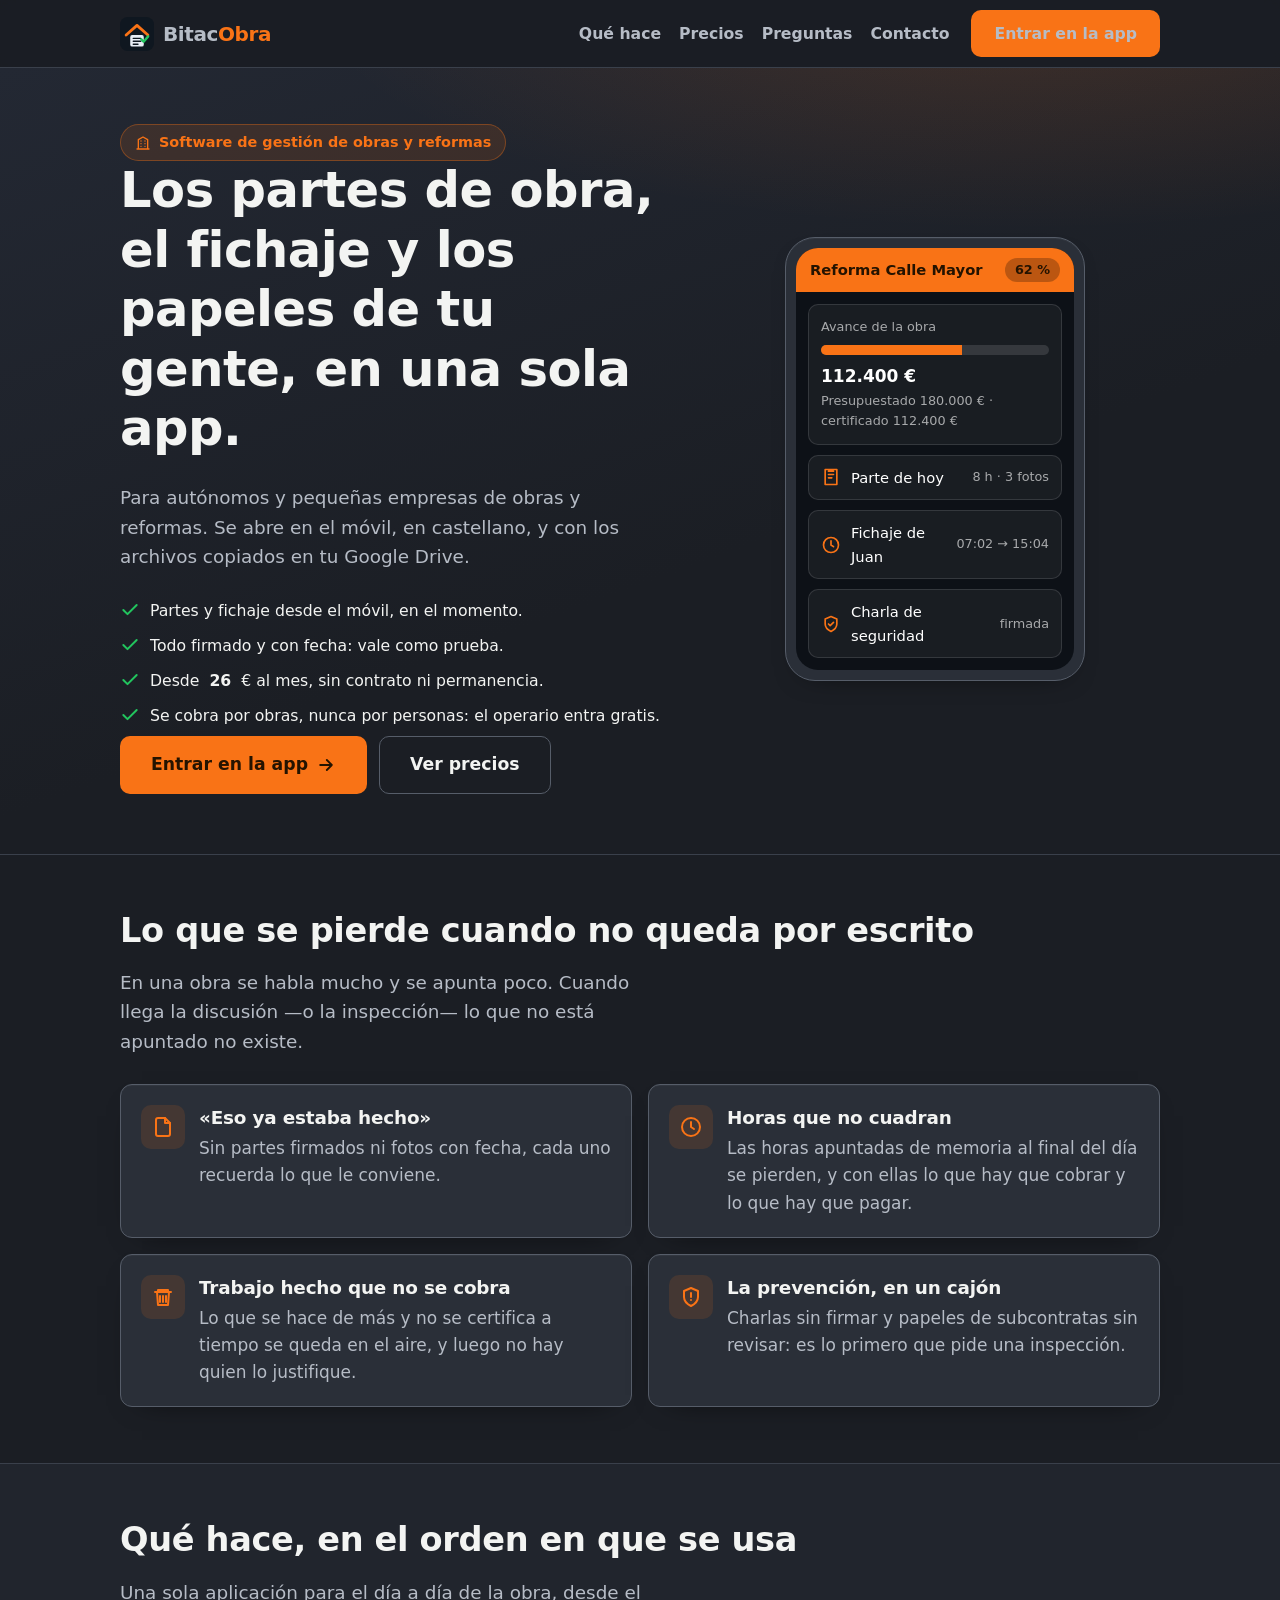
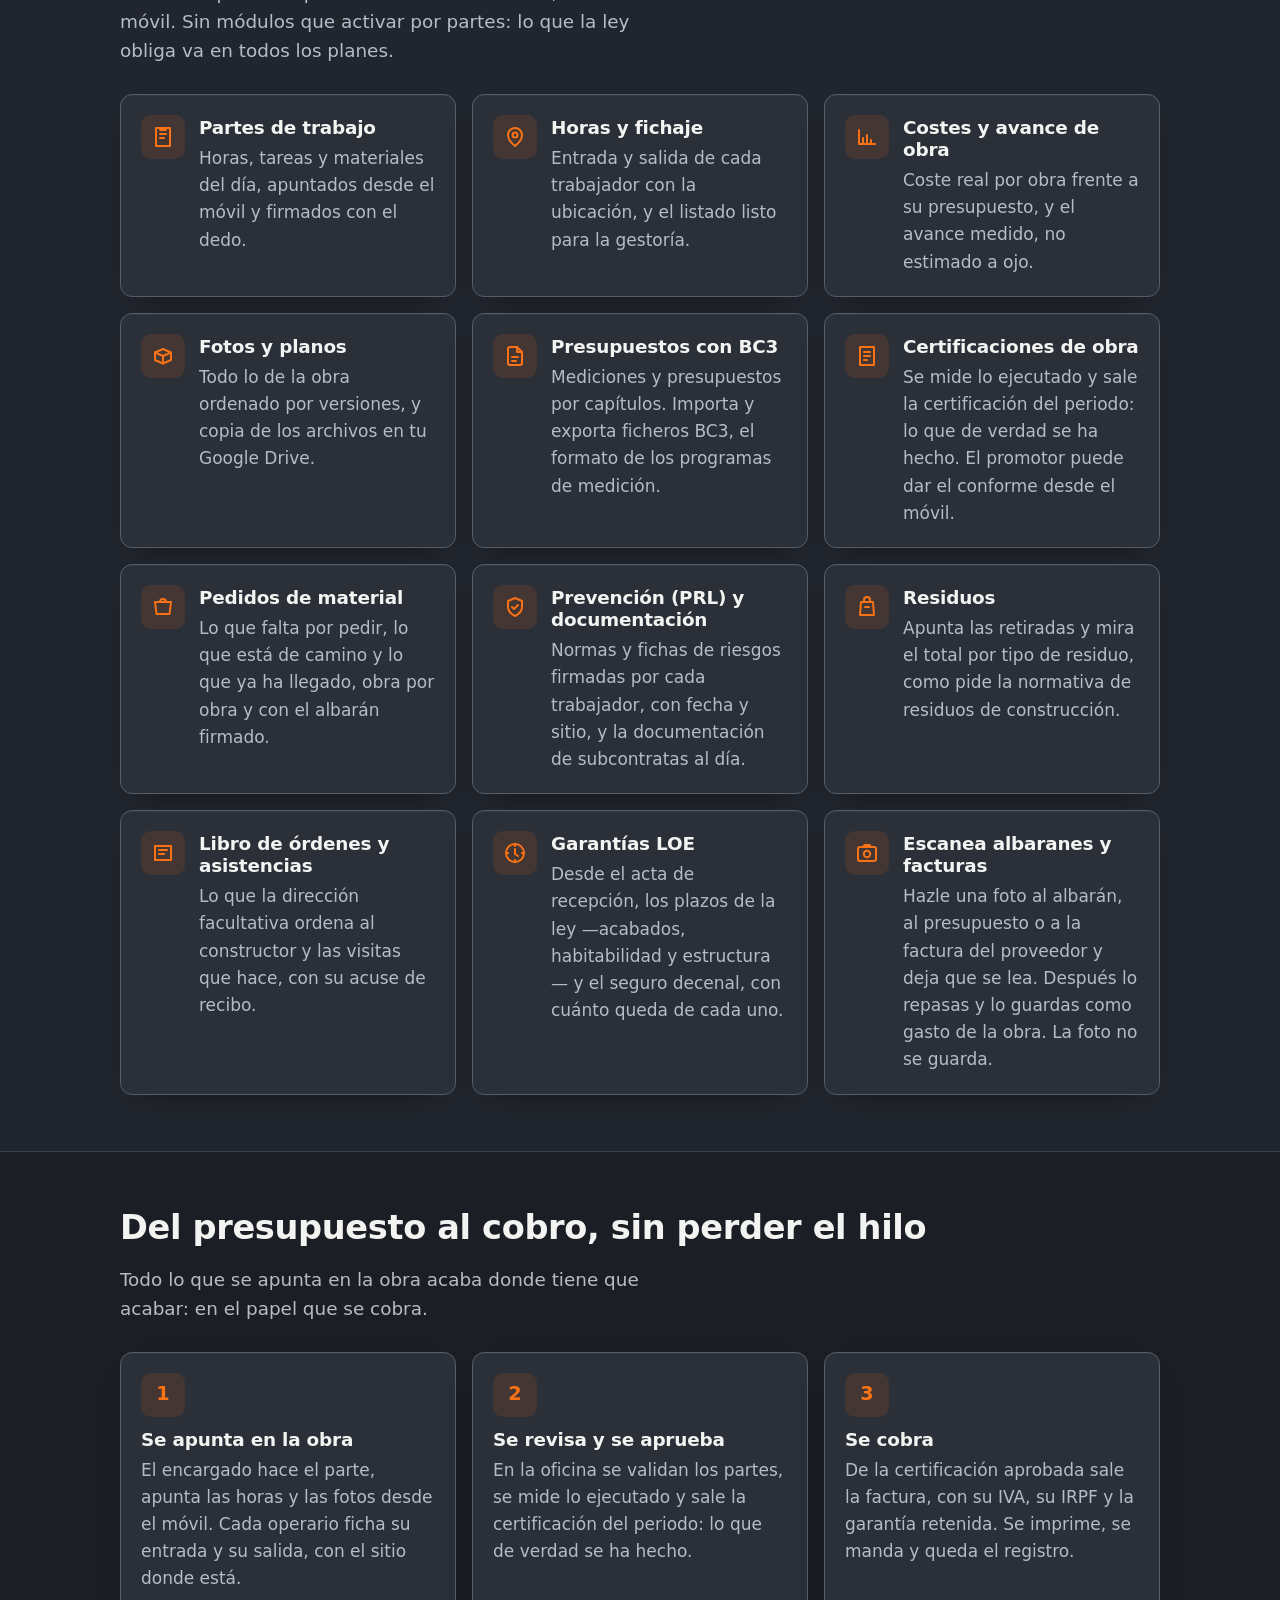
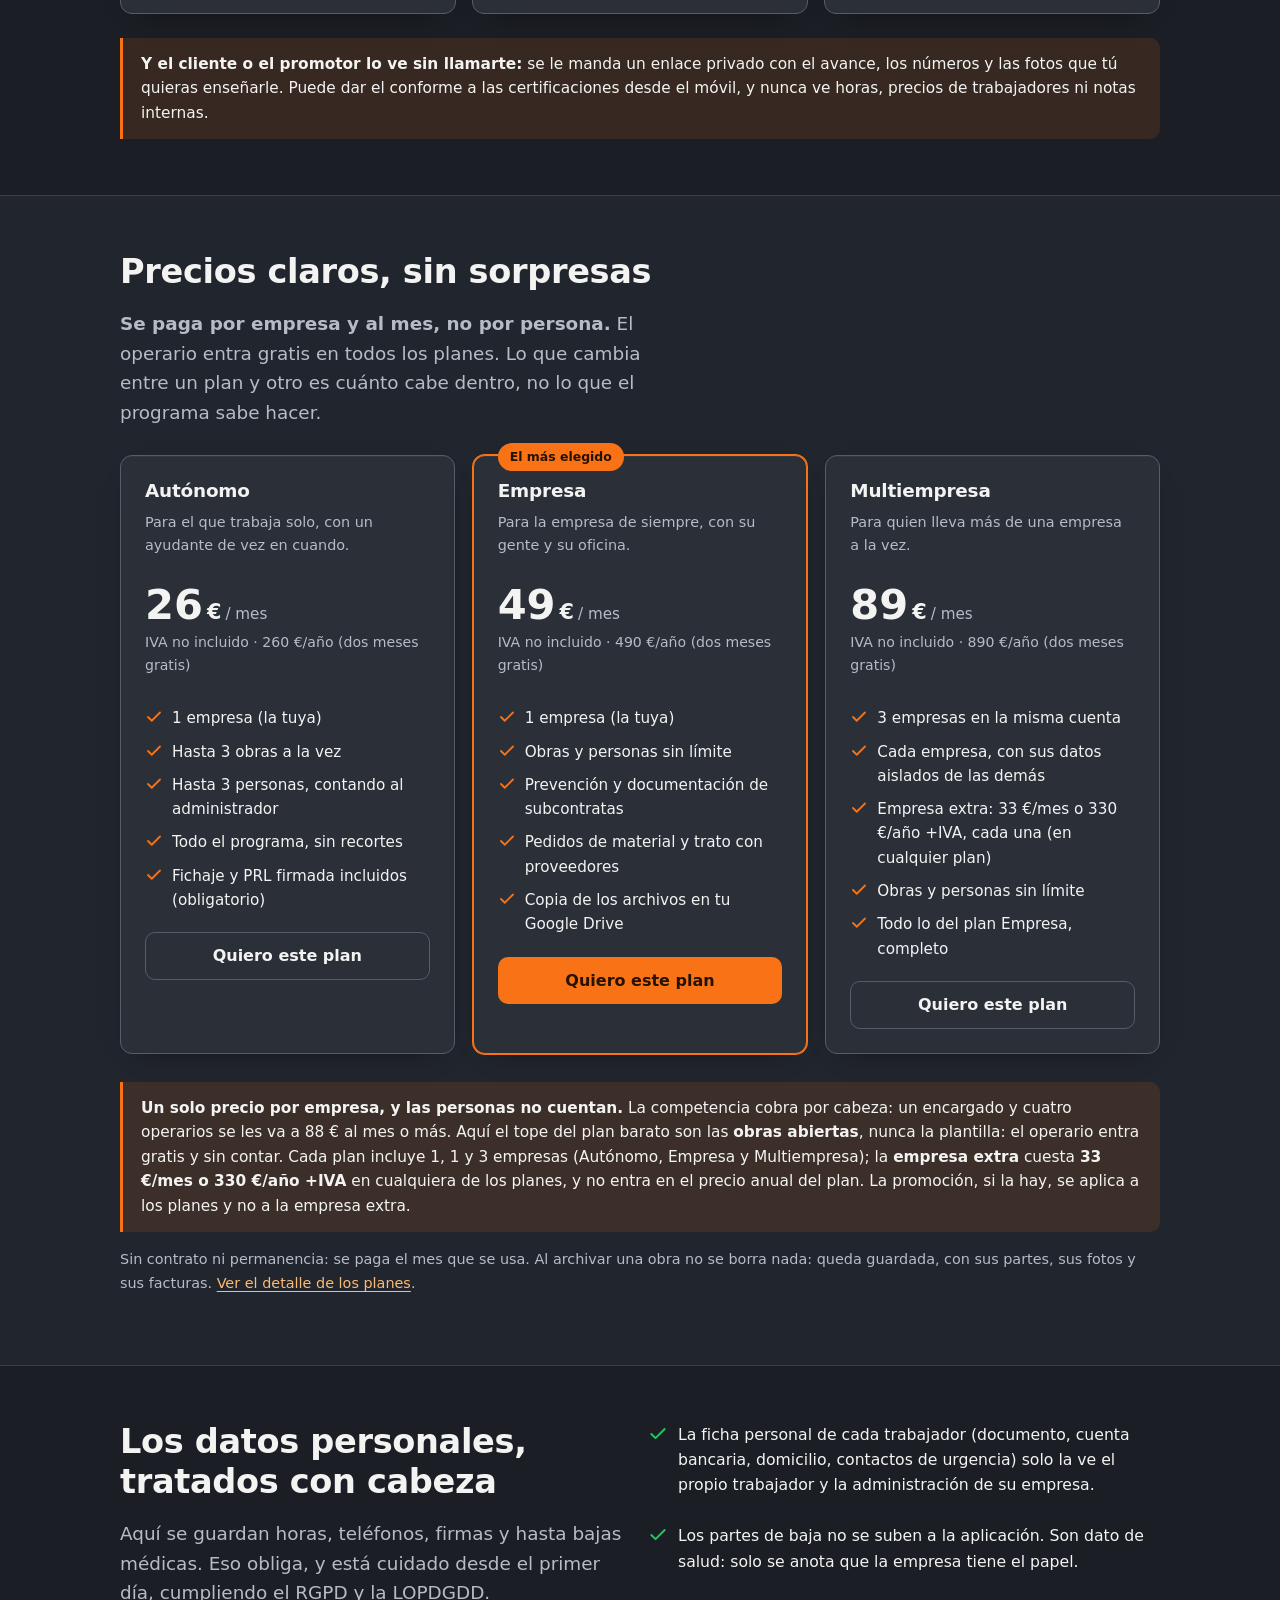
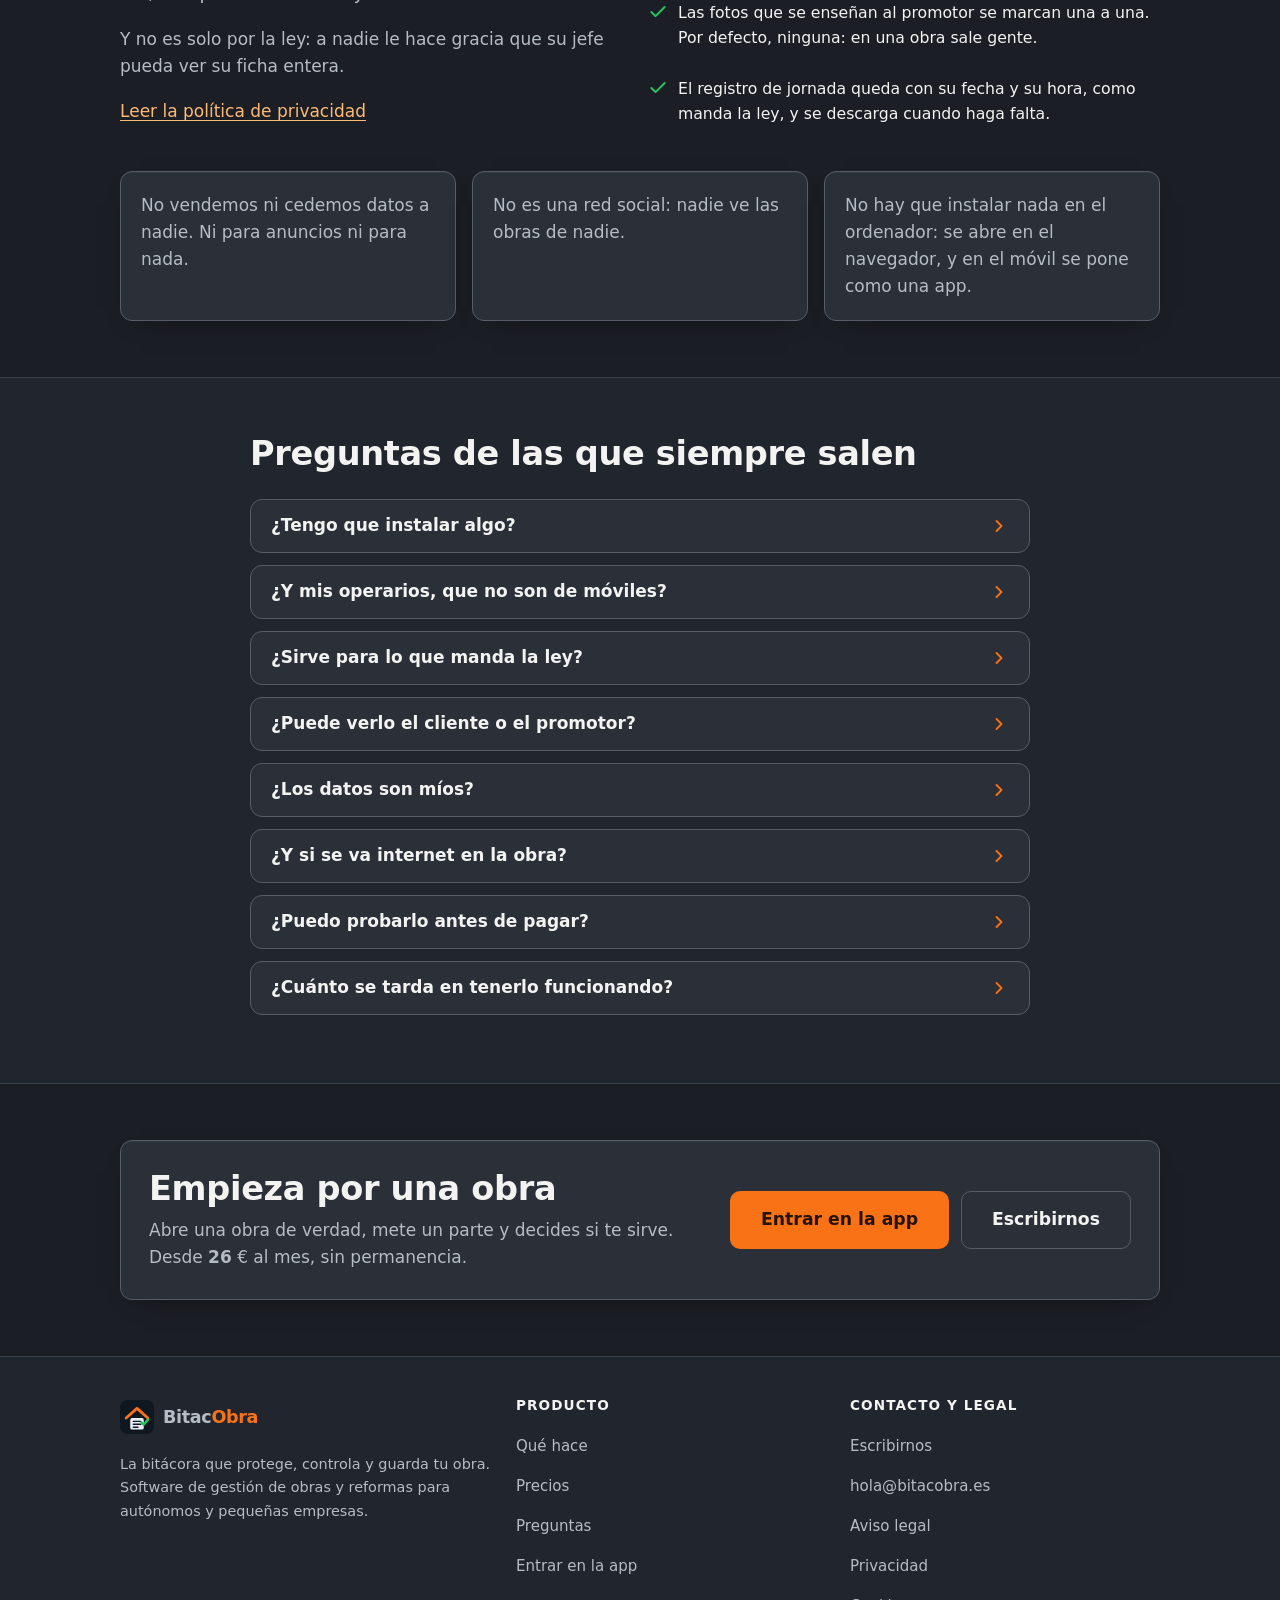
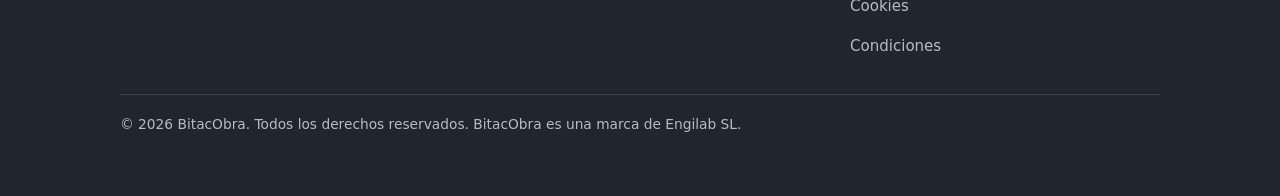
==== index.html @ 81135a72 "La oferta, tambien en la portada: el cartel y los precios rebajados faltaban en bitacobra.es/#precio" ====
<!doctype html>
<html lang="es">
<head>
<meta charset="utf-8">
<meta name="viewport" content="width=device-width, initial-scale=1">
<title>BitacObra · Software de gestión de obras y reformas</title>
<meta name="description" content="Software de gestión de obras y reformas: partes de trabajo, fichaje, horas y costes, prevención firmada, fotos y planos. La obra entera en una aplicación, con el cliente al día por un enlace. Desde 26 €/mes.">
<meta name="theme-color" content="#1b1e24">
<link rel="icon" href="assets/favicon.svg" type="image/svg+xml">
<link rel="canonical" href="https://bitacobra.es/">
<meta property="og:type" content="website">
<meta property="og:site_name" content="BitacObra">
<meta property="og:title" content="BitacObra · Software de gestión de obras y reformas">
<meta property="og:description" content="Partes, fichaje, costes y prevención en una sola app. El promotor ve el avance por su enlace. Desde 26 €/mes.">
<meta property="og:url" content="https://bitacobra.es/">
<meta property="og:locale" content="es_ES">
<link rel="stylesheet" href="styles.css">
</head>
<body>
<a class="skip" href="#contenido">Saltar al contenido</a>

<!-- ============================================================= CABECERA -->
<!-- NOTA DE PUBLICACIÓN: los botones «Entrar en la app» apuntan hoy a la dirección
     actual de la aplicación. El día que la app esté en app.bitacobra.es, cambia
     TODAS las apariciones de https://bitacobra-suite.lovable.app por
     https://app.bitacobra.es (ver web/README.md). -->
<header class="site-header">
  <div class="wrap">
    <div class="bar">
      <a class="brand" href="index.html">
        <img src="assets/icono.svg" alt="" aria-hidden="true">
        <span class="name"><span class="bitac">Bitac</span><span class="obra">Obra</span></span>
      </a>
      <nav class="main-nav" aria-label="Principal">
        <a href="#que-hace">Qué hace</a>
        <a href="precios.html">Precios</a>
        <a href="#preguntas">Preguntas</a>
        <a href="contacto.html">Contacto</a>
        <a class="btn btn-primary" href="https://bitacobra-suite.lovable.app">Entrar en la app</a>
      </nav>
    </div>
  </div>
</header>

<main id="contenido">

<!-- =============================================================== PORTADA -->
<section class="hero">
  <div class="wrap">
    <div class="hero-grid">
      <div>
        <span class="pill">
          <svg width="16" height="16" viewBox="0 0 24 24" fill="none" stroke="currentColor" stroke-width="2" stroke-linecap="round" stroke-linejoin="round" aria-hidden="true"><path d="M3 21h18M5 21V7l7-4 7 4v14M9 9h.01M15 9h.01M9 13h.01M15 13h.01M9 17h.01M15 17h.01"/></svg>
          Software de gestión de obras y reformas
        </span>
        <h1>Los partes de obra, el fichaje y los papeles de tu gente, en una sola app.</h1>
        <p class="lead">Para autónomos y pequeñas empresas de obras y reformas. Se abre en el móvil, en castellano, y con los archivos copiados en tu Google Drive.</p>

        <ul class="ticks">
          <li>
            <svg class="tick" viewBox="0 0 24 24" fill="none" stroke="currentColor" stroke-width="2.4" stroke-linecap="round" stroke-linejoin="round" aria-hidden="true"><path d="M20 6 9 17l-5-5"/></svg>
            Partes y fichaje desde el móvil, en el momento.
          </li>
          <li>
            <svg class="tick" viewBox="0 0 24 24" fill="none" stroke="currentColor" stroke-width="2.4" stroke-linecap="round" stroke-linejoin="round" aria-hidden="true"><path d="M20 6 9 17l-5-5"/></svg>
            Todo firmado y con fecha: vale como prueba.
          </li>
          <li>
            <svg class="tick" viewBox="0 0 24 24" fill="none" stroke="currentColor" stroke-width="2.4" stroke-linecap="round" stroke-linejoin="round" aria-hidden="true"><path d="M20 6 9 17l-5-5"/></svg>
            Desde <span data-precio-desde>26</span> € al mes, sin contrato ni permanencia.
          </li>
          <li>
            <svg class="tick" viewBox="0 0 24 24" fill="none" stroke="currentColor" stroke-width="2.4" stroke-linecap="round" stroke-linejoin="round" aria-hidden="true"><path d="M20 6 9 17l-5-5"/></svg>
            Se cobra por obras, nunca por personas: el operario entra gratis.
          </li>
        </ul>

        <div class="btn-row">
          <a class="btn btn-primary btn-lg" href="https://bitacobra-suite.lovable.app">
            Entrar en la app
            <svg width="20" height="20" viewBox="0 0 24 24" fill="none" stroke="currentColor" stroke-width="2.2" stroke-linecap="round" stroke-linejoin="round" aria-hidden="true"><path d="M5 12h14M13 6l6 6-6 6"/></svg>
          </a>
          <a class="btn btn-outline btn-lg" href="precios.html">Ver precios</a>
        </div>
      </div>

      <!-- El móvil dibujado con HTML y CSS: cómo se ve una obra dentro de la app. -->
      <div class="phone" aria-hidden="true">
        <div class="phone-screen">
          <div class="phone-top">
            <span>Reforma Calle Mayor</span>
            <span class="pct">62 %</span>
          </div>
          <div class="phone-body">
            <div class="phone-box">
              <div class="lbl">Avance de la obra</div>
              <div class="bar-track"><div class="bar-fill"></div></div>
              <p style="margin:8px 0 0;font-weight:700">112.400 €</p>
              <p class="lbl" style="margin:0">Presupuestado 180.000 € · certificado 112.400 €</p>
            </div>
            <div class="phone-row">
              <svg viewBox="0 0 24 24" fill="none" stroke="currentColor" stroke-width="2" stroke-linecap="round" stroke-linejoin="round"><path d="M9 5h6M9 9h6M9 13h4M5 3h14v18H5z"/></svg>
              <span class="grow">Parte de hoy</span><span class="r">8 h · 3 fotos</span>
            </div>
            <div class="phone-row">
              <svg viewBox="0 0 24 24" fill="none" stroke="currentColor" stroke-width="2" stroke-linecap="round" stroke-linejoin="round"><circle cx="12" cy="12" r="9"/><path d="M12 7v5l3 2"/></svg>
              <span class="grow">Fichaje de Juan</span><span class="r">07:02 → 15:04</span>
            </div>
            <div class="phone-row">
              <svg viewBox="0 0 24 24" fill="none" stroke="currentColor" stroke-width="2" stroke-linecap="round" stroke-linejoin="round"><path d="M12 3l7 3v6c0 4-3 7-7 9-4-2-7-5-7-9V6z"/><path d="M9 12l2 2 4-4"/></svg>
              <span class="grow">Charla de seguridad</span><span class="r">firmada</span>
            </div>
          </div>
        </div>
      </div>
    </div>
  </div>
</section>

<!-- =============================================================== EL PROBLEMA -->
<section>
  <div class="wrap">
    <h2>Lo que se pierde cuando no queda por escrito</h2>
    <p class="lead">En una obra se habla mucho y se apunta poco. Cuando llega la discusión —o la inspección— lo que no está apuntado no existe.</p>

    <div class="grid grid-2" style="margin-top:28px">
      <div class="card with-icon">
        <span class="tile" aria-hidden="true">
          <svg viewBox="0 0 24 24" fill="none" stroke="currentColor" stroke-width="2" stroke-linecap="round" stroke-linejoin="round"><path d="M14 3H7a2 2 0 0 0-2 2v14a2 2 0 0 0 2 2h10a2 2 0 0 0 2-2V8z"/><path d="M14 3v5h5"/></svg>
        </span>
        <div>
          <h3>«Eso ya estaba hecho»</h3>
          <p class="muted">Sin partes firmados ni fotos con fecha, cada uno recuerda lo que le conviene.</p>
        </div>
      </div>
      <div class="card with-icon">
        <span class="tile" aria-hidden="true">
          <svg viewBox="0 0 24 24" fill="none" stroke="currentColor" stroke-width="2" stroke-linecap="round" stroke-linejoin="round"><circle cx="12" cy="12" r="9"/><path d="M12 7v5l3 2"/></svg>
        </span>
        <div>
          <h3>Horas que no cuadran</h3>
          <p class="muted">Las horas apuntadas de memoria al final del día se pierden, y con ellas lo que hay que cobrar y lo que hay que pagar.</p>
        </div>
      </div>
      <div class="card with-icon">
        <span class="tile" aria-hidden="true">
          <svg viewBox="0 0 24 24" fill="none" stroke="currentColor" stroke-width="2" stroke-linecap="round" stroke-linejoin="round"><path d="M4 7h16M7 7V5h10v2M6 7l1 13h10l1-13"/><path d="M12 11v6M9 11v6M15 11v6"/></svg>
        </span>
        <div>
          <h3>Trabajo hecho que no se cobra</h3>
          <p class="muted">Lo que se hace de más y no se certifica a tiempo se queda en el aire, y luego no hay quien lo justifique.</p>
        </div>
      </div>
      <div class="card with-icon">
        <span class="tile" aria-hidden="true">
          <svg viewBox="0 0 24 24" fill="none" stroke="currentColor" stroke-width="2" stroke-linecap="round" stroke-linejoin="round"><path d="M12 3l7 3v6c0 4-3 7-7 9-4-2-7-5-7-9V6z"/><path d="M12 8v4"/><path d="M12 15h.01"/></svg>
        </span>
        <div>
          <h3>La prevención, en un cajón</h3>
          <p class="muted">Charlas sin firmar y papeles de subcontratas sin revisar: es lo primero que pide una inspección.</p>
        </div>
      </div>
    </div>
  </div>
</section>

<!-- =============================================================== QUÉ HACE -->
<section id="que-hace" class="band">
  <div class="wrap">
    <h2>Qué hace, en el orden en que se usa</h2>
    <p class="lead">Una sola aplicación para el día a día de la obra, desde el móvil. Sin módulos que activar por partes: lo que la ley obliga va en todos los planes.</p>

    <div class="grid grid-3" style="margin-top:28px">
      <div class="card with-icon">
        <span class="tile" aria-hidden="true"><svg viewBox="0 0 24 24" fill="none" stroke="currentColor" stroke-width="2" stroke-linecap="round" stroke-linejoin="round"><path d="M9 5h6M9 9h6M9 13h4M5 3h14v18H5z"/></svg></span>
        <div>
          <h3>Partes de trabajo</h3>
          <p class="muted">Horas, tareas y materiales del día, apuntados desde el móvil y firmados con el dedo.</p>
        </div>
      </div>
      <div class="card with-icon">
        <span class="tile" aria-hidden="true"><svg viewBox="0 0 24 24" fill="none" stroke="currentColor" stroke-width="2" stroke-linecap="round" stroke-linejoin="round"><path d="M12 21s7-5.5 7-11a7 7 0 1 0-14 0c0 5.5 7 11 7 11z"/><circle cx="12" cy="10" r="2.5"/></svg></span>
        <div>
          <h3>Horas y fichaje</h3>
          <p class="muted">Entrada y salida de cada trabajador con la ubicación, y el listado listo para la gestoría.</p>
        </div>
      </div>
      <div class="card with-icon">
        <span class="tile" aria-hidden="true"><svg viewBox="0 0 24 24" fill="none" stroke="currentColor" stroke-width="2" stroke-linecap="round" stroke-linejoin="round"><path d="M4 19V5M4 19h16"/><path d="M8 19v-6M12 19v-9M16 19v-4"/></svg></span>
        <div>
          <h3>Costes y avance de obra</h3>
          <p class="muted">Coste real por obra frente a su presupuesto, y el avance medido, no estimado a ojo.</p>
        </div>
      </div>
      <div class="card with-icon">
        <span class="tile" aria-hidden="true"><svg viewBox="0 0 24 24" fill="none" stroke="currentColor" stroke-width="2" stroke-linecap="round" stroke-linejoin="round"><path d="M4 8.5 12 5l8 3.5-8 3.5z"/><path d="M4 8.5V16l8 3.5 8-3.5V8.5"/><path d="M12 12v7.5"/></svg></span>
        <div>
          <h3>Fotos y planos</h3>
          <p class="muted">Todo lo de la obra ordenado por versiones, y copia de los archivos en tu Google Drive.</p>
        </div>
      </div>
      <div class="card with-icon">
        <span class="tile" aria-hidden="true"><svg viewBox="0 0 24 24" fill="none" stroke="currentColor" stroke-width="2" stroke-linecap="round" stroke-linejoin="round"><path d="M14 3H7a2 2 0 0 0-2 2v14a2 2 0 0 0 2 2h10a2 2 0 0 0 2-2V8z"/><path d="M14 3v5h5"/><path d="M9 13h6M9 17h4"/></svg></span>
        <div>
          <h3>Presupuestos con BC3</h3>
          <p class="muted">Mediciones y presupuestos por capítulos. Importa y exporta ficheros BC3, el formato de los programas de medición.</p>
        </div>
      </div>
      <div class="card with-icon">
        <span class="tile" aria-hidden="true"><svg viewBox="0 0 24 24" fill="none" stroke="currentColor" stroke-width="2" stroke-linecap="round" stroke-linejoin="round"><path d="M5 3h14v18H5z"/><path d="M9 8h6M9 12h6M9 16h3"/></svg></span>
        <div>
          <h3>Certificaciones de obra</h3>
          <p class="muted">Se mide lo ejecutado y sale la certificación del periodo: lo que de verdad se ha hecho. El promotor puede dar el conforme desde el móvil.</p>
        </div>
      </div>
      <div class="card with-icon">
        <span class="tile" aria-hidden="true"><svg viewBox="0 0 24 24" fill="none" stroke="currentColor" stroke-width="2" stroke-linecap="round" stroke-linejoin="round"><path d="M4 7h16l-1.5 12h-13z"/><path d="M9 7a3 3 0 0 1 6 0"/></svg></span>
        <div>
          <h3>Pedidos de material</h3>
          <p class="muted">Lo que falta por pedir, lo que está de camino y lo que ya ha llegado, obra por obra y con el albarán firmado.</p>
        </div>
      </div>
      <div class="card with-icon">
        <span class="tile" aria-hidden="true"><svg viewBox="0 0 24 24" fill="none" stroke="currentColor" stroke-width="2" stroke-linecap="round" stroke-linejoin="round"><path d="M12 3l7 3v6c0 4-3 7-7 9-4-2-7-5-7-9V6z"/><path d="M9 12l2 2 4-4"/></svg></span>
        <div>
          <h3>Prevención (PRL) y documentación</h3>
          <p class="muted">Normas y fichas de riesgos firmadas por cada trabajador, con fecha y sitio, y la documentación de subcontratas al día.</p>
        </div>
      </div>
      <div class="card with-icon">
        <span class="tile" aria-hidden="true"><svg viewBox="0 0 24 24" fill="none" stroke="currentColor" stroke-width="2" stroke-linecap="round" stroke-linejoin="round"><path d="M6 7h12l1 13H5z"/><path d="M9 7V5a3 3 0 0 1 6 0v2"/><path d="M10 12h4"/></svg></span>
        <div>
          <h3>Residuos</h3>
          <p class="muted">Apunta las retiradas y mira el total por tipo de residuo, como pide la normativa de residuos de construcción.</p>
        </div>
      </div>
      <div class="card with-icon">
        <span class="tile" aria-hidden="true"><svg viewBox="0 0 24 24" fill="none" stroke="currentColor" stroke-width="2" stroke-linecap="round" stroke-linejoin="round"><path d="M4 5h16v14H4z"/><path d="M8 9h8M8 13h5"/></svg></span>
        <div>
          <h3>Libro de órdenes y asistencias</h3>
          <p class="muted">Lo que la dirección facultativa ordena al constructor y las visitas que hace, con su acuse de recibo.</p>
        </div>
      </div>
      <div class="card with-icon">
        <span class="tile" aria-hidden="true"><svg viewBox="0 0 24 24" fill="none" stroke="currentColor" stroke-width="2" stroke-linecap="round" stroke-linejoin="round"><circle cx="12" cy="12" r="9"/><path d="M12 8v5l3 2"/><path d="M12 3v2M21 12h-2M12 21v-2M3 12h2"/></svg></span>
        <div>
          <h3>Garantías LOE</h3>
          <p class="muted">Desde el acta de recepción, los plazos de la ley —acabados, habitabilidad y estructura— y el seguro decenal, con cuánto queda de cada uno.</p>
        </div>
      </div>
      <div class="card with-icon">
        <span class="tile" aria-hidden="true"><svg viewBox="0 0 24 24" fill="none" stroke="currentColor" stroke-width="2" stroke-linecap="round" stroke-linejoin="round"><rect x="3" y="6" width="18" height="14" rx="2"/><circle cx="12" cy="13" r="3.2"/><path d="M8 6l1.5-2h5L16 6"/></svg></span>
        <div>
          <h3>Escanea albaranes y facturas</h3>
          <p class="muted">Hazle una foto al albarán, al presupuesto o a la factura del proveedor y deja que se lea. Después lo repasas y lo guardas como gasto de la obra. La foto no se guarda.</p>
        </div>
      </div>
    </div>
  </div>
</section>

<!-- =============================================================== CÓMO FUNCIONA -->
<section>
  <div class="wrap">
    <h2>Del presupuesto al cobro, sin perder el hilo</h2>
    <p class="lead">Todo lo que se apunta en la obra acaba donde tiene que acabar: en el papel que se cobra.</p>

    <div class="grid grid-3" style="margin-top:28px">
      <div class="card">
        <span class="tile" style="font-weight:800;font-size:1.2rem">1</span>
        <h3 style="margin-top:12px">Se apunta en la obra</h3>
        <p class="muted">El encargado hace el parte, apunta las horas y las fotos desde el móvil. Cada operario ficha su entrada y su salida, con el sitio donde está.</p>
      </div>
      <div class="card">
        <span class="tile" style="font-weight:800;font-size:1.2rem">2</span>
        <h3 style="margin-top:12px">Se revisa y se aprueba</h3>
        <p class="muted">En la oficina se validan los partes, se mide lo ejecutado y sale la certificación del periodo: lo que de verdad se ha hecho.</p>
      </div>
      <div class="card">
        <span class="tile" style="font-weight:800;font-size:1.2rem">3</span>
        <h3 style="margin-top:12px">Se cobra</h3>
        <p class="muted">De la certificación aprobada sale la factura, con su IVA, su IRPF y la garantía retenida. Se imprime, se manda y queda el registro.</p>
      </div>
    </div>

    <div class="note" style="margin-top:24px">
      <strong>Y el cliente o el promotor lo ve sin llamarte:</strong> se le manda un enlace
      privado con el avance, los números y las fotos que tú quieras enseñarle. Puede dar el
      conforme a las certificaciones desde el móvil, y nunca ve horas, precios de
      trabajadores ni notas internas.
    </div>
  </div>
</section>

<!-- =============================================================== PRECIOS -->
<section id="precios" class="band">
  <div class="wrap">
    <h2>Precios claros, sin sorpresas</h2>
    <p class="lead"><strong>Se paga por empresa y al mes, no por persona.</strong> El operario entra gratis en todos los planes. Lo que cambia entre un plan y otro es cuánto cabe dentro, no lo que el programa sabe hacer.</p>

    <!-- El cartel de la promocion: lo rellena promo.js con lo que diga la base. Sin promocion, se
         queda escondido. Sin esto, quien entra por el menu de la portada (bitacobra.es/#precios)
         veia los precios de tarifa y no la oferta: el cartel solo estaba en precios.html. -->
    <div id="promo" hidden></div>

    <div class="plans">
      <div class="plan">
        <h3>Autónomo</h3>
        <p class="muted small">Para el que trabaja solo, con un ayudante de vez en cuando.</p>
        <div class="price"><span class="amount">26</span><span class="cur">€</span><span class="per">/ mes</span></div>
        <p class="iva">IVA no incluido · 260 €/año (dos meses gratis)</p>
        <ul>
          <li><svg viewBox="0 0 24 24" fill="none" stroke="currentColor" stroke-width="2.4" stroke-linecap="round" stroke-linejoin="round" aria-hidden="true"><path d="M20 6 9 17l-5-5"/></svg> 1 empresa (la tuya)</li>
          <li><svg viewBox="0 0 24 24" fill="none" stroke="currentColor" stroke-width="2.4" stroke-linecap="round" stroke-linejoin="round" aria-hidden="true"><path d="M20 6 9 17l-5-5"/></svg> Hasta 3 obras a la vez</li>
          <li><svg viewBox="0 0 24 24" fill="none" stroke="currentColor" stroke-width="2.4" stroke-linecap="round" stroke-linejoin="round" aria-hidden="true"><path d="M20 6 9 17l-5-5"/></svg> Hasta 3 personas, contando al administrador</li>
          <li><svg viewBox="0 0 24 24" fill="none" stroke="currentColor" stroke-width="2.4" stroke-linecap="round" stroke-linejoin="round" aria-hidden="true"><path d="M20 6 9 17l-5-5"/></svg> Todo el programa, sin recortes</li>
          <li><svg viewBox="0 0 24 24" fill="none" stroke="currentColor" stroke-width="2.4" stroke-linecap="round" stroke-linejoin="round" aria-hidden="true"><path d="M20 6 9 17l-5-5"/></svg> Fichaje y PRL firmada incluidos (obligatorio)</li>
        </ul>
        <a class="btn btn-outline" href="contacto.html?plan=autonomo">Quiero este plan</a>
      </div>

      <div class="plan best">
        <span class="tag">El más elegido</span>
        <h3>Empresa</h3>
        <p class="muted small">Para la empresa de siempre, con su gente y su oficina.</p>
        <div class="price"><span class="amount">49</span><span class="cur">€</span><span class="per">/ mes</span></div>
        <p class="iva">IVA no incluido · 490 €/año (dos meses gratis)</p>
        <ul>
          <li><svg viewBox="0 0 24 24" fill="none" stroke="currentColor" stroke-width="2.4" stroke-linecap="round" stroke-linejoin="round" aria-hidden="true"><path d="M20 6 9 17l-5-5"/></svg> 1 empresa (la tuya)</li>
          <li><svg viewBox="0 0 24 24" fill="none" stroke="currentColor" stroke-width="2.4" stroke-linecap="round" stroke-linejoin="round" aria-hidden="true"><path d="M20 6 9 17l-5-5"/></svg> Obras y personas sin límite</li>
          <li><svg viewBox="0 0 24 24" fill="none" stroke="currentColor" stroke-width="2.4" stroke-linecap="round" stroke-linejoin="round" aria-hidden="true"><path d="M20 6 9 17l-5-5"/></svg> Prevención y documentación de subcontratas</li>
          <li><svg viewBox="0 0 24 24" fill="none" stroke="currentColor" stroke-width="2.4" stroke-linecap="round" stroke-linejoin="round" aria-hidden="true"><path d="M20 6 9 17l-5-5"/></svg> Pedidos de material y trato con proveedores</li>
          <li><svg viewBox="0 0 24 24" fill="none" stroke="currentColor" stroke-width="2.4" stroke-linecap="round" stroke-linejoin="round" aria-hidden="true"><path d="M20 6 9 17l-5-5"/></svg> Copia de los archivos en tu Google Drive</li>
        </ul>
        <a class="btn btn-primary" href="contacto.html?plan=empresa">Quiero este plan</a>
      </div>

      <div class="plan">
        <h3>Multiempresa</h3>
        <p class="muted small">Para quien lleva más de una empresa a la vez.</p>
        <div class="price"><span class="amount">89</span><span class="cur">€</span><span class="per">/ mes</span></div>
        <p class="iva">IVA no incluido · 890 €/año (dos meses gratis)</p>
        <ul>
          <li><svg viewBox="0 0 24 24" fill="none" stroke="currentColor" stroke-width="2.4" stroke-linecap="round" stroke-linejoin="round" aria-hidden="true"><path d="M20 6 9 17l-5-5"/></svg> 3 empresas en la misma cuenta</li>
          <li><svg viewBox="0 0 24 24" fill="none" stroke="currentColor" stroke-width="2.4" stroke-linecap="round" stroke-linejoin="round" aria-hidden="true"><path d="M20 6 9 17l-5-5"/></svg> Cada empresa, con sus datos aislados de las demás</li>
          <li><svg viewBox="0 0 24 24" fill="none" stroke="currentColor" stroke-width="2.4" stroke-linecap="round" stroke-linejoin="round" aria-hidden="true"><path d="M20 6 9 17l-5-5"/></svg> Empresa extra: 33 €/mes o 330 €/año +IVA, cada una (en cualquier plan)</li>
          <li><svg viewBox="0 0 24 24" fill="none" stroke="currentColor" stroke-width="2.4" stroke-linecap="round" stroke-linejoin="round" aria-hidden="true"><path d="M20 6 9 17l-5-5"/></svg> Obras y personas sin límite</li>
          <li><svg viewBox="0 0 24 24" fill="none" stroke="currentColor" stroke-width="2.4" stroke-linecap="round" stroke-linejoin="round" aria-hidden="true"><path d="M20 6 9 17l-5-5"/></svg> Todo lo del plan Empresa, completo</li>
        </ul>
        <a class="btn btn-outline" href="contacto.html?plan=multiempresa">Quiero este plan</a>
      </div>
    </div>

    <div class="note" style="margin-top:28px">
      <strong>Un solo precio por empresa, y las personas no cuentan.</strong> La competencia
      cobra por cabeza: un encargado y cuatro operarios se les va a 88 € al mes o más. Aquí el
      tope del plan barato son las <strong>obras abiertas</strong>, nunca la plantilla: el
      operario entra gratis y sin contar. Cada plan incluye 1, 1 y 3 empresas (Autónomo, Empresa
      y Multiempresa); la <strong>empresa extra</strong> cuesta <strong>33 €/mes o 330 €/año
      +IVA</strong> en cualquiera de los planes, y no entra en el precio anual del plan. La
      promoción, si la hay, se aplica a los planes y no a la empresa extra.
    </div>
    <p class="small muted" style="margin-top:16px">
      Sin contrato ni permanencia: se paga el mes que se usa. Al archivar una obra no se borra
      nada: queda guardada, con sus partes, sus fotos y sus facturas.
      <a href="precios.html">Ver el detalle de los planes</a>.
    </p>
  </div>
</section>

<!-- =============================================================== PRIVACIDAD -->
<section>
  <div class="wrap">
    <div class="grid grid-2">
      <div>
        <h2>Los datos personales, tratados con cabeza</h2>
        <p class="lead">Aquí se guardan horas, teléfonos, firmas y hasta bajas médicas. Eso obliga, y está cuidado desde el primer día, cumpliendo el RGPD y la LOPDGDD.</p>
        <p class="muted">Y no es solo por la ley: a nadie le hace gracia que su jefe pueda ver su ficha entera.</p>
        <p style="margin-top:18px"><a href="privacidad.html">Leer la política de privacidad</a></p>
      </div>
      <ul class="ticks" style="margin-top:0">
        <li><svg class="tick" viewBox="0 0 24 24" fill="none" stroke="currentColor" stroke-width="2.4" stroke-linecap="round" stroke-linejoin="round" aria-hidden="true"><path d="M20 6 9 17l-5-5"/></svg> La ficha personal de cada trabajador (documento, cuenta bancaria, domicilio, contactos de urgencia) solo la ve el propio trabajador y la administración de su empresa.</li>
        <li><svg class="tick" viewBox="0 0 24 24" fill="none" stroke="currentColor" stroke-width="2.4" stroke-linecap="round" stroke-linejoin="round" aria-hidden="true"><path d="M20 6 9 17l-5-5"/></svg> Los partes de baja no se suben a la aplicación. Son dato de salud: solo se anota que la empresa tiene el papel.</li>
        <li><svg class="tick" viewBox="0 0 24 24" fill="none" stroke="currentColor" stroke-width="2.4" stroke-linecap="round" stroke-linejoin="round" aria-hidden="true"><path d="M20 6 9 17l-5-5"/></svg> Las fotos que se enseñan al promotor se marcan una a una. Por defecto, ninguna: en una obra sale gente.</li>
        <li><svg class="tick" viewBox="0 0 24 24" fill="none" stroke="currentColor" stroke-width="2.4" stroke-linecap="round" stroke-linejoin="round" aria-hidden="true"><path d="M20 6 9 17l-5-5"/></svg> El registro de jornada queda con su fecha y su hora, como manda la ley, y se descarga cuando haga falta.</li>
      </ul>
    </div>

    <div class="grid grid-3" style="margin-top:28px">
      <div class="card"><p class="muted" style="margin:0">No vendemos ni cedemos datos a nadie. Ni para anuncios ni para nada.</p></div>
      <div class="card"><p class="muted" style="margin:0">No es una red social: nadie ve las obras de nadie.</p></div>
      <div class="card"><p class="muted" style="margin:0">No hay que instalar nada en el ordenador: se abre en el navegador, y en el móvil se pone como una app.</p></div>
    </div>
  </div>
</section>

<!-- =============================================================== PREGUNTAS -->
<section id="preguntas" class="band">
  <div class="wrap" style="max-width:820px">
    <h2>Preguntas de las que siempre salen</h2>
    <div style="margin-top:24px">
      <details>
        <summary>¿Tengo que instalar algo?<svg class="chev" width="20" height="20" viewBox="0 0 24 24" fill="none" stroke="currentColor" stroke-width="2.2" stroke-linecap="round" stroke-linejoin="round" aria-hidden="true"><path d="M9 6l6 6-6 6"/></svg></summary>
        <p>No. Se abre en el navegador del móvil, la tablet o el ordenador. Si la quieres como una aplicación, se añade a la pantalla de inicio con un toque y sale su icono, sin pasar por ninguna tienda.</p>
      </details>
      <details>
        <summary>¿Y mis operarios, que no son de móviles?<svg class="chev" width="20" height="20" viewBox="0 0 24 24" fill="none" stroke="currentColor" stroke-width="2.2" stroke-linecap="round" stroke-linejoin="round" aria-hidden="true"><path d="M9 6l6 6-6 6"/></svg></summary>
        <p>El operario solo ve lo suyo: su parte, su fichaje y sus charlas de seguridad. Tres botones, letra grande y nada más. No hay que explicarle nada.</p>
      </details>
      <details>
        <summary>¿Sirve para lo que manda la ley?<svg class="chev" width="20" height="20" viewBox="0 0 24 24" fill="none" stroke="currentColor" stroke-width="2.2" stroke-linecap="round" stroke-linejoin="round" aria-hidden="true"><path d="M9 6l6 6-6 6"/></svg></summary>
        <p>Sí: lleva el registro de jornada con entrada, salida y firma, y guarda la prevención firmada. Desde el 5 de octubre de 2026, el RD 723/2026 pide además que las condiciones de cada trabajo queden por escrito antes del primer día, y la aplicación lo deja preparado y firmado.</p>
      </details>
      <details>
        <summary>¿Puede verlo el cliente o el promotor?<svg class="chev" width="20" height="20" viewBox="0 0 24 24" fill="none" stroke="currentColor" stroke-width="2.2" stroke-linecap="round" stroke-linejoin="round" aria-hidden="true"><path d="M9 6l6 6-6 6"/></svg></summary>
        <p>Solo si tú le mandas su enlace. Ve el avance, los números de la obra y las fotos que hayas marcado, y puede dar el conforme a las certificaciones desde el móvil. Nunca ve horas, precios de trabajadores ni notas internas.</p>
      </details>
      <details>
        <summary>¿Los datos son míos?<svg class="chev" width="20" height="20" viewBox="0 0 24 24" fill="none" stroke="currentColor" stroke-width="2.2" stroke-linecap="round" stroke-linejoin="round" aria-hidden="true"><path d="M9 6l6 6-6 6"/></svg></summary>
        <p>Tuyos son. Se descargan cuando quieras (listados en hoja de cálculo y documentos en PDF) y se borran cuando lo pidas. No se usan para nada más que para que la aplicación funcione.</p>
      </details>
      <details>
        <summary>¿Y si se va internet en la obra?<svg class="chev" width="20" height="20" viewBox="0 0 24 24" fill="none" stroke="currentColor" stroke-width="2.2" stroke-linecap="round" stroke-linejoin="round" aria-hidden="true"><path d="M9 6l6 6-6 6"/></svg></summary>
        <p>La aplicación necesita conexión, como el correo. Lo que se apunta queda guardado al momento; si te quedas sin cobertura, se apunta en el papel y se mete después: queda registrado como apunte tardío, que es lo que se debe hacer.</p>
      </details>
      <details>
        <summary>¿Puedo probarlo antes de pagar?<svg class="chev" width="20" height="20" viewBox="0 0 24 24" fill="none" stroke="currentColor" stroke-width="2.2" stroke-linecap="round" stroke-linejoin="round" aria-hidden="true"><path d="M9 6l6 6-6 6"/></svg></summary>
        <p>Sí. Te das de alta, lo pruebas en una obra de verdad y pagas cuando decidas. Sin contrato ni permanencia: si no te sirve, se deja y ya está.</p>
      </details>
      <details>
        <summary>¿Cuánto se tarda en tenerlo funcionando?<svg class="chev" width="20" height="20" viewBox="0 0 24 24" fill="none" stroke="currentColor" stroke-width="2.2" stroke-linecap="round" stroke-linejoin="round" aria-hidden="true"><path d="M9 6l6 6-6 6"/></svg></summary>
        <p>Una tarde: se meten los datos de la empresa, se invita a la gente por correo y se abre la primera obra. No hay que pasar papeles atrasados ni hacer nada raro.</p>
      </details>
    </div>
  </div>
</section>

<!-- =============================================================== CIERRE -->
<section>
  <div class="wrap">
    <div class="card" style="display:flex;flex-wrap:wrap;gap:20px;align-items:center;justify-content:space-between;padding:28px">
      <div style="flex:1;min-width:260px">
        <h2 style="margin-bottom:8px">Empieza por una obra</h2>
        <p class="muted" style="margin:0">Abre una obra de verdad, mete un parte y decides si te sirve. Desde <span data-precio-desde>26</span> € al mes, sin permanencia.</p>
      </div>
      <div class="btn-row" style="margin:0">
        <a class="btn btn-primary btn-lg" href="https://bitacobra-suite.lovable.app">Entrar en la app</a>
        <a class="btn btn-outline btn-lg" href="contacto.html">Escribirnos</a>
      </div>
    </div>
  </div>
</section>

</main>

<!-- =============================================================== PIE -->
<footer class="site-footer">
  <div class="wrap">
    <div class="cols">
      <div>
        <a class="brand" href="index.html">
          <img src="assets/icono.svg" alt="" aria-hidden="true">
          <span class="name"><span class="bitac">Bitac</span><span class="obra">Obra</span></span>
        </a>
        <p class="small" style="margin-top:12px">La bitácora que protege, controla y guarda tu obra. Software de gestión de obras y reformas para autónomos y pequeñas empresas.</p>
      </div>
      <div>
        <h4>Producto</h4>
        <ul>
          <li><a href="index.html#que-hace">Qué hace</a></li>
          <li><a href="precios.html">Precios</a></li>
          <li><a href="index.html#preguntas">Preguntas</a></li>
          <li><a href="https://bitacobra-suite.lovable.app">Entrar en la app</a></li>
        </ul>
      </div>
      <div>
        <h4>Contacto y legal</h4>
        <ul>
          <li><a href="contacto.html">Escribirnos</a></li>
          <li><a href="mailto:hola@bitacobra.es">hola@bitacobra.es</a></li>
          <li><a href="aviso-legal.html">Aviso legal</a></li>
          <li><a href="privacidad.html">Privacidad</a></li>
          <li><a href="cookies.html">Cookies</a></li>
          <li><a href="condiciones.html">Condiciones</a></li>
        </ul>
      </div>
    </div>
    <p class="legal-line">© 2026 BitacObra. Todos los derechos reservados. BitacObra es una marca de Engilab SL.</p>
  </div>
</footer>

<!-- La promocion del propietario: si hay una encendida, cambia el "Desde 26 €" por el precio
     rebajado y dice los meses y el precio normal. Si no hay promocion, no hace nada. -->
<script src="promo.js" defer></script>
</body>
</html>
---- styles.css ----
/* ==========================================================================
   BitacObra — hoja de estilos de la web de venta.
   Sin dependencias: nada de CDN, nada de fuentes de Google, nada de frameworks.
   Se tiene que ver bien aunque falle internet.

   Paleta: los mismos colores de la aplicación (gris industrial + naranja de
   obra). Los contrastes están comprobados a mano: ningún texto baja de 4,5:1
   sobre su fondo (el más justo es el naranja sobre tarjeta, 4,80:1).
   ========================================================================== */

:root {
  --bg: #1b1e24; /* fondo general */
  --bg-soft: #21252d; /* secciones alternas */
  --card: #2a2f38; /* tarjetas */
  --border: #3a404b; /* líneas finas */
  --border-strong: #565d69; /* contorno de tarjeta y botones */
  --fg: #f3f4f2; /* texto normal (15,1:1 sobre fondo) */
  --muted: #b6bcc6; /* texto secundario (8,7:1 sobre fondo, 7,0:1 sobre tarjeta) */
  --primary: #f97316; /* naranja de obra (5,96:1 sobre fondo) */
  --primary-ink: #241300; /* texto oscuro para ir sobre el naranja (oscuro/naranja 5,4:1) */
  --primary-soft: rgba(249, 115, 22, 0.12);
  --ok: #22c55e;
  --radius: 12px;
  --wrap: 1080px;
  --shadow: 0 1px 0 0 rgba(255, 255, 255, 0.04) inset, 0 10px 30px -22px #000;
  --sans: ui-sans-serif, system-ui, -apple-system, "Segoe UI", Roboto, Helvetica,
    Arial, sans-serif;
}

*,
*::before,
*::after {
  box-sizing: border-box;
}

html {
  -webkit-text-size-adjust: 100%;
  scroll-behavior: smooth;
}

body {
  margin: 0;
  background: var(--bg);
  color: var(--fg);
  font-family: var(--sans);
  font-size: 17px;
  line-height: 1.6;
  /* Que ninguna palabra larga se salga de su caja: nada de texto cortado. */
  overflow-wrap: break-word;
  word-wrap: break-word;
}

img,
svg {
  max-width: 100%;
  height: auto;
}

a {
  color: #fdba74; /* naranja claro: 9,9:1 sobre fondo, legible siempre */
  text-underline-offset: 3px;
}

/* Foco visible en todo lo que se puede tocar (accesibilidad). */
:focus-visible {
  outline: 3px solid #fdba74;
  outline-offset: 2px;
  border-radius: 4px;
}

h1,
h2,
h3,
h4 {
  line-height: 1.2;
  letter-spacing: -0.01em;
  margin: 0 0 0.5em;
  /* Los titulares respiran; nunca se parten a mitad de palabra. */
  overflow-wrap: break-word;
}

h1 {
  font-size: clamp(1.9rem, 1.2rem + 3.4vw, 3.1rem);
  font-weight: 800;
}
h2 {
  font-size: clamp(1.5rem, 1.1rem + 1.8vw, 2.1rem);
  font-weight: 800;
}
h3 {
  font-size: 1.15rem;
  font-weight: 700;
}

p {
  margin: 0 0 1em;
}

/* ---------------------------------------------------------------- layout */

.wrap {
  width: 100%;
  max-width: var(--wrap);
  margin: 0 auto;
  padding: 0 20px;
}

section {
  padding: 56px 0;
}
section.tight {
  padding: 40px 0;
}
.band {
  background: var(--bg-soft);
  border-top: 1px solid var(--border);
  border-bottom: 1px solid var(--border);
}

.lead {
  font-size: 1.15rem;
  color: var(--muted);
  max-width: 46ch;
}

.center {
  text-align: center;
}
.center .lead {
  margin-left: auto;
  margin-right: auto;
}

/* ---------------------------------------------------------------- aviso saltar */

.skip {
  position: absolute;
  left: -999px;
  top: 0;
  background: var(--primary);
  color: var(--primary-ink);
  padding: 12px 18px;
  z-index: 100;
  font-weight: 700;
}
.skip:focus {
  left: 8px;
  top: 8px;
}

/* ---------------------------------------------------------------- cabecera */

.site-header {
  position: sticky;
  top: 0;
  z-index: 50;
  background: rgba(27, 30, 36, 0.92);
  backdrop-filter: saturate(140%) blur(8px);
  border-bottom: 1px solid var(--border);
}

.site-header .bar {
  display: flex;
  align-items: center;
  gap: 12px;
  flex-wrap: wrap;
  padding: 10px 0;
}

.brand {
  display: flex;
  align-items: center;
  gap: 9px;
  text-decoration: none;
  min-height: 44px;
  color: var(--fg);
}
.brand img {
  width: 34px;
  height: 34px;
  flex: none;
}
.brand .name {
  font-weight: 800;
  font-size: 1.25rem;
  letter-spacing: -0.02em;
  white-space: nowrap;
}
.brand .bitac {
  color: var(--muted);
}
.brand .obra {
  color: var(--primary);
}

.main-nav {
  display: flex;
  align-items: center;
  gap: 4px 18px;
  flex-wrap: wrap;
  margin-left: auto;
}
.main-nav a {
  color: var(--muted);
  text-decoration: none;
  font-size: 0.98rem;
  font-weight: 600;
  min-height: 44px;
  display: inline-flex;
  align-items: center;
}
.main-nav a:hover {
  color: var(--fg);
}
.main-nav .btn {
  margin-left: 4px;
}

/* ---------------------------------------------------------------- botones */

.btn {
  display: inline-flex;
  align-items: center;
  justify-content: center;
  gap: 8px;
  min-height: 46px;
  padding: 10px 22px;
  border-radius: 10px;
  font-family: inherit;
  font-size: 1rem;
  font-weight: 700;
  text-decoration: none;
  cursor: pointer;
  border: 1px solid transparent;
  transition: background-color 0.15s ease, border-color 0.15s ease;
}
.btn-primary {
  background: var(--primary);
  color: var(--primary-ink);
}
.btn-primary:hover {
  background: #fb8c3c;
}
.btn-outline {
  background: transparent;
  color: var(--fg);
  border-color: var(--border-strong);
}
.btn-outline:hover {
  border-color: var(--fg);
}
.btn-lg {
  min-height: 54px;
  padding: 14px 30px;
  font-size: 1.08rem;
}
.btn-row {
  display: flex;
  flex-wrap: wrap;
  gap: 12px;
  margin-top: 8px;
}

/* ---------------------------------------------------------------- tarjetas y rejillas */

.card {
  background: var(--card);
  border: 1px solid var(--border-strong);
  border-radius: var(--radius);
  padding: 20px;
  box-shadow: var(--shadow);
}
.card h3 {
  margin-bottom: 6px;
}
.card p:last-child {
  margin-bottom: 0;
}

.grid {
  display: grid;
  gap: 16px;
  grid-template-columns: 1fr;
}
@media (min-width: 620px) {
  .grid-2 {
    grid-template-columns: repeat(2, 1fr);
  }
}
@media (min-width: 860px) {
  .grid-3 {
    grid-template-columns: repeat(3, 1fr);
  }
}

/* El icono cuadrado que encabeza cada tarjeta de función. */
.tile {
  display: inline-flex;
  align-items: center;
  justify-content: center;
  width: 44px;
  height: 44px;
  border-radius: 10px;
  background: var(--primary-soft);
  color: var(--primary);
  flex: none;
}
.tile svg {
  width: 24px;
  height: 24px;
}
.with-icon {
  display: flex;
  gap: 14px;
  align-items: flex-start;
}
.with-icon h3 {
  margin-top: 2px;
}

/* ---------------------------------------------------------------- portada */

.hero {
  background:
    radial-gradient(1200px 400px at 80% -10%, rgba(249, 115, 22, 0.16), transparent 60%),
    linear-gradient(160deg, #232833 0%, var(--bg) 60%);
  border-bottom: 1px solid var(--border);
  padding: 56px 0 60px;
}
.hero-grid {
  display: grid;
  gap: 40px;
  align-items: center;
}
@media (min-width: 900px) {
  .hero-grid {
    grid-template-columns: 1.1fr 0.9fr;
  }
}

.pill {
  display: inline-flex;
  align-items: center;
  gap: 8px;
  border: 1px solid rgba(249, 115, 22, 0.35);
  background: var(--primary-soft);
  color: var(--primary);
  border-radius: 999px;
  padding: 6px 14px;
  font-size: 0.9rem;
  font-weight: 600;
}

.ticks {
  list-style: none;
  padding: 0;
  margin: 26px 0 0;
  display: grid;
  gap: 10px;
}
.ticks li {
  display: flex;
  gap: 10px;
  align-items: flex-start;
  font-size: 0.98rem;
}
.ticks .tick {
  flex: none;
  width: 20px;
  height: 20px;
  color: var(--ok);
  margin-top: 2px;
}

/* El dibujo del móvil (hecho con HTML/CSS, sin imágenes de pago). */
.phone {
  width: 100%;
  max-width: 300px;
  margin: 0 auto;
  background: var(--card);
  border: 1px solid var(--border-strong);
  border-radius: 30px;
  padding: 10px;
  box-shadow: var(--shadow);
}
.phone-screen {
  background: #0d1117;
  border-radius: 22px;
  overflow: hidden;
}
.phone-top {
  display: flex;
  align-items: center;
  justify-content: space-between;
  gap: 10px;
  background: var(--primary);
  color: var(--primary-ink);
  padding: 10px 14px;
  font-weight: 700;
  font-size: 0.92rem;
}
.phone-top .pct {
  background: rgba(0, 0, 0, 0.25);
  border-radius: 999px;
  padding: 2px 10px;
  font-size: 0.8rem;
}
.phone-body {
  padding: 12px;
  display: grid;
  gap: 10px;
}
.phone-box {
  border: 1px solid rgba(255, 255, 255, 0.12);
  background: rgba(255, 255, 255, 0.05);
  border-radius: 10px;
  padding: 12px;
  color: #fff;
}
.phone-box .lbl {
  color: rgba(255, 255, 255, 0.62);
  font-size: 0.8rem;
}
.bar-track {
  margin-top: 8px;
  height: 10px;
  border-radius: 999px;
  background: rgba(255, 255, 255, 0.12);
  overflow: hidden;
}
.bar-fill {
  height: 100%;
  width: 62%;
  background: var(--primary);
}
.phone-row {
  display: flex;
  align-items: center;
  gap: 10px;
  border: 1px solid rgba(255, 255, 255, 0.12);
  background: rgba(255, 255, 255, 0.05);
  border-radius: 10px;
  padding: 10px 12px;
  font-size: 0.92rem;
  color: #fff;
}
.phone-row .grow {
  flex: 1;
  min-width: 0;
}
.phone-row .r {
  color: rgba(255, 255, 255, 0.62);
  font-size: 0.8rem;
  flex: none;
}
.phone-row svg {
  width: 20px;
  height: 20px;
  color: var(--primary);
  flex: none;
}

/* ---------------------------------------------------------------- precios */

.plans {
  display: grid;
  gap: 18px;
  grid-template-columns: 1fr;
  margin-top: 28px;
}
@media (min-width: 860px) {
  .plans {
    grid-template-columns: repeat(3, 1fr);
  }
}
.plan {
  position: relative;
  display: flex;
  flex-direction: column;
  background: var(--card);
  border: 1px solid var(--border-strong);
  border-radius: var(--radius);
  padding: 24px;
  box-shadow: var(--shadow);
}
.plan.best {
  border-color: var(--primary);
  box-shadow: 0 0 0 1px var(--primary), var(--shadow);
}
.plan .tag {
  position: absolute;
  top: -13px;
  left: 24px;
  background: var(--primary);
  color: var(--primary-ink);
  font-size: 0.78rem;
  font-weight: 700;
  padding: 4px 12px;
  border-radius: 999px;
}
.plan .price {
  display: flex;
  align-items: baseline;
  gap: 4px;
  margin: 12px 0 2px;
}
.plan .amount {
  font-size: 2.6rem;
  font-weight: 800;
  line-height: 1;
}
.plan .cur {
  font-size: 1.3rem;
  font-weight: 700;
}
.plan .per {
  color: var(--muted);
  font-size: 0.95rem;
}
.plan .iva {
  color: var(--muted);
  font-size: 0.88rem;
}
.plan ul {
  list-style: none;
  padding: 0;
  margin: 16px 0 0;
  display: grid;
  gap: 9px;
  font-size: 0.95rem;
}
.plan li {
  display: flex;
  gap: 9px;
  align-items: flex-start;
}
.plan li svg {
  flex: none;
  width: 18px;
  height: 18px;
  color: var(--primary);
  margin-top: 2px;
}
.plan .btn {
  margin-top: 20px;
  width: 100%;
}

/* ---------------------------------------------------------------- detalles (FAQ) */

details {
  background: var(--card);
  border: 1px solid var(--border-strong);
  border-radius: var(--radius);
  padding: 4px 20px;
  margin-bottom: 12px;
}
details summary {
  cursor: pointer;
  font-weight: 700;
  min-height: 44px;
  display: flex;
  align-items: center;
  gap: 12px;
  list-style: none;
}
details summary::-webkit-details-marker {
  display: none;
}
details summary .chev {
  margin-left: auto;
  flex: none;
  transition: transform 0.15s ease;
  color: var(--primary);
}
details[open] summary .chev {
  transform: rotate(90deg);
}
details p {
  color: var(--muted);
  font-size: 0.96rem;
  padding-bottom: 12px;
}

/* ---------------------------------------------------------------- notas y avisos */

.note {
  border-left: 3px solid var(--primary);
  background: var(--primary-soft);
  border-radius: 0 10px 10px 0;
  padding: 14px 18px;
  font-size: 0.96rem;
}
.note strong {
  color: var(--fg);
}

.muted {
  color: var(--muted);
}
.small {
  font-size: 0.9rem;
}

/* ------------------------------------------------- aviso del formulario de contacto */

.aviso-form {
  margin: 14px 0 0;
  font-size: 0.96rem;
  min-height: 1.3em;
}
.aviso-form.ok {
  color: var(--ok); /* verde: 6,3:1 sobre la tarjeta */
}
.aviso-form.error {
  color: #fca5a5; /* rojo claro: 8,4:1 sobre la tarjeta */
}

/* ---------------------------------------------------------------- páginas legales */

.legal {
  max-width: 760px;
  margin: 0 auto;
}
.legal h1 {
  font-size: clamp(1.6rem, 1.2rem + 1.6vw, 2.2rem);
}
.legal h2 {
  font-size: 1.2rem;
  margin-top: 1.8em;
}
.legal p,
.legal li {
  color: var(--muted);
}
.legal ul {
  padding-left: 22px;
}
.legal .updated {
  color: var(--muted);
  font-size: 0.88rem;
  border-top: 1px solid var(--border);
  margin-top: 32px;
  padding-top: 16px;
}

/* ---------------------------------------------------------------- contacto */

.contact-form {
  display: grid;
  gap: 14px;
  margin-top: 8px;
}
.contact-form label {
  display: block;
  font-weight: 600;
  margin-bottom: 6px;
  font-size: 0.96rem;
}
.contact-form input,
.contact-form textarea {
  width: 100%;
  min-height: 46px;
  padding: 11px 14px;
  border-radius: 10px;
  border: 1px solid var(--border-strong);
  background: var(--bg);
  color: var(--fg);
  font-family: inherit;
  font-size: 1rem;
}
.contact-form textarea {
  min-height: 130px;
  resize: vertical;
}

/* ---------------------------------------------------------------- pie */

.site-footer {
  border-top: 1px solid var(--border);
  background: var(--bg-soft);
  padding: 40px 0 48px;
  color: var(--muted);
  font-size: 0.94rem;
}
.site-footer .cols {
  display: grid;
  gap: 24px;
}
@media (min-width: 720px) {
  .site-footer .cols {
    grid-template-columns: 1.2fr 1fr 1fr;
  }
}
.site-footer h4 {
  color: var(--fg);
  font-size: 0.85rem;
  text-transform: uppercase;
  letter-spacing: 0.08em;
  margin-bottom: 12px;
}
.site-footer a {
  color: var(--muted);
  text-decoration: none;
  display: inline-flex;
  align-items: center;
  min-height: 40px;
}
.site-footer a:hover {
  color: var(--fg);
  text-decoration: underline;
}
.site-footer ul {
  list-style: none;
  padding: 0;
  margin: 0;
}
.site-footer .brand .name {
  font-size: 1.1rem;
}
.site-footer .legal-line {
  margin-top: 28px;
  padding-top: 18px;
  border-top: 1px solid var(--border);
  font-size: 0.86rem;
}

/* Respeto a quien prefiere menos movimiento. */
@media (prefers-reduced-motion: reduce) {
  html {
    scroll-behavior: auto;
  }
  * {
    transition: none !important;
  }
}

/* ============================================================================
 *  La promocion (lo pinta promo.js con lo que el propietario tenga puesto en el panel)
 * ============================================================================
 *  Si no hay promocion encendida, promo.js no pinta nada y estas clases no se usan.
 */
#promo {
  margin: 0 0 24px;
}
.promo-cartel {
  border: 1px solid var(--primary);
  background: var(--primary-soft);
  border-radius: 14px;
  padding: 16px 18px;
}
.promo-tag {
  margin: 0;
  color: var(--primary);
  font-size: 1.15rem;
  font-weight: 800;
  letter-spacing: 0.04em;
  text-transform: uppercase;
}
.promo-sub {
  margin: 6px 0 0;
  font-weight: 600;
}
.promo-nota,
.promo-line {
  color: var(--muted);
  font-size: 0.86rem;
}
.promo-nota {
  margin: 8px 0 0;
}
.promo-line {
  margin: 6px 0 0;
}
.promo-line s {
  opacity: 0.85;
}
[data-precio-desde] {
  font-weight: 700;
}
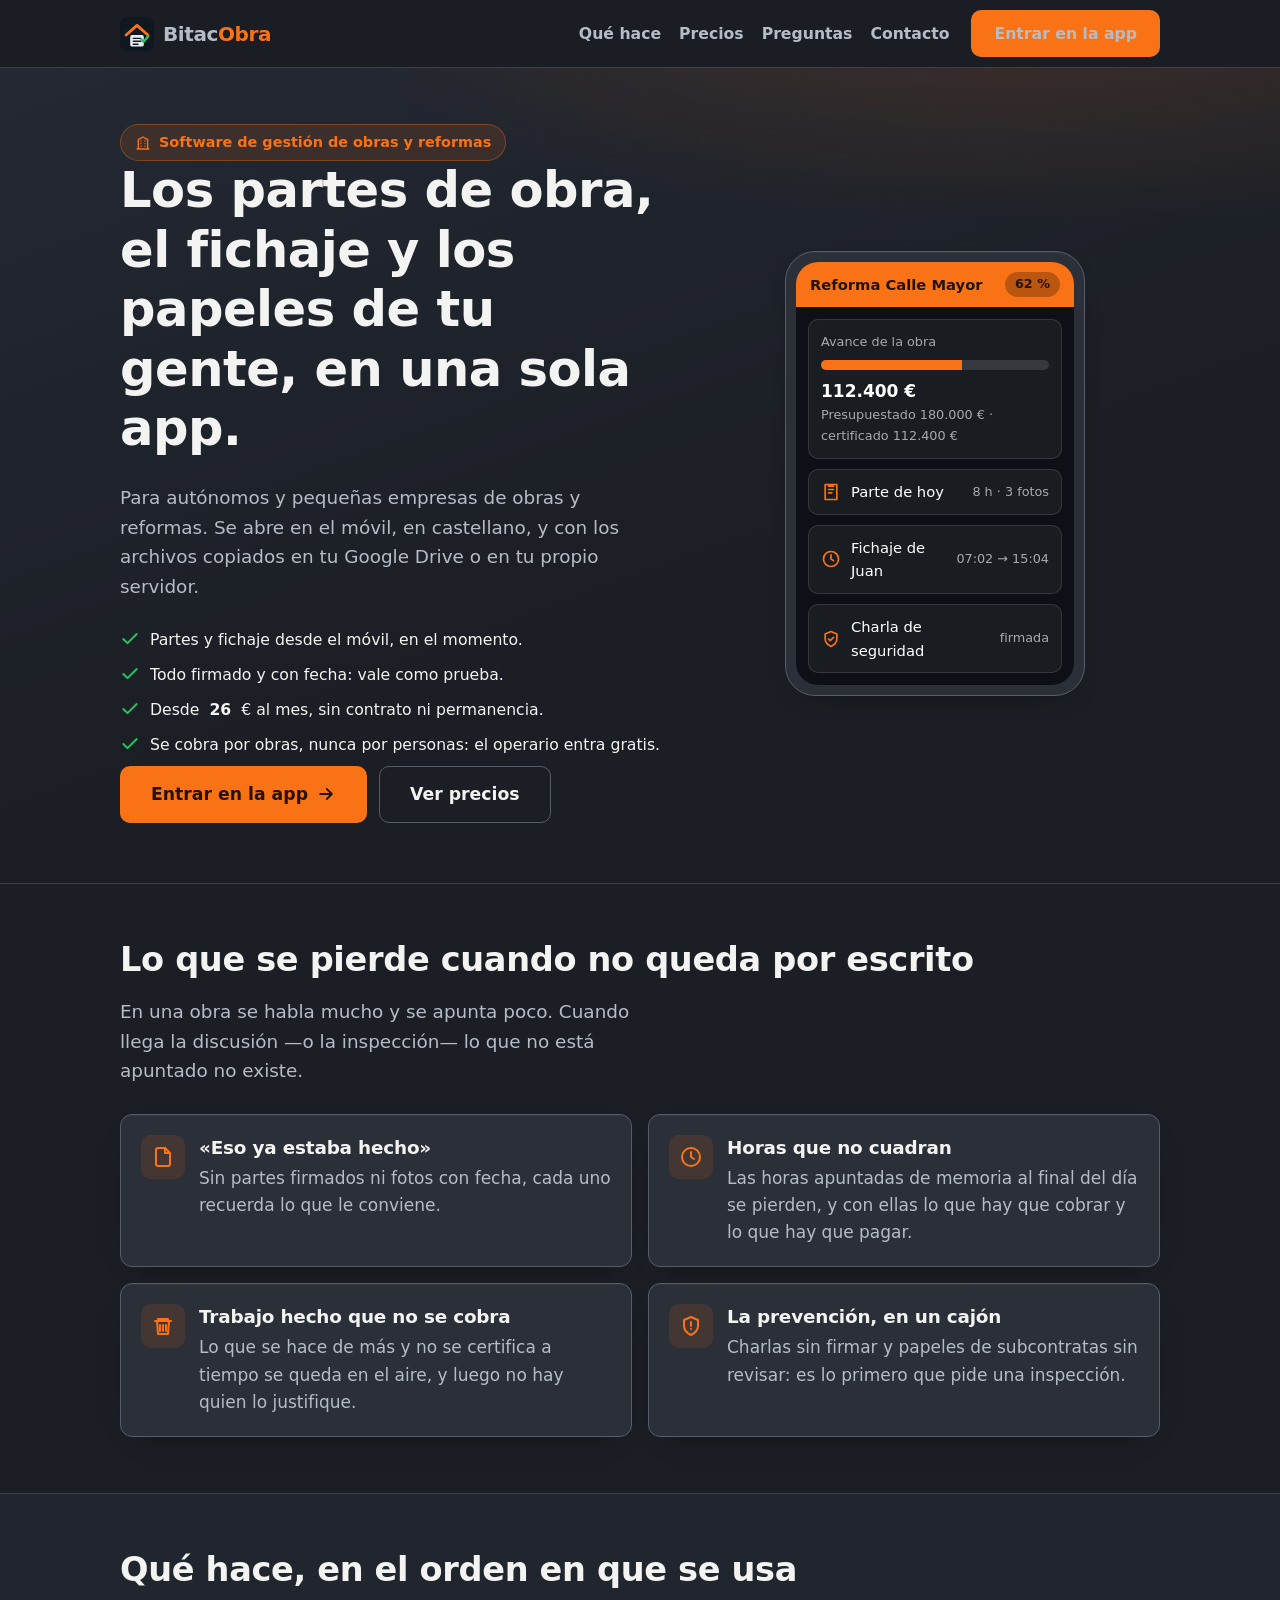
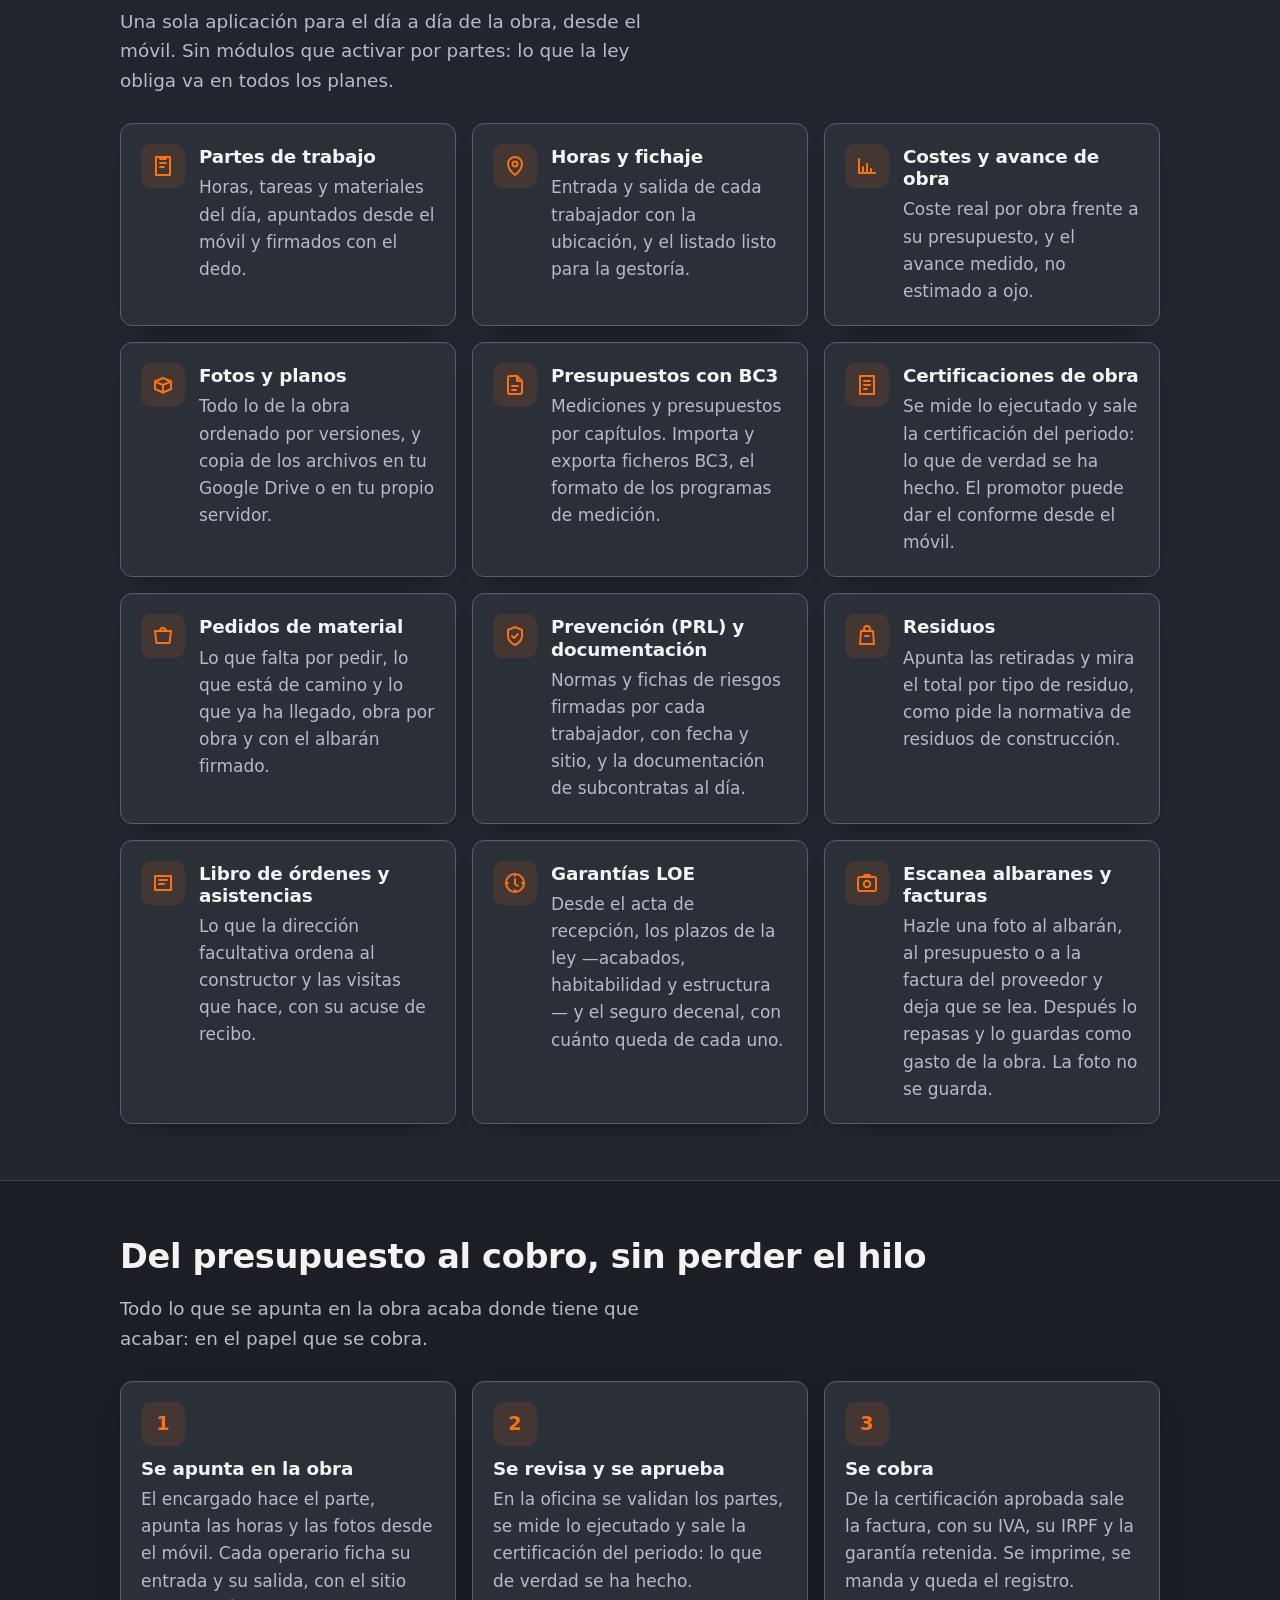
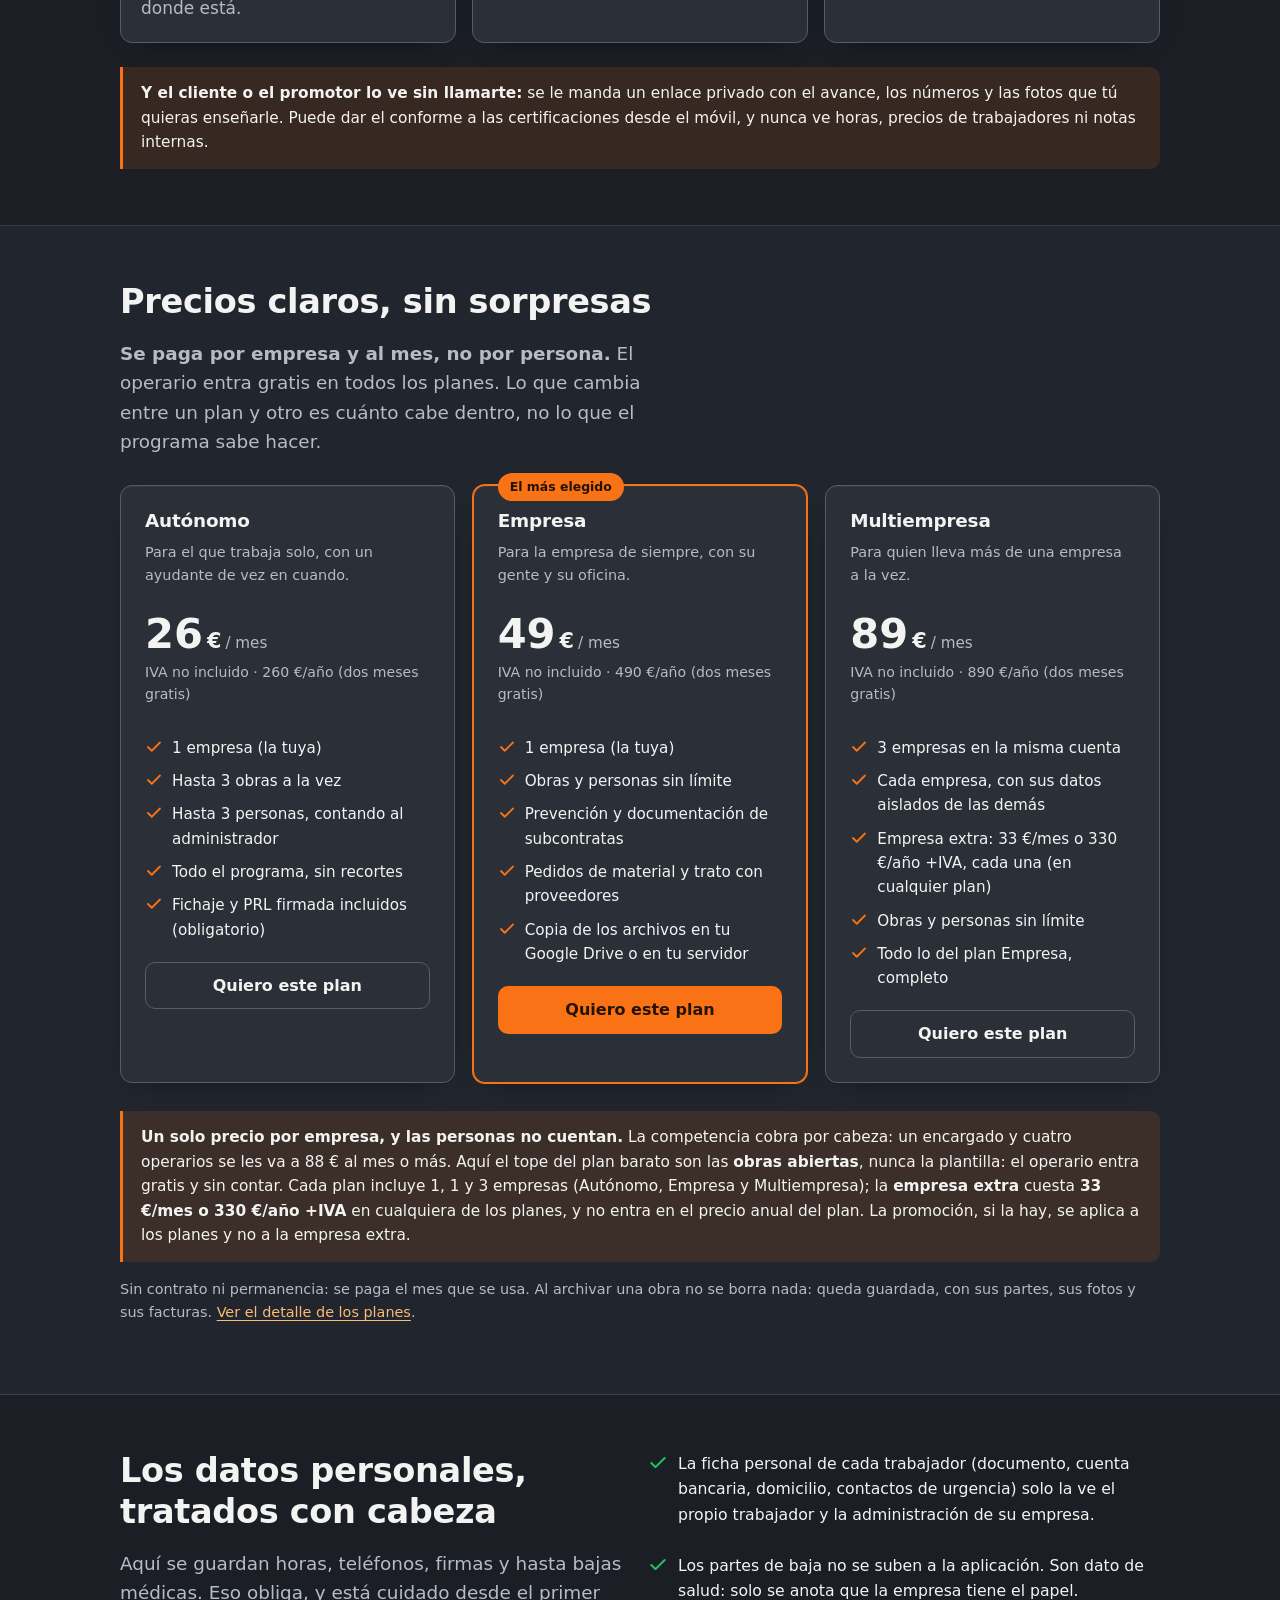
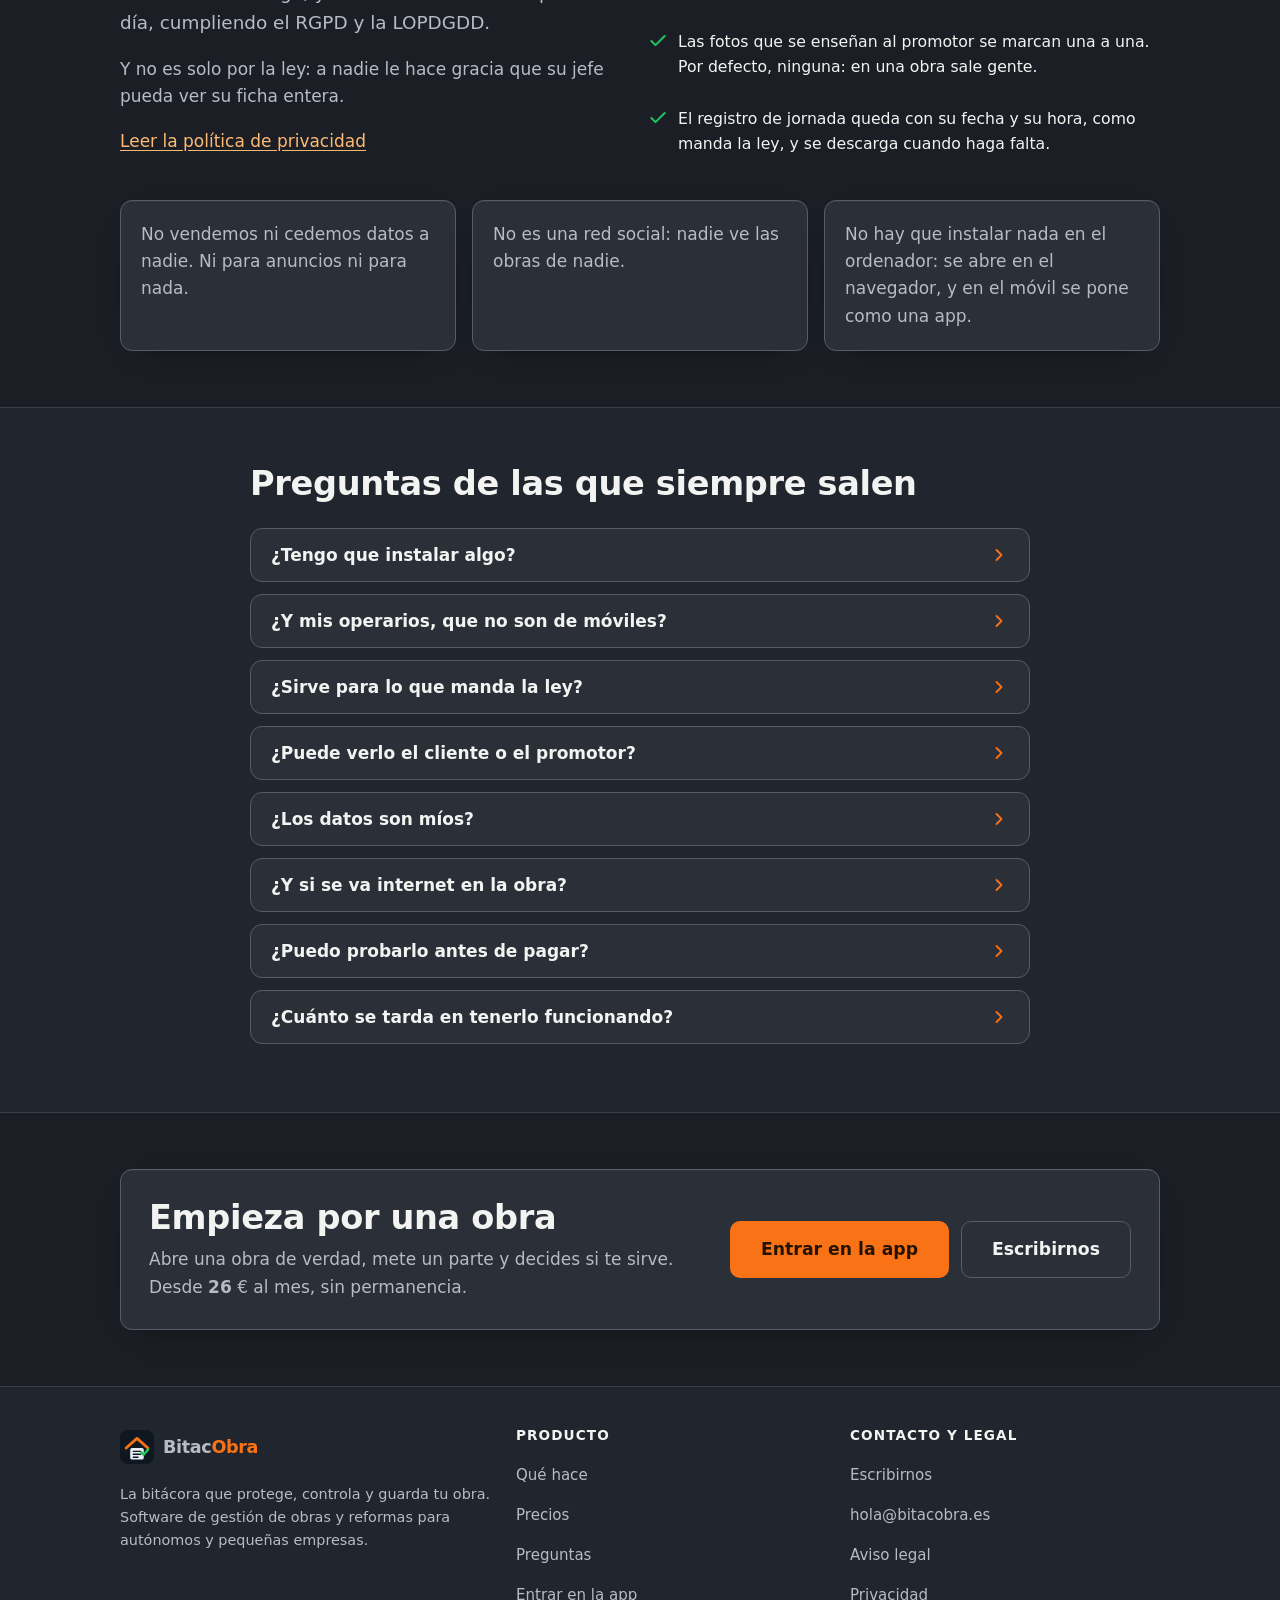
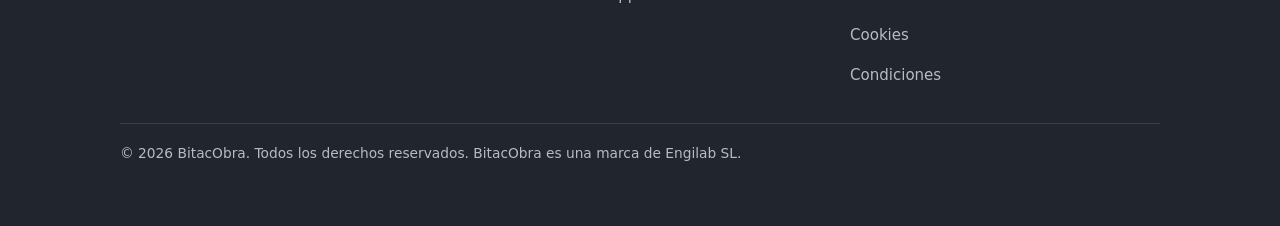
==== commit 5691d09b: "La copia tambien puede ir al servidor propio del cliente (WebDAV): planes al dia" ====
--- a/index.html
+++ b/index.html
@@ -54,7 +54,7 @@
           Software de gestión de obras y reformas
         </span>
         <h1>Los partes de obra, el fichaje y los papeles de tu gente, en una sola app.</h1>
-        <p class="lead">Para autónomos y pequeñas empresas de obras y reformas. Se abre en el móvil, en castellano, y con los archivos copiados en tu Google Drive.</p>
+        <p class="lead">Para autónomos y pequeñas empresas de obras y reformas. Se abre en el móvil, en castellano, y con los archivos copiados en tu Google Drive o en tu propio servidor.</p>
 
         <ul class="ticks">
           <li>
@@ -196,7 +196,7 @@
         <span class="tile" aria-hidden="true"><svg viewBox="0 0 24 24" fill="none" stroke="currentColor" stroke-width="2" stroke-linecap="round" stroke-linejoin="round"><path d="M4 8.5 12 5l8 3.5-8 3.5z"/><path d="M4 8.5V16l8 3.5 8-3.5V8.5"/><path d="M12 12v7.5"/></svg></span>
         <div>
           <h3>Fotos y planos</h3>
-          <p class="muted">Todo lo de la obra ordenado por versiones, y copia de los archivos en tu Google Drive.</p>
+          <p class="muted">Todo lo de la obra ordenado por versiones, y copia de los archivos en tu Google Drive o en tu propio servidor.</p>
         </div>
       </div>
       <div class="card with-icon">
@@ -330,7 +330,7 @@
           <li><svg viewBox="0 0 24 24" fill="none" stroke="currentColor" stroke-width="2.4" stroke-linecap="round" stroke-linejoin="round" aria-hidden="true"><path d="M20 6 9 17l-5-5"/></svg> Obras y personas sin límite</li>
           <li><svg viewBox="0 0 24 24" fill="none" stroke="currentColor" stroke-width="2.4" stroke-linecap="round" stroke-linejoin="round" aria-hidden="true"><path d="M20 6 9 17l-5-5"/></svg> Prevención y documentación de subcontratas</li>
           <li><svg viewBox="0 0 24 24" fill="none" stroke="currentColor" stroke-width="2.4" stroke-linecap="round" stroke-linejoin="round" aria-hidden="true"><path d="M20 6 9 17l-5-5"/></svg> Pedidos de material y trato con proveedores</li>
-          <li><svg viewBox="0 0 24 24" fill="none" stroke="currentColor" stroke-width="2.4" stroke-linecap="round" stroke-linejoin="round" aria-hidden="true"><path d="M20 6 9 17l-5-5"/></svg> Copia de los archivos en tu Google Drive</li>
+          <li><svg viewBox="0 0 24 24" fill="none" stroke="currentColor" stroke-width="2.4" stroke-linecap="round" stroke-linejoin="round" aria-hidden="true"><path d="M20 6 9 17l-5-5"/></svg> Copia de los archivos en tu Google Drive o en tu servidor</li>
         </ul>
         <a class="btn btn-primary" href="contacto.html?plan=empresa">Quiero este plan</a>
       </div>
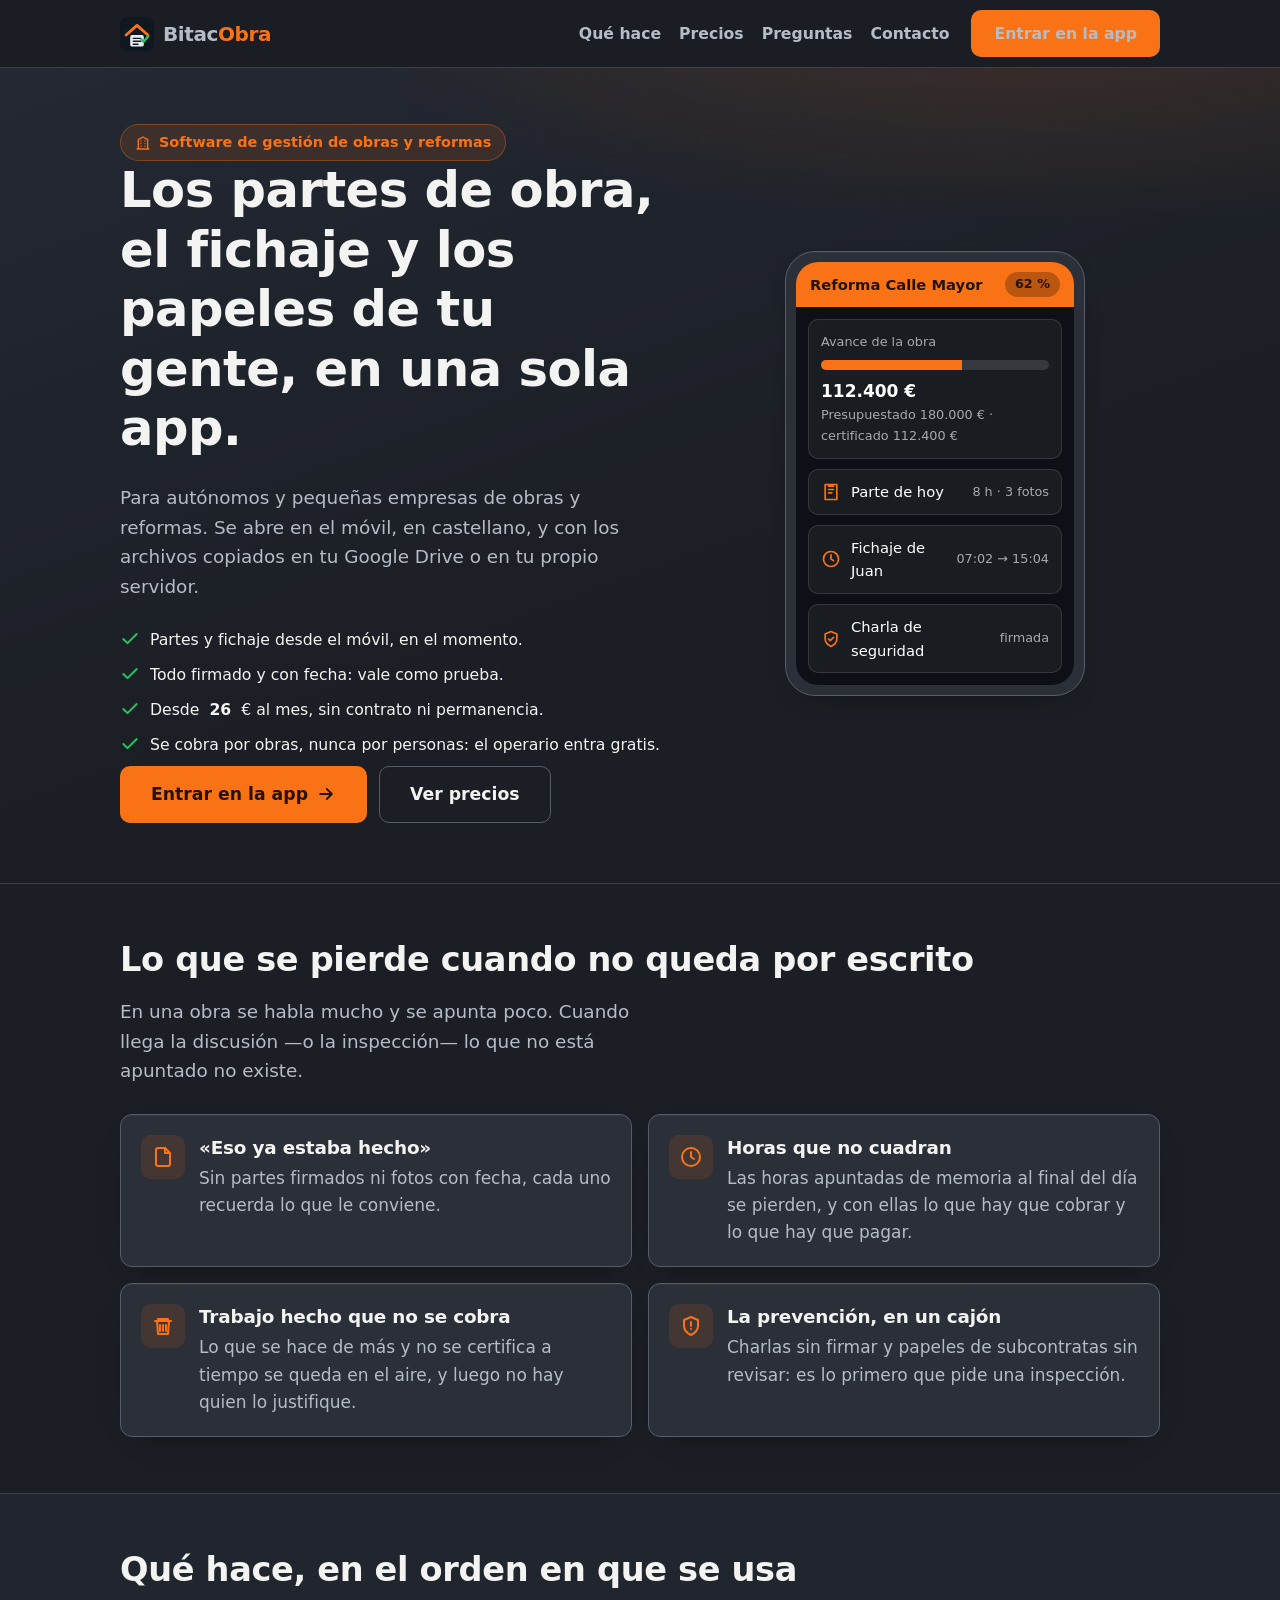
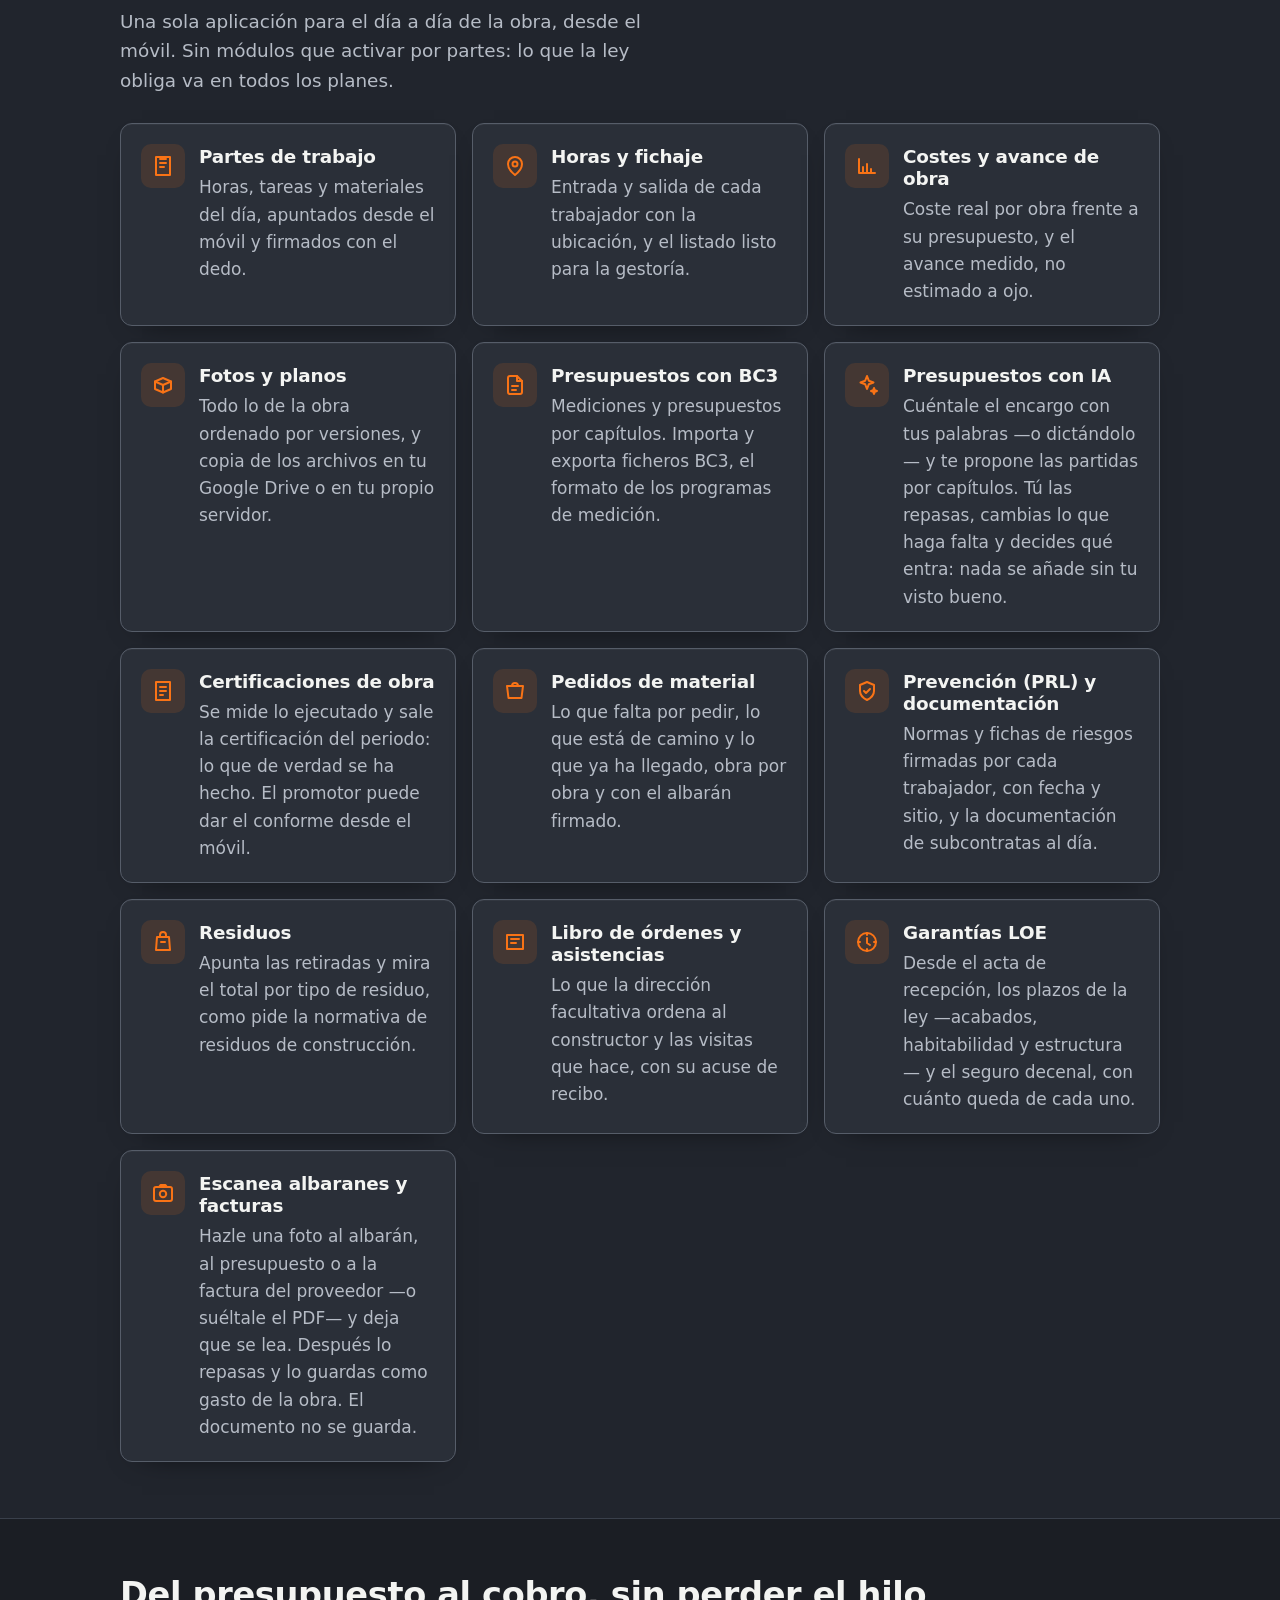
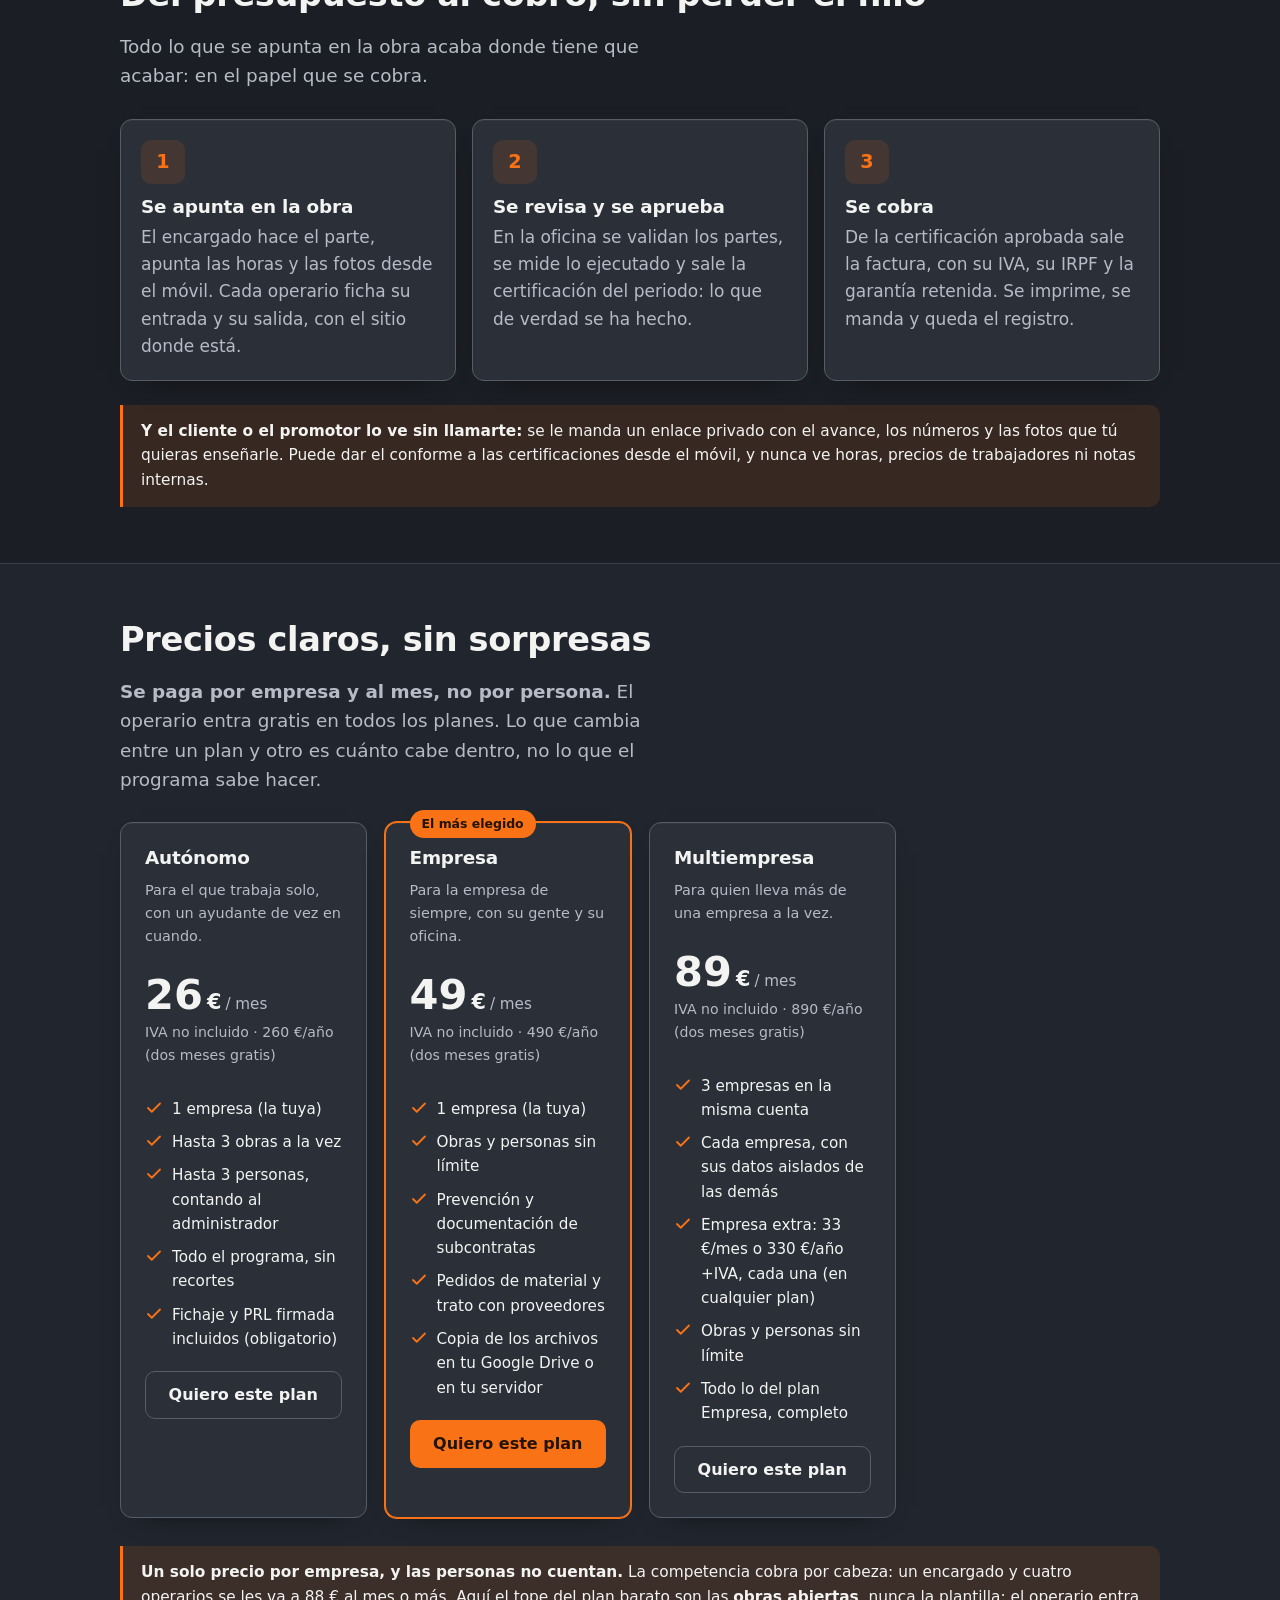
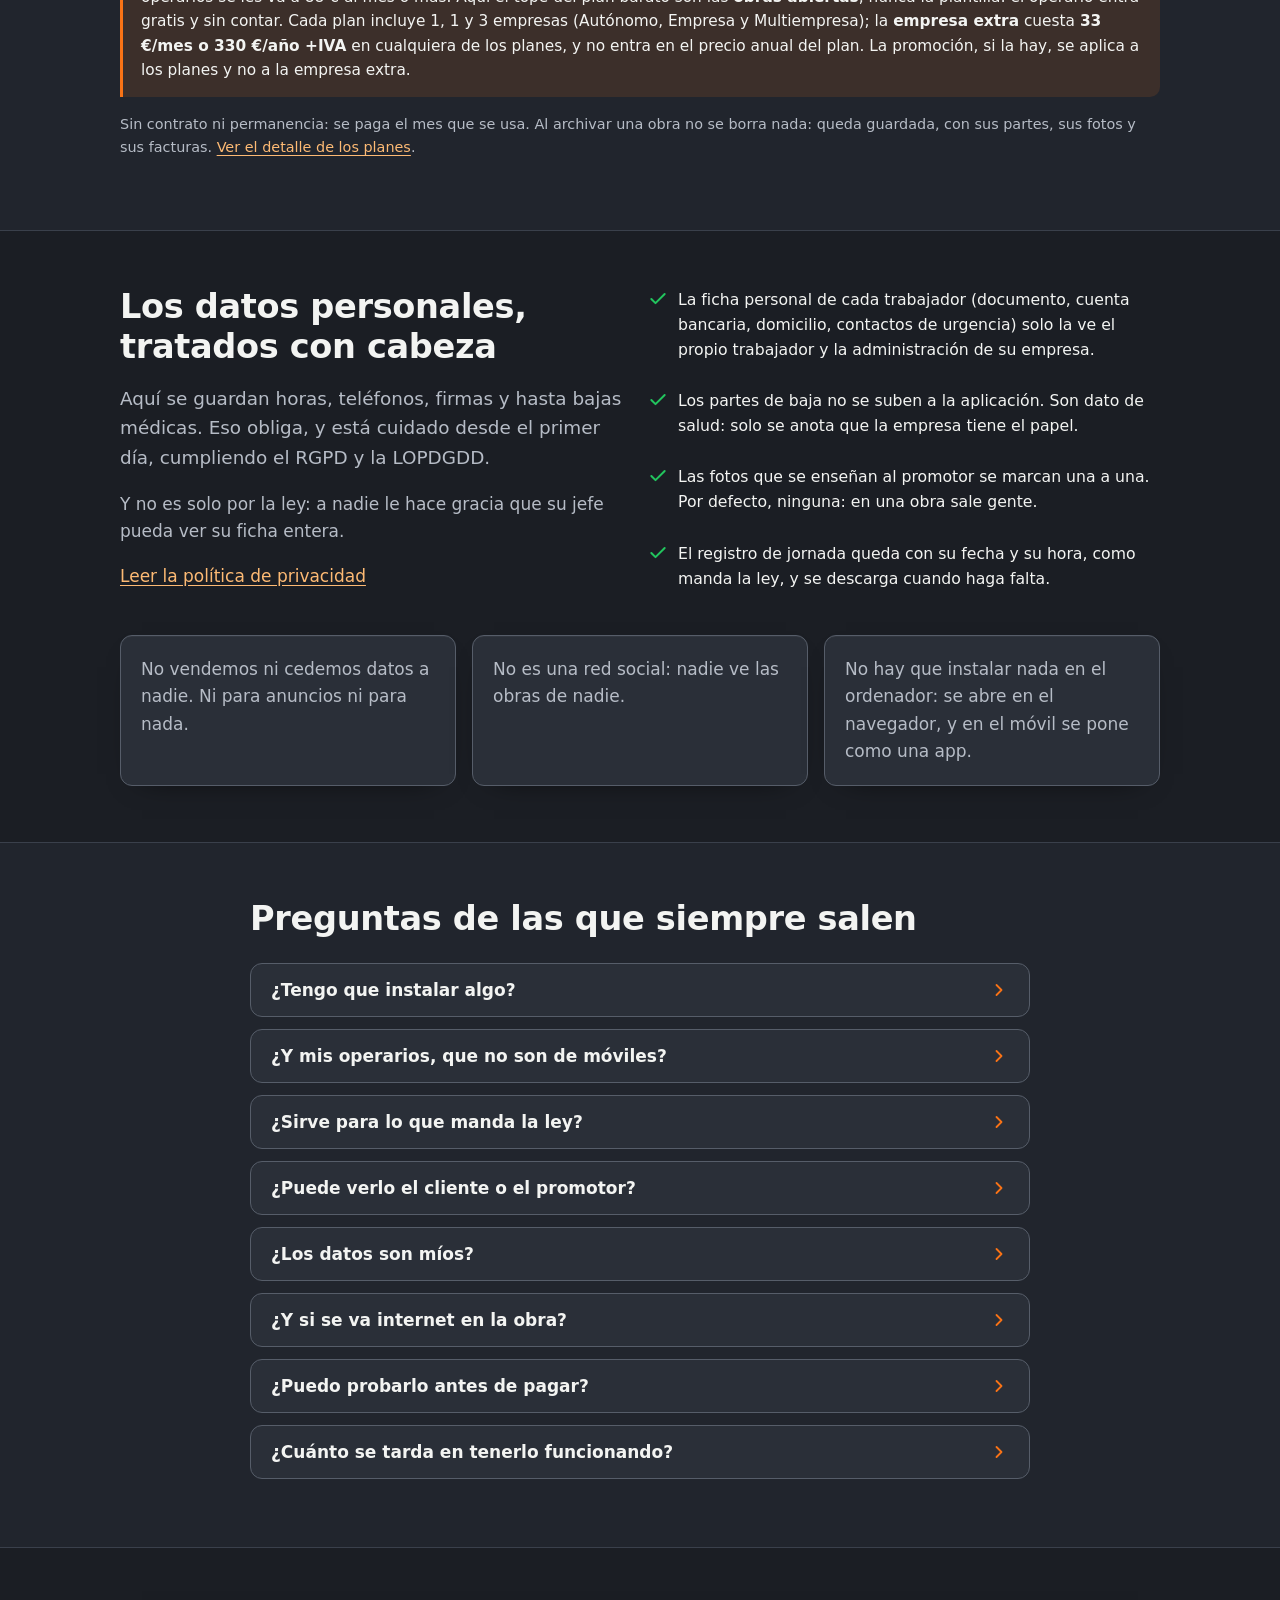
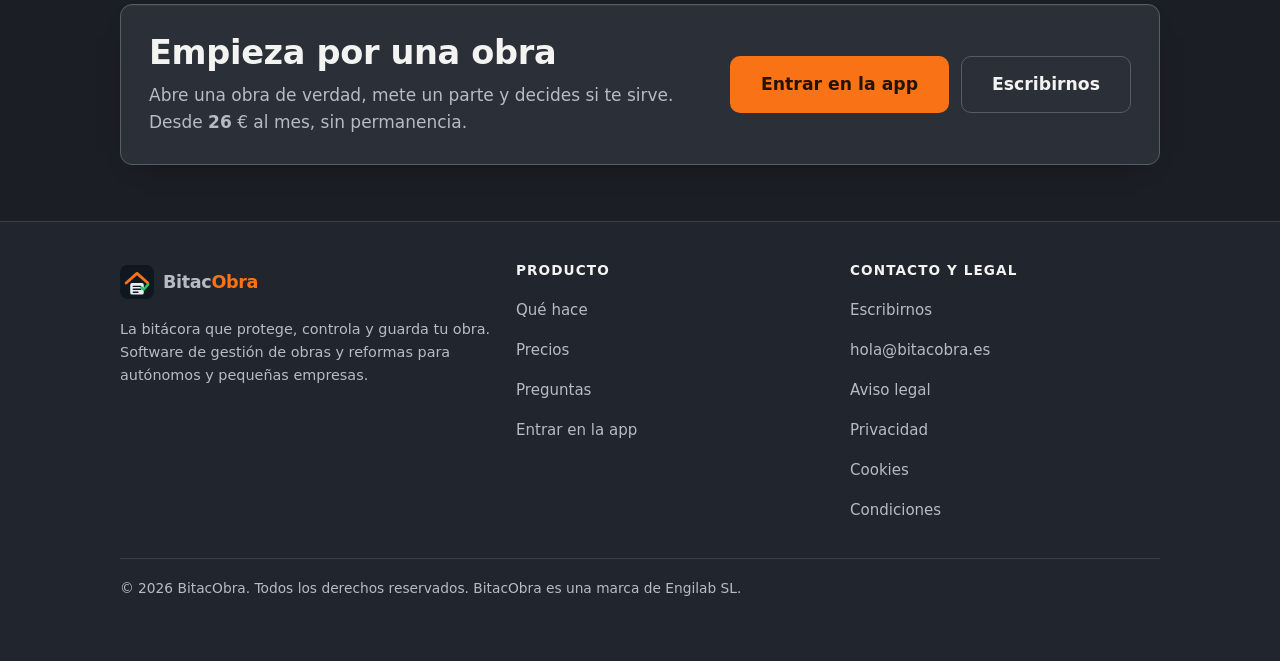
==== commit 9241b53a: "La web cuenta los presupuestos con IA y que el lector tambien traga PDF - Tarjeta nueva «Presupuesto" ====
--- a/index.html
+++ b/index.html
@@ -4,7 +4,7 @@
 <meta charset="utf-8">
 <meta name="viewport" content="width=device-width, initial-scale=1">
 <title>BitacObra · Software de gestión de obras y reformas</title>
-<meta name="description" content="Software de gestión de obras y reformas: partes de trabajo, fichaje, horas y costes, prevención firmada, fotos y planos. La obra entera en una aplicación, con el cliente al día por un enlace. Desde 26 €/mes.">
+<meta name="description" content="Software de gestión de obras y reformas: partes de trabajo, fichaje, horas y costes, prevención firmada, fotos y planos y presupuestos que se escriben solos con IA. La obra entera en una aplicación, con el cliente al día por un enlace. Desde 26 €/mes.">
 <meta name="theme-color" content="#1b1e24">
 <link rel="icon" href="assets/favicon.svg" type="image/svg+xml">
 <link rel="canonical" href="https://bitacobra.es/">
@@ -207,6 +207,13 @@
         </div>
       </div>
       <div class="card with-icon">
+        <span class="tile" aria-hidden="true"><svg viewBox="0 0 24 24" fill="none" stroke="currentColor" stroke-width="2" stroke-linecap="round" stroke-linejoin="round"><path d="M12 3l1.8 4.7L18.5 9.5l-4.7 1.8L12 16l-1.8-4.7L5.5 9.5l4.7-1.8z"/><path d="M19 15l.8 2.2L22 18l-2.2.8L19 21l-.8-2.2L16 18l2.2-.8z"/></svg></span>
+        <div>
+          <h3>Presupuestos con IA</h3>
+          <p class="muted">Cuéntale el encargo con tus palabras —o dictándolo— y te propone las partidas por capítulos. Tú las repasas, cambias lo que haga falta y decides qué entra: nada se añade sin tu visto bueno.</p>
+        </div>
+      </div>
+      <div class="card with-icon">
         <span class="tile" aria-hidden="true"><svg viewBox="0 0 24 24" fill="none" stroke="currentColor" stroke-width="2" stroke-linecap="round" stroke-linejoin="round"><path d="M5 3h14v18H5z"/><path d="M9 8h6M9 12h6M9 16h3"/></svg></span>
         <div>
           <h3>Certificaciones de obra</h3>
@@ -252,7 +259,7 @@
         <span class="tile" aria-hidden="true"><svg viewBox="0 0 24 24" fill="none" stroke="currentColor" stroke-width="2" stroke-linecap="round" stroke-linejoin="round"><rect x="3" y="6" width="18" height="14" rx="2"/><circle cx="12" cy="13" r="3.2"/><path d="M8 6l1.5-2h5L16 6"/></svg></span>
         <div>
           <h3>Escanea albaranes y facturas</h3>
-          <p class="muted">Hazle una foto al albarán, al presupuesto o a la factura del proveedor y deja que se lea. Después lo repasas y lo guardas como gasto de la obra. La foto no se guarda.</p>
+          <p class="muted">Hazle una foto al albarán, al presupuesto o a la factura del proveedor —o suéltale el PDF— y deja que se lea. Después lo repasas y lo guardas como gasto de la obra. El documento no se guarda.</p>
         </div>
       </div>
     </div>
--- a/styles.css
+++ b/styles.css
@@ -468,9 +468,16 @@
   grid-template-columns: 1fr;
   margin-top: 28px;
 }
-@media (min-width: 860px) {
+/* Los cuatro planes en una sola fila en pantalla ancha: con tres columnas el cuarto
+   (Multiempresa) se caía a una fila de abajo y parecía que no existiera (David, 11-oct). */
+@media (min-width: 620px) {
   .plans {
-    grid-template-columns: repeat(3, 1fr);
+    grid-template-columns: repeat(2, 1fr);
+  }
+}
+@media (min-width: 1120px) {
+  .plans {
+    grid-template-columns: repeat(4, 1fr);
   }
 }
 .plan {
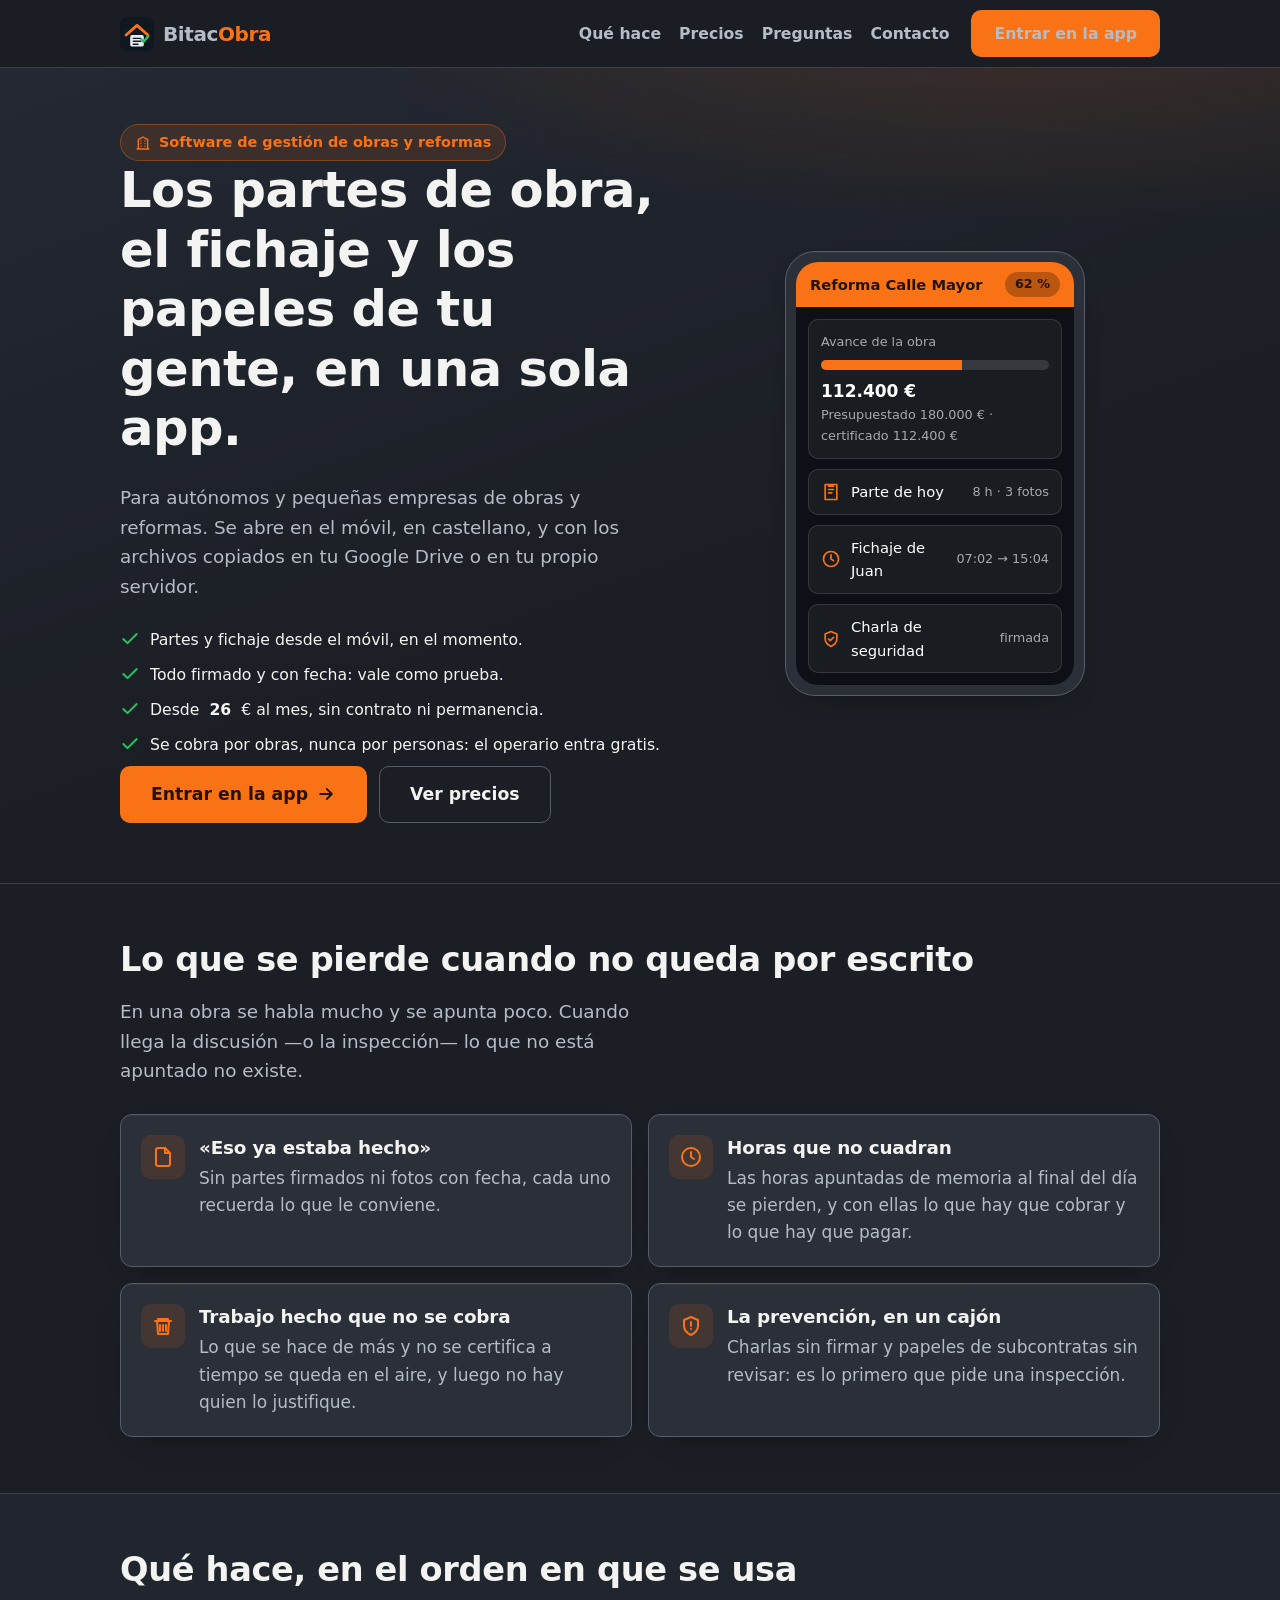
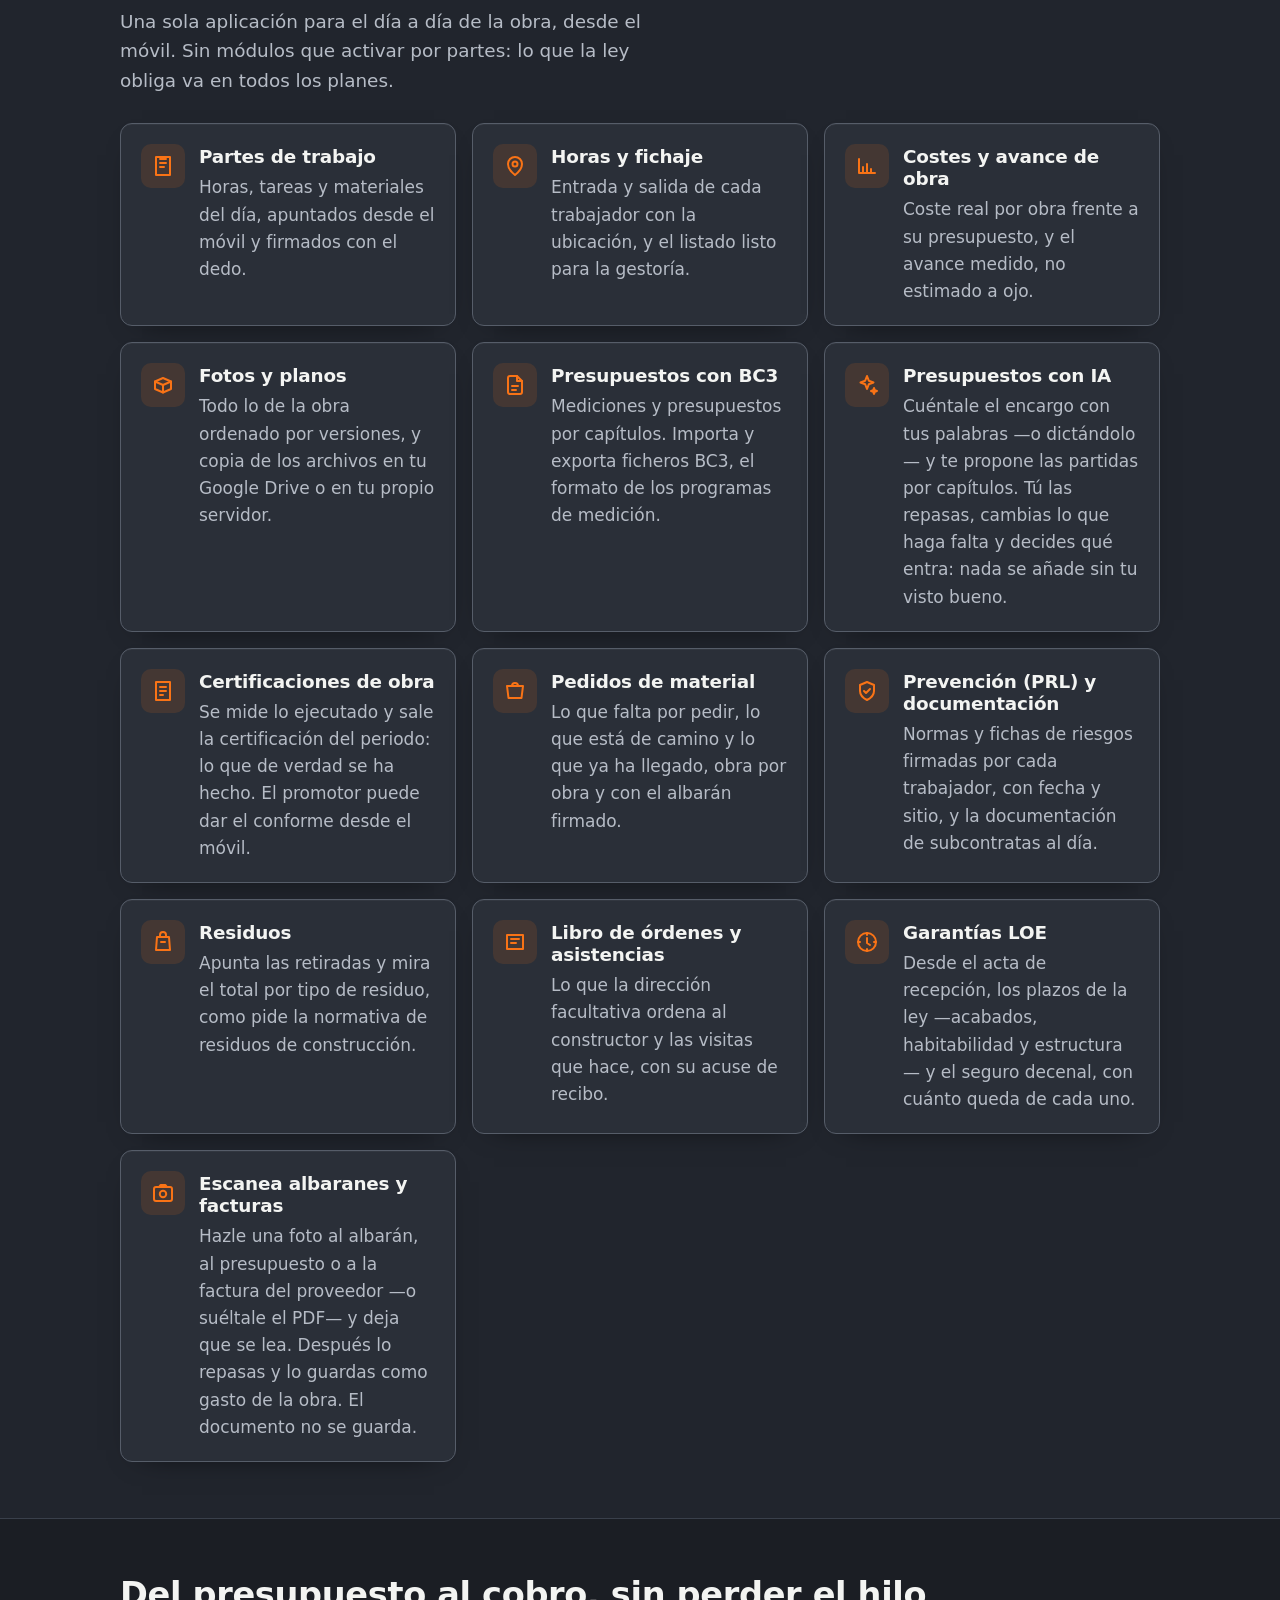
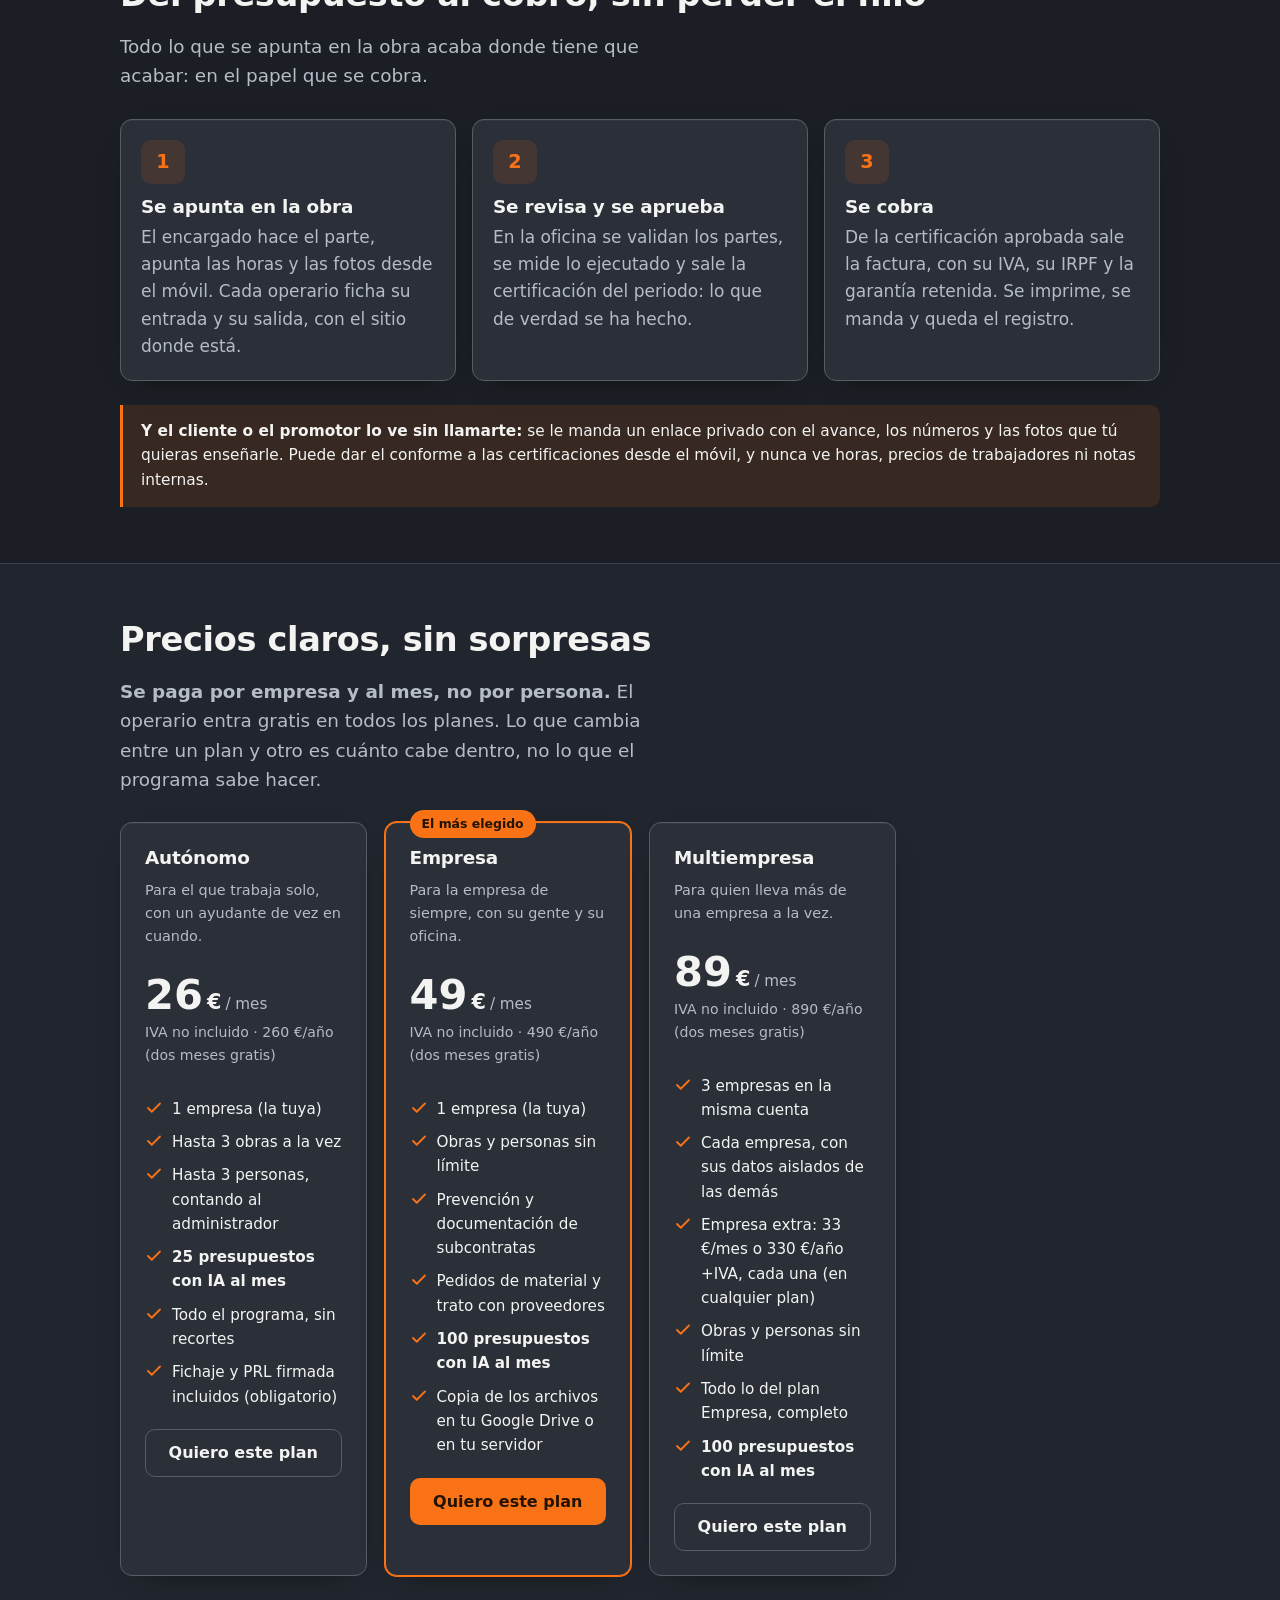
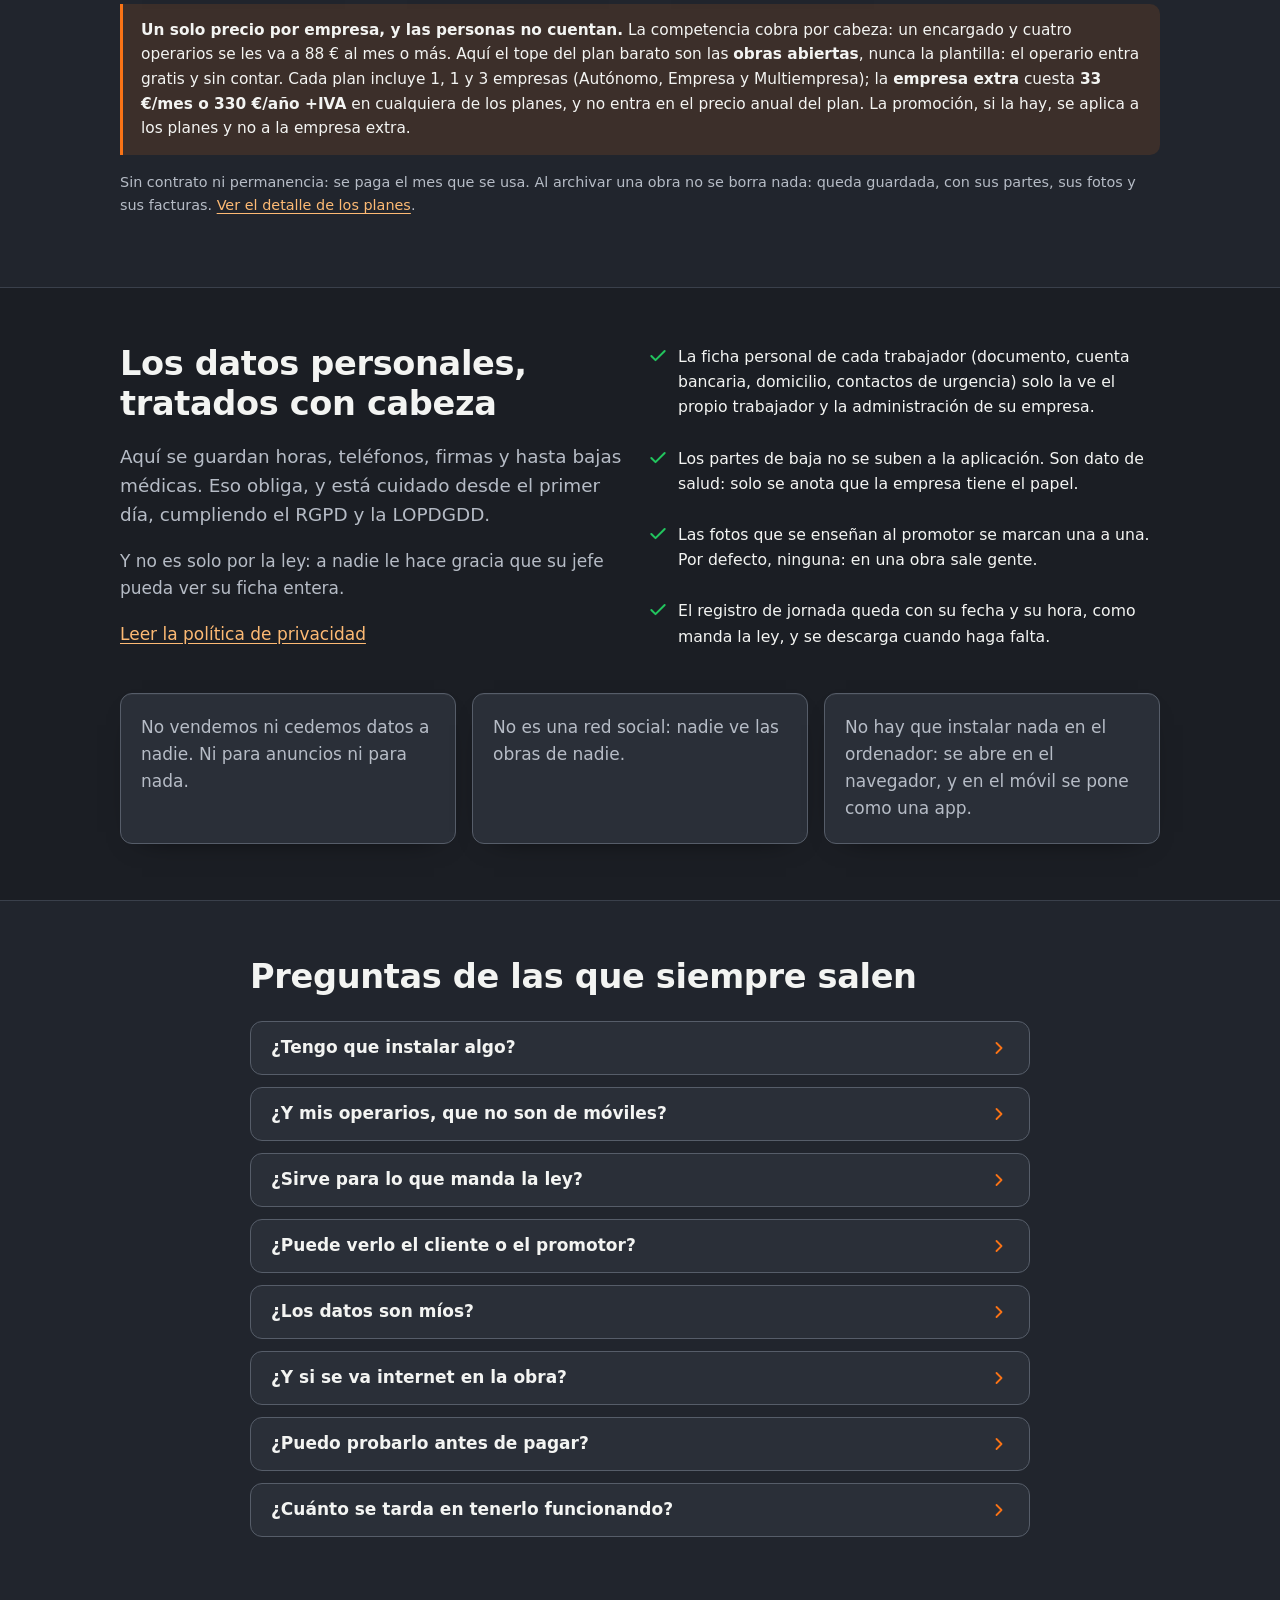
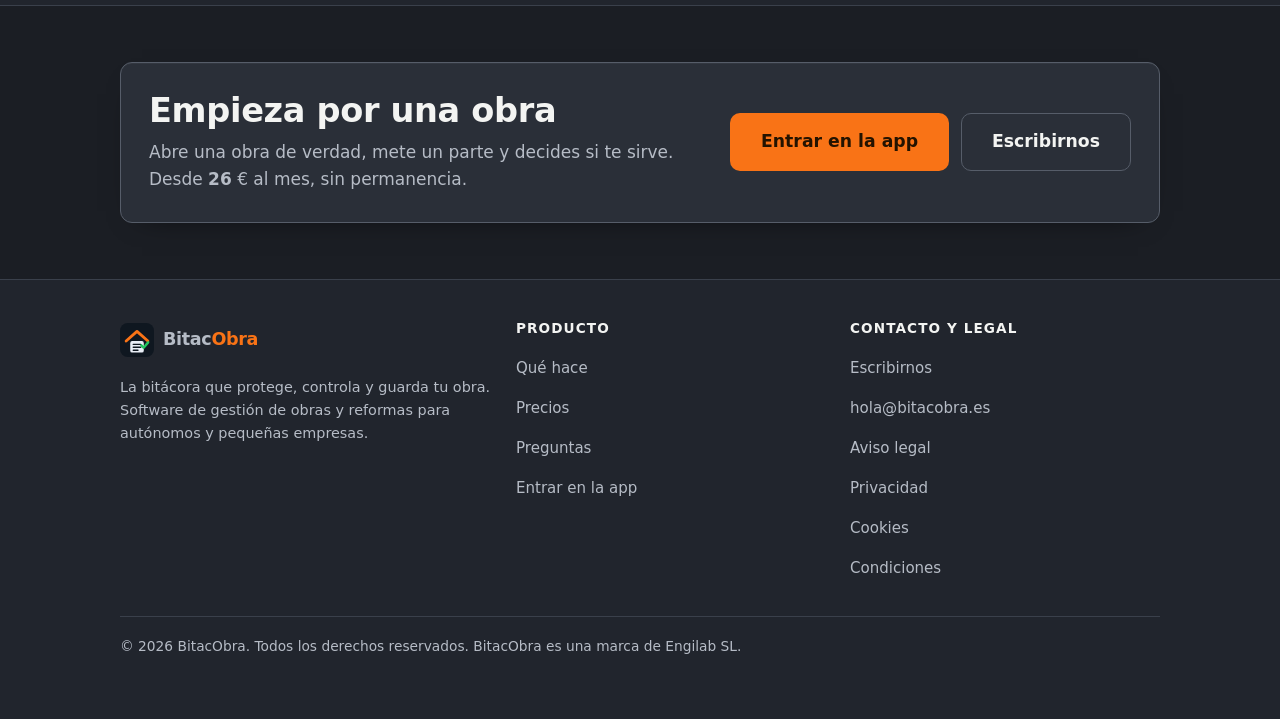
==== commit 2db957b6: "Los planes dicen cuantos presupuestos con IA lleva cada uno Autonomo 25 al mes; Empresa y Multiempre" ====
--- a/index.html
+++ b/index.html
@@ -320,6 +320,7 @@
           <li><svg viewBox="0 0 24 24" fill="none" stroke="currentColor" stroke-width="2.4" stroke-linecap="round" stroke-linejoin="round" aria-hidden="true"><path d="M20 6 9 17l-5-5"/></svg> 1 empresa (la tuya)</li>
           <li><svg viewBox="0 0 24 24" fill="none" stroke="currentColor" stroke-width="2.4" stroke-linecap="round" stroke-linejoin="round" aria-hidden="true"><path d="M20 6 9 17l-5-5"/></svg> Hasta 3 obras a la vez</li>
           <li><svg viewBox="0 0 24 24" fill="none" stroke="currentColor" stroke-width="2.4" stroke-linecap="round" stroke-linejoin="round" aria-hidden="true"><path d="M20 6 9 17l-5-5"/></svg> Hasta 3 personas, contando al administrador</li>
+          <li><svg viewBox="0 0 24 24" fill="none" stroke="currentColor" stroke-width="2.4" stroke-linecap="round" stroke-linejoin="round" aria-hidden="true"><path d="M20 6 9 17l-5-5"/></svg> <strong>25 presupuestos con IA al mes</strong></li>
           <li><svg viewBox="0 0 24 24" fill="none" stroke="currentColor" stroke-width="2.4" stroke-linecap="round" stroke-linejoin="round" aria-hidden="true"><path d="M20 6 9 17l-5-5"/></svg> Todo el programa, sin recortes</li>
           <li><svg viewBox="0 0 24 24" fill="none" stroke="currentColor" stroke-width="2.4" stroke-linecap="round" stroke-linejoin="round" aria-hidden="true"><path d="M20 6 9 17l-5-5"/></svg> Fichaje y PRL firmada incluidos (obligatorio)</li>
         </ul>
@@ -337,6 +338,7 @@
           <li><svg viewBox="0 0 24 24" fill="none" stroke="currentColor" stroke-width="2.4" stroke-linecap="round" stroke-linejoin="round" aria-hidden="true"><path d="M20 6 9 17l-5-5"/></svg> Obras y personas sin límite</li>
           <li><svg viewBox="0 0 24 24" fill="none" stroke="currentColor" stroke-width="2.4" stroke-linecap="round" stroke-linejoin="round" aria-hidden="true"><path d="M20 6 9 17l-5-5"/></svg> Prevención y documentación de subcontratas</li>
           <li><svg viewBox="0 0 24 24" fill="none" stroke="currentColor" stroke-width="2.4" stroke-linecap="round" stroke-linejoin="round" aria-hidden="true"><path d="M20 6 9 17l-5-5"/></svg> Pedidos de material y trato con proveedores</li>
+          <li><svg viewBox="0 0 24 24" fill="none" stroke="currentColor" stroke-width="2.4" stroke-linecap="round" stroke-linejoin="round" aria-hidden="true"><path d="M20 6 9 17l-5-5"/></svg> <strong>100 presupuestos con IA al mes</strong></li>
           <li><svg viewBox="0 0 24 24" fill="none" stroke="currentColor" stroke-width="2.4" stroke-linecap="round" stroke-linejoin="round" aria-hidden="true"><path d="M20 6 9 17l-5-5"/></svg> Copia de los archivos en tu Google Drive o en tu servidor</li>
         </ul>
         <a class="btn btn-primary" href="contacto.html?plan=empresa">Quiero este plan</a>
@@ -353,6 +355,7 @@
           <li><svg viewBox="0 0 24 24" fill="none" stroke="currentColor" stroke-width="2.4" stroke-linecap="round" stroke-linejoin="round" aria-hidden="true"><path d="M20 6 9 17l-5-5"/></svg> Empresa extra: 33 €/mes o 330 €/año +IVA, cada una (en cualquier plan)</li>
           <li><svg viewBox="0 0 24 24" fill="none" stroke="currentColor" stroke-width="2.4" stroke-linecap="round" stroke-linejoin="round" aria-hidden="true"><path d="M20 6 9 17l-5-5"/></svg> Obras y personas sin límite</li>
           <li><svg viewBox="0 0 24 24" fill="none" stroke="currentColor" stroke-width="2.4" stroke-linecap="round" stroke-linejoin="round" aria-hidden="true"><path d="M20 6 9 17l-5-5"/></svg> Todo lo del plan Empresa, completo</li>
+          <li><svg viewBox="0 0 24 24" fill="none" stroke="currentColor" stroke-width="2.4" stroke-linecap="round" stroke-linejoin="round" aria-hidden="true"><path d="M20 6 9 17l-5-5"/></svg> <strong>100 presupuestos con IA al mes</strong></li>
         </ul>
         <a class="btn btn-outline" href="contacto.html?plan=multiempresa">Quiero este plan</a>
       </div>
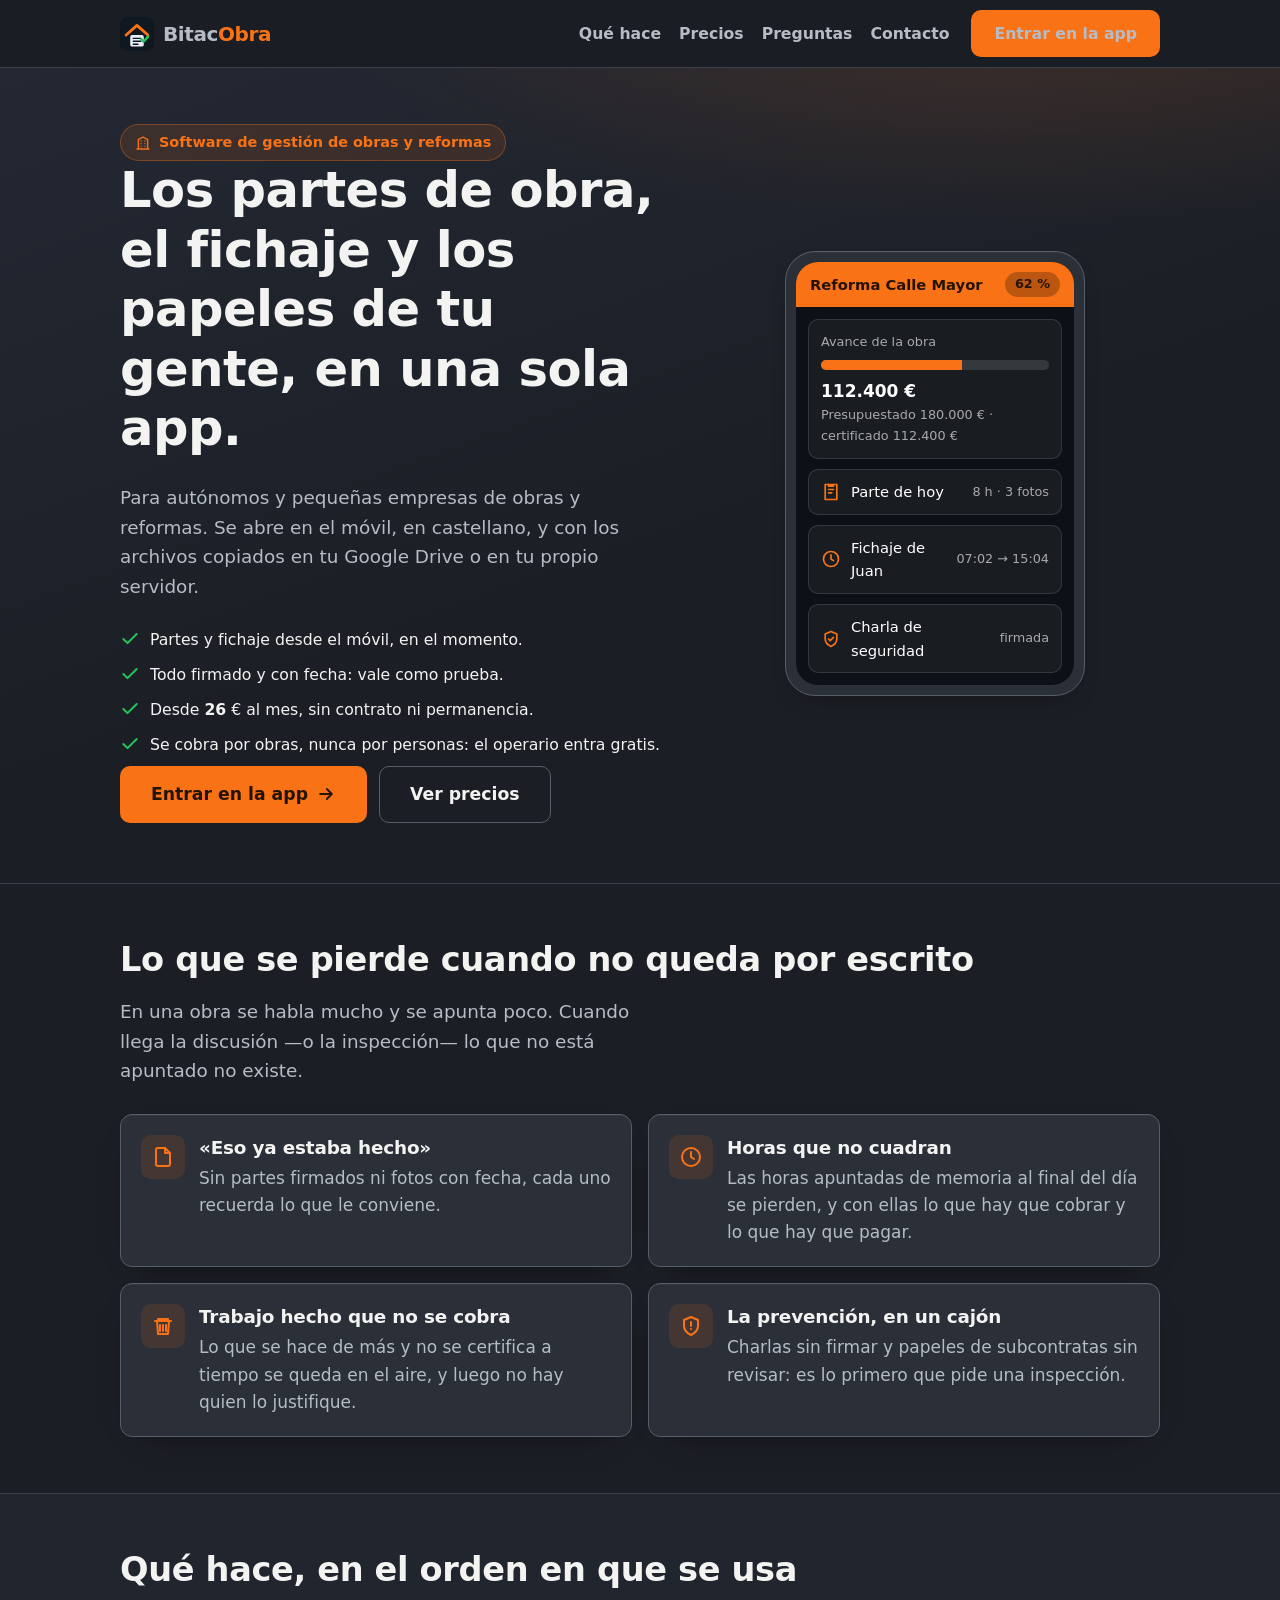
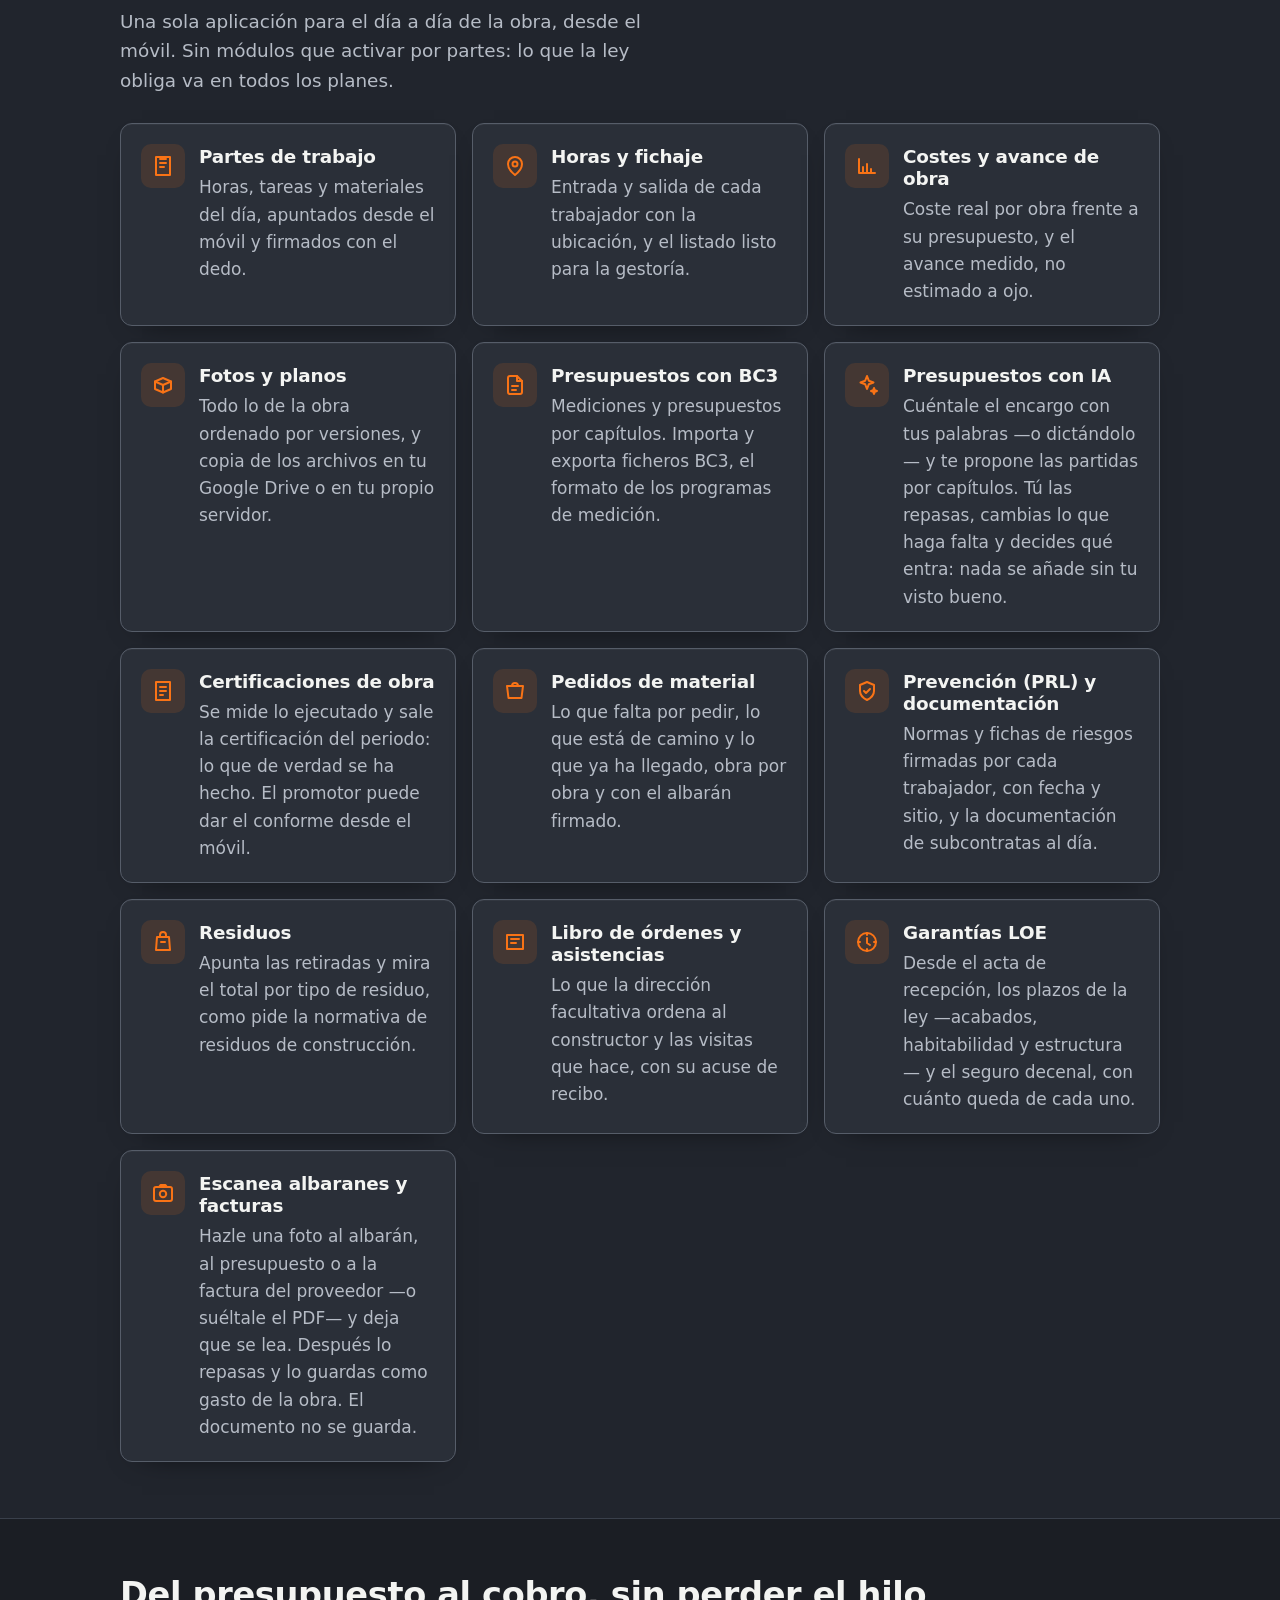
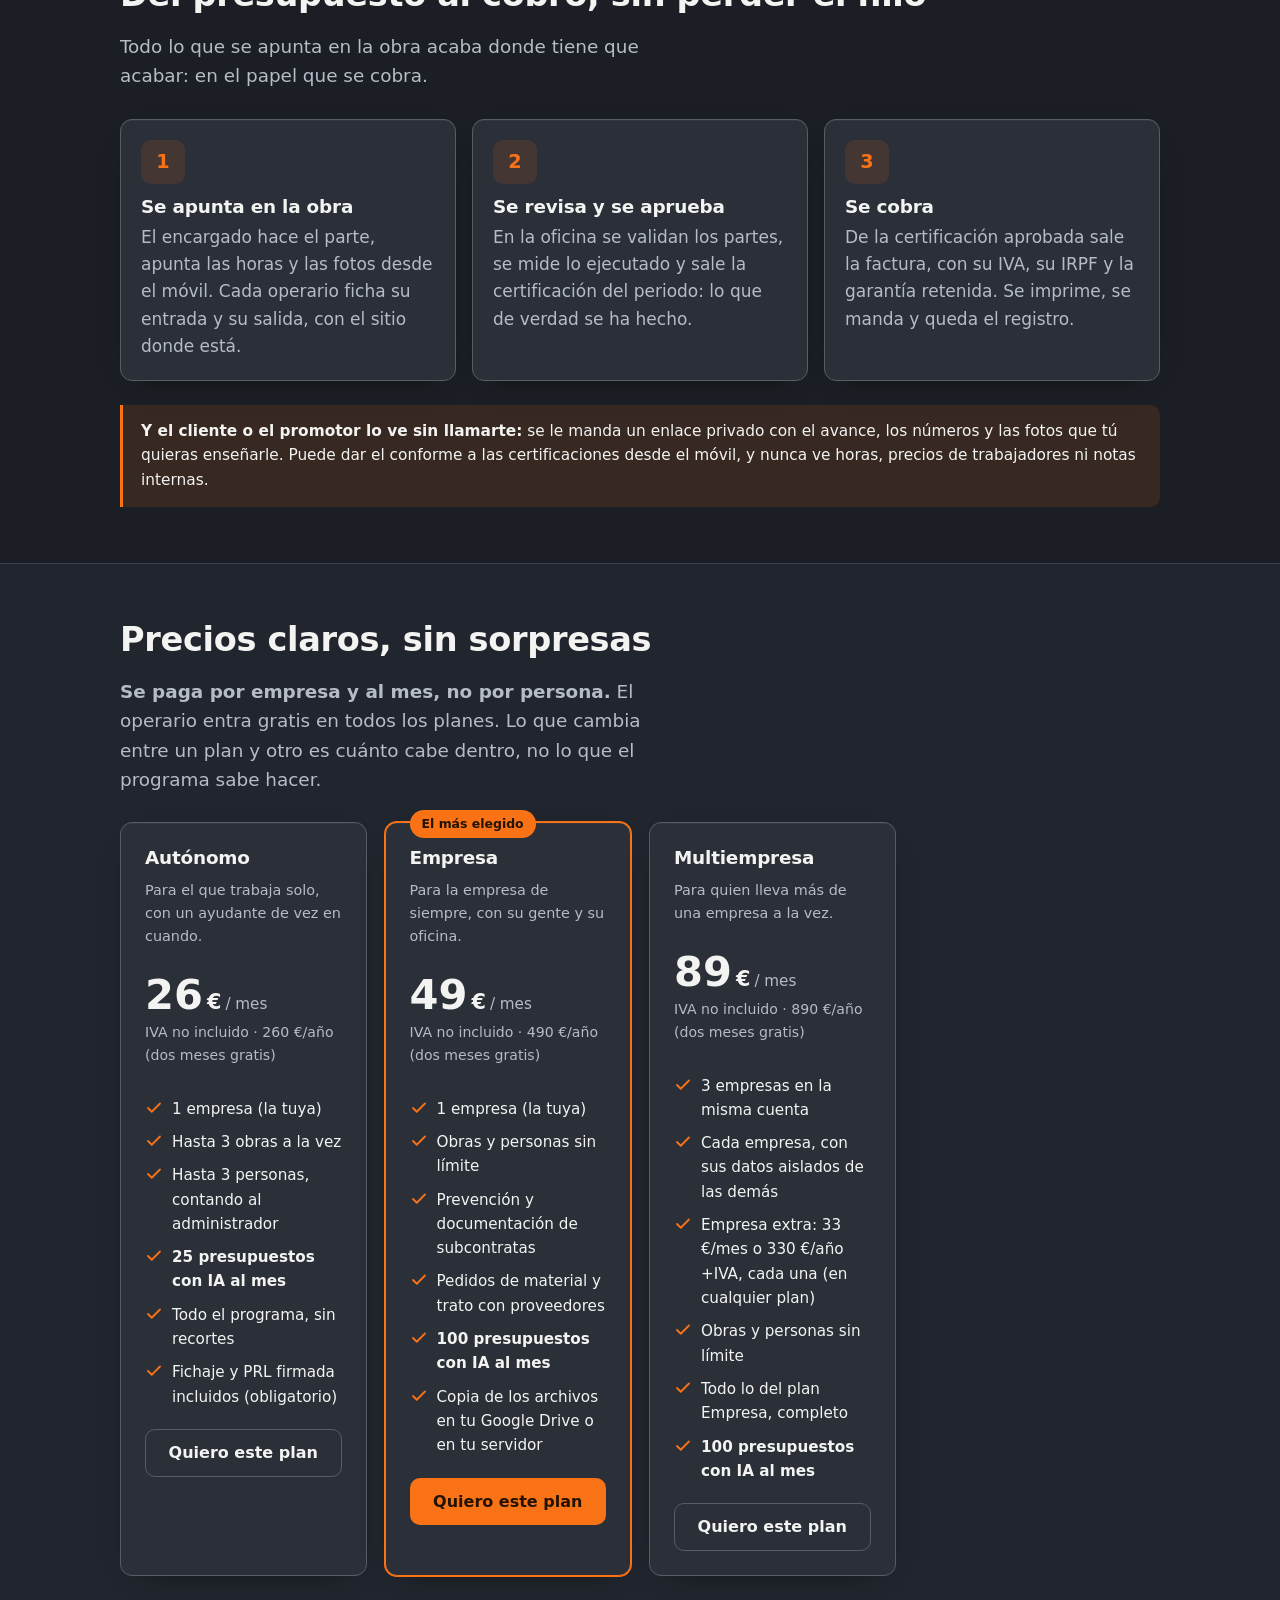
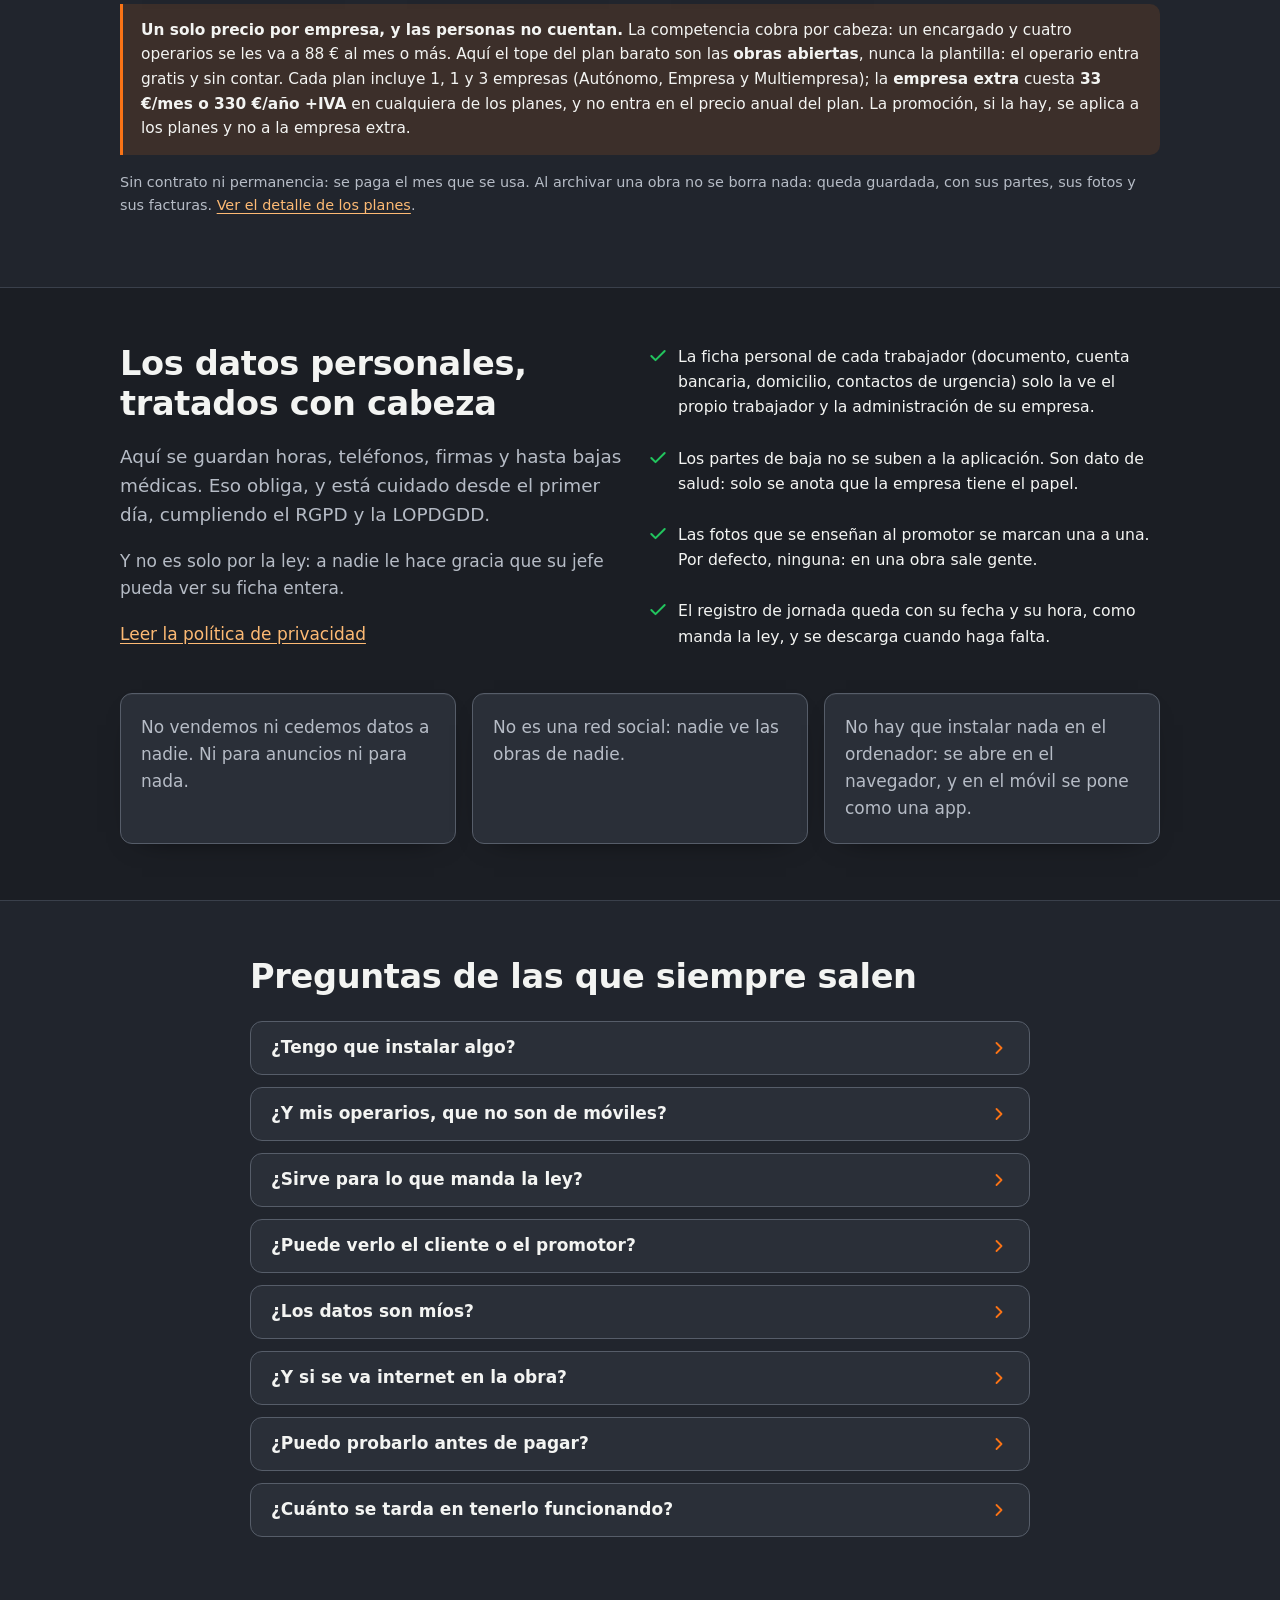
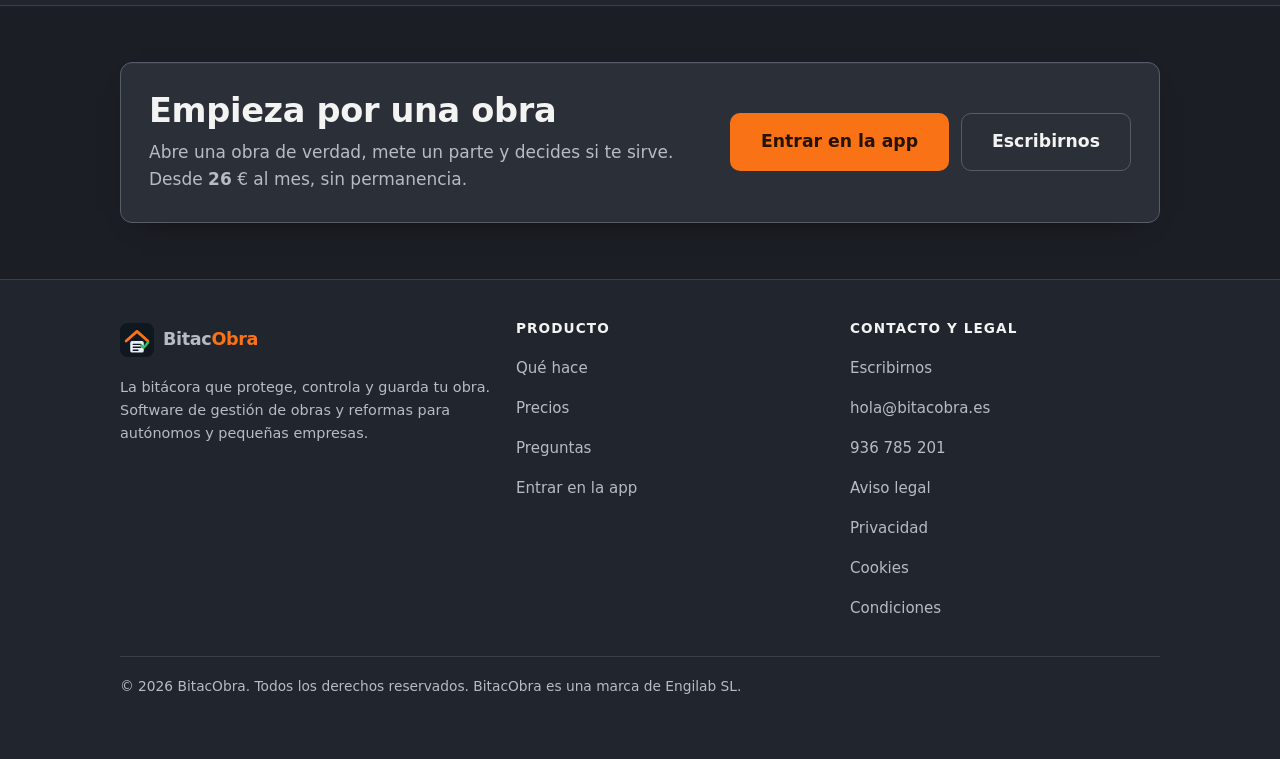
==== commit ed63674b: "El telefono de la empresa (936 785 201): en el titular del aviso legal, en la pagina de contacto y e" ====
--- a/index.html
+++ b/index.html
@@ -488,6 +488,7 @@
         <ul>
           <li><a href="contacto.html">Escribirnos</a></li>
           <li><a href="mailto:hola@bitacobra.es">hola@bitacobra.es</a></li>
+          <li><a href="tel:+34936785201">936 785 201</a></li>
           <li><a href="aviso-legal.html">Aviso legal</a></li>
           <li><a href="privacidad.html">Privacidad</a></li>
           <li><a href="cookies.html">Cookies</a></li>
--- a/styles.css
+++ b/styles.css
@@ -359,17 +359,22 @@
   gap: 10px;
 }
 .ticks li {
-  display: flex;
-  gap: 10px;
-  align-items: flex-start;
+  /* El tick va FUERA del flujo, no como columna de un flex. Así todo el texto de la frase fluye
+     normal y el aviso de la promoción —que `promo.js` añade como un <span> al final— cae donde
+     toca, al final de la frase. Con flex, ese <span> se colaba como una columna estrechísima al
+     lado y en el móvil se veía partido en dos palabras ("Los 2 primeros meses; después," apretado
+     en 107 px). El sangrado de 30 px (20 del tick + 10 del hueco) deja el texto como estaba. */
+  position: relative;
+  padding-left: 30px;
   font-size: 0.98rem;
 }
 .ticks .tick {
-  flex: none;
+  position: absolute;
+  left: 0;
+  top: 2px;
   width: 20px;
   height: 20px;
   color: var(--ok);
-  margin-top: 2px;
 }
 
 /* El dibujo del móvil (hecho con HTML/CSS, sin imágenes de pago). */
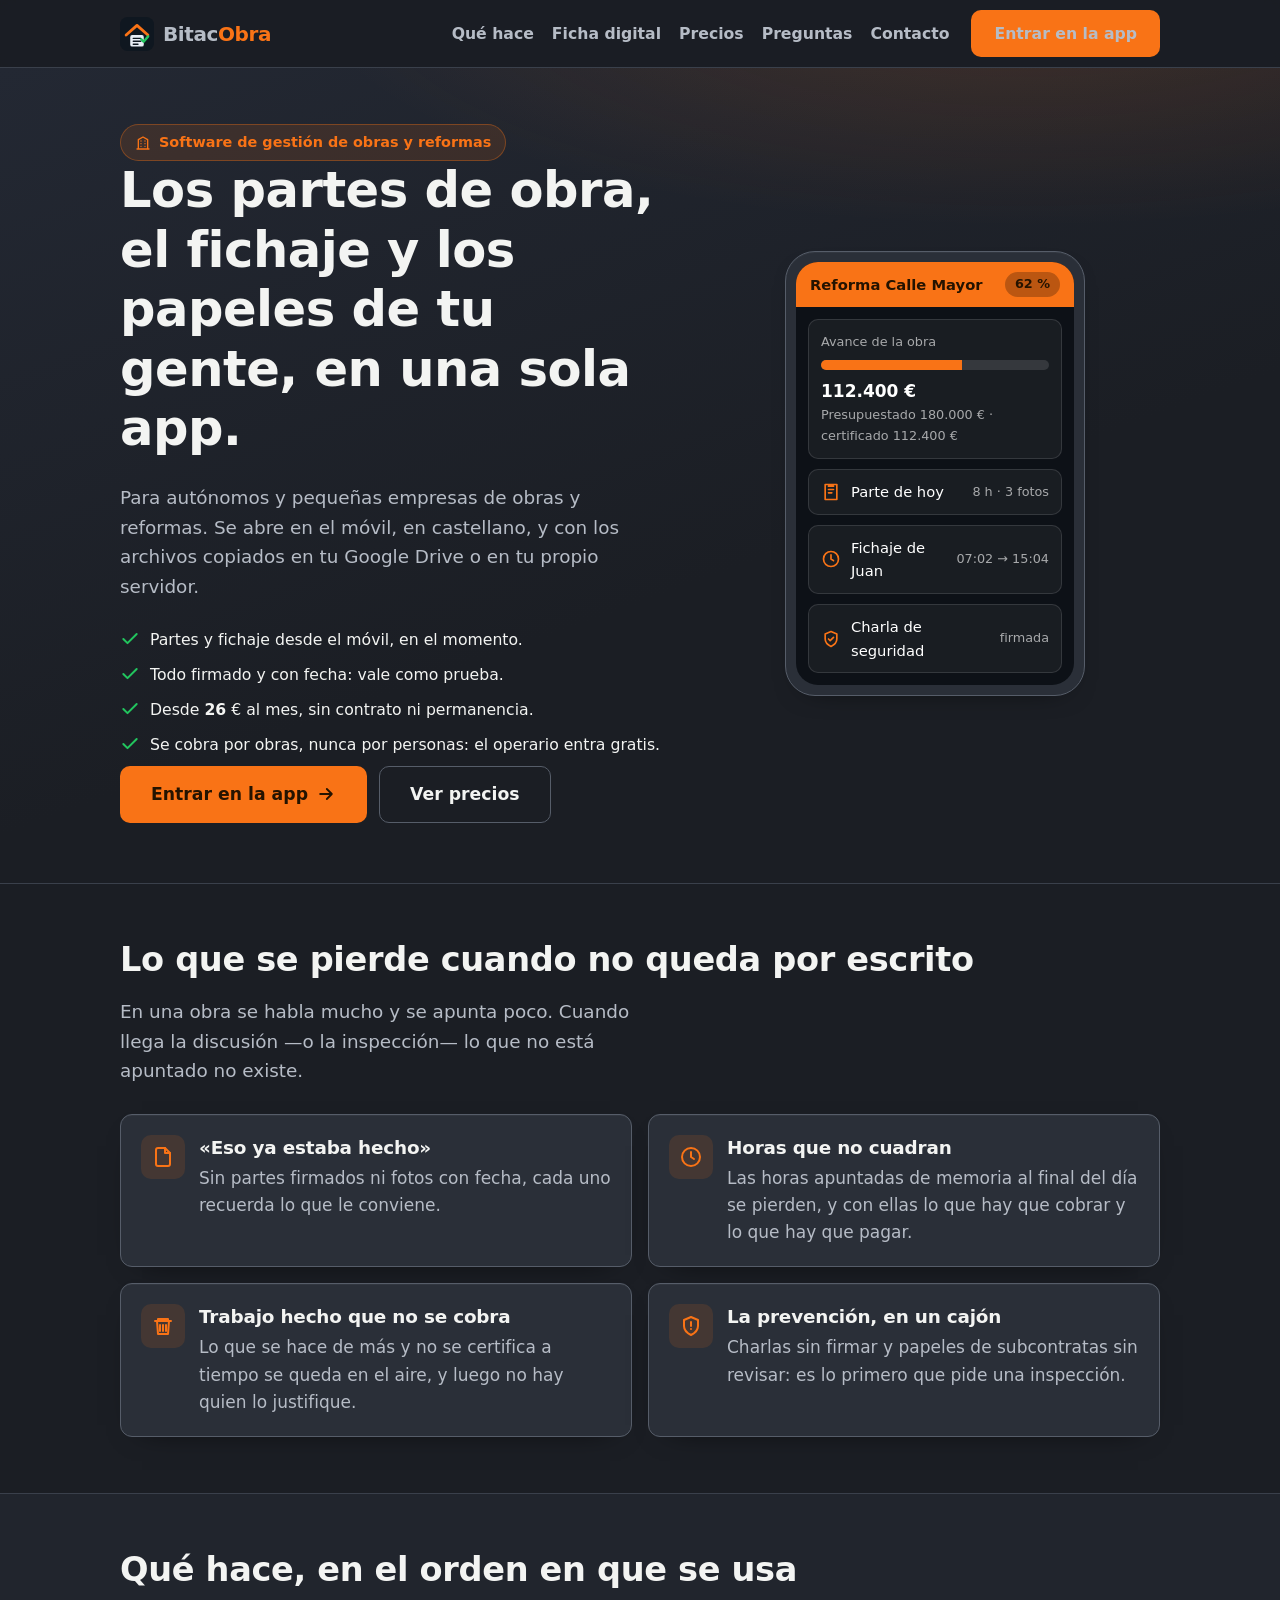
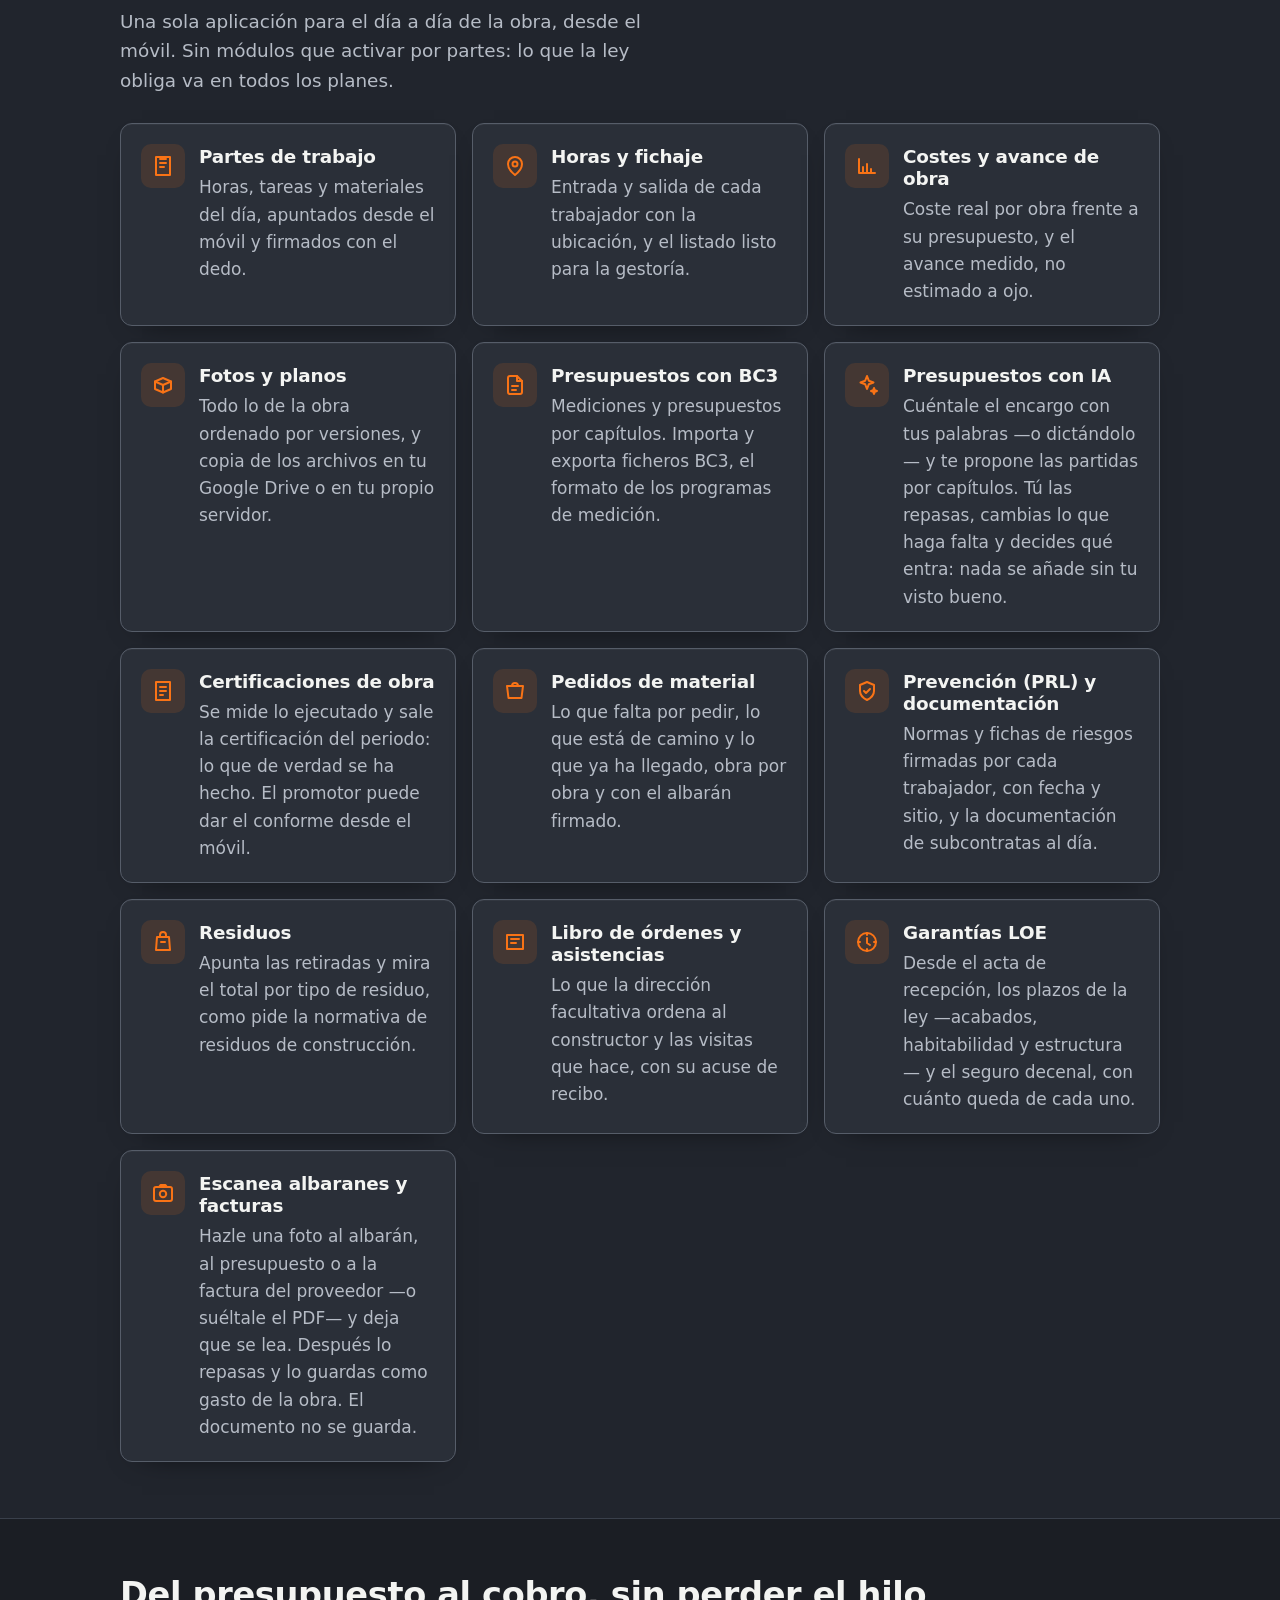
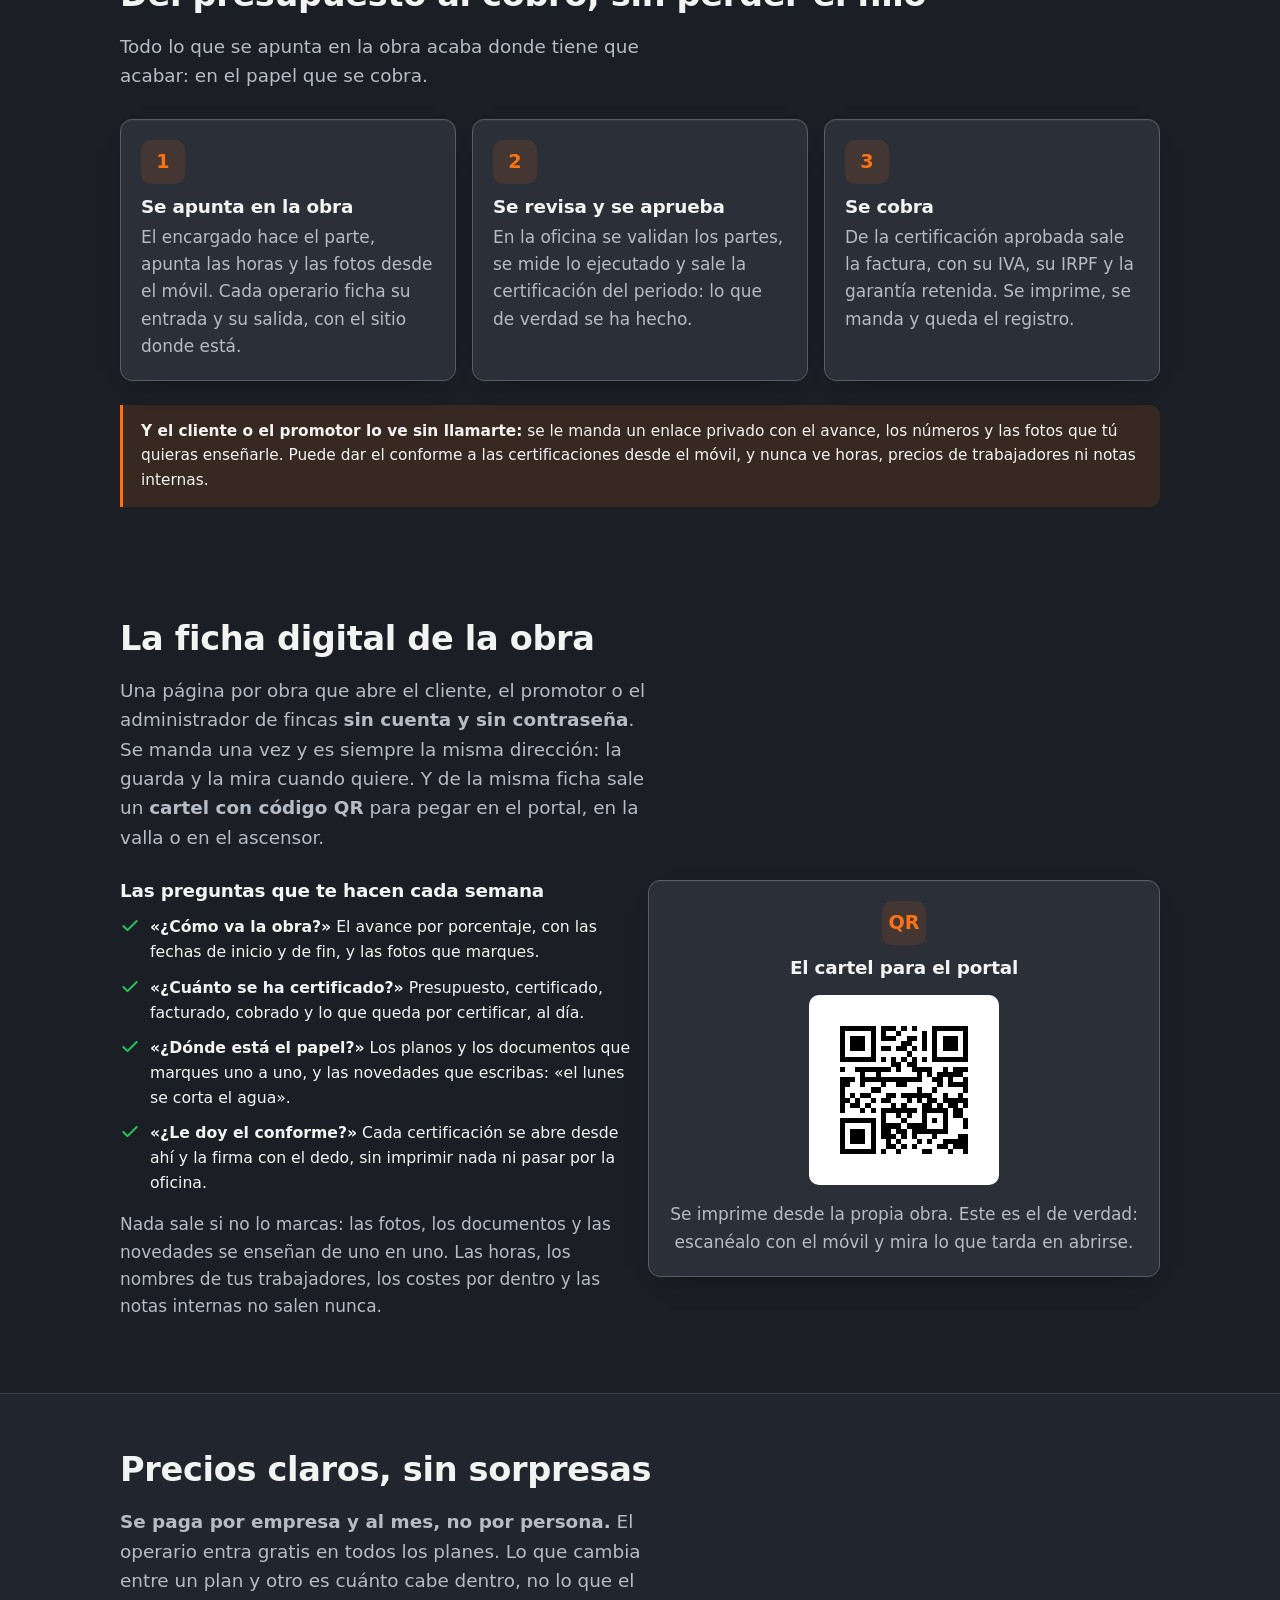
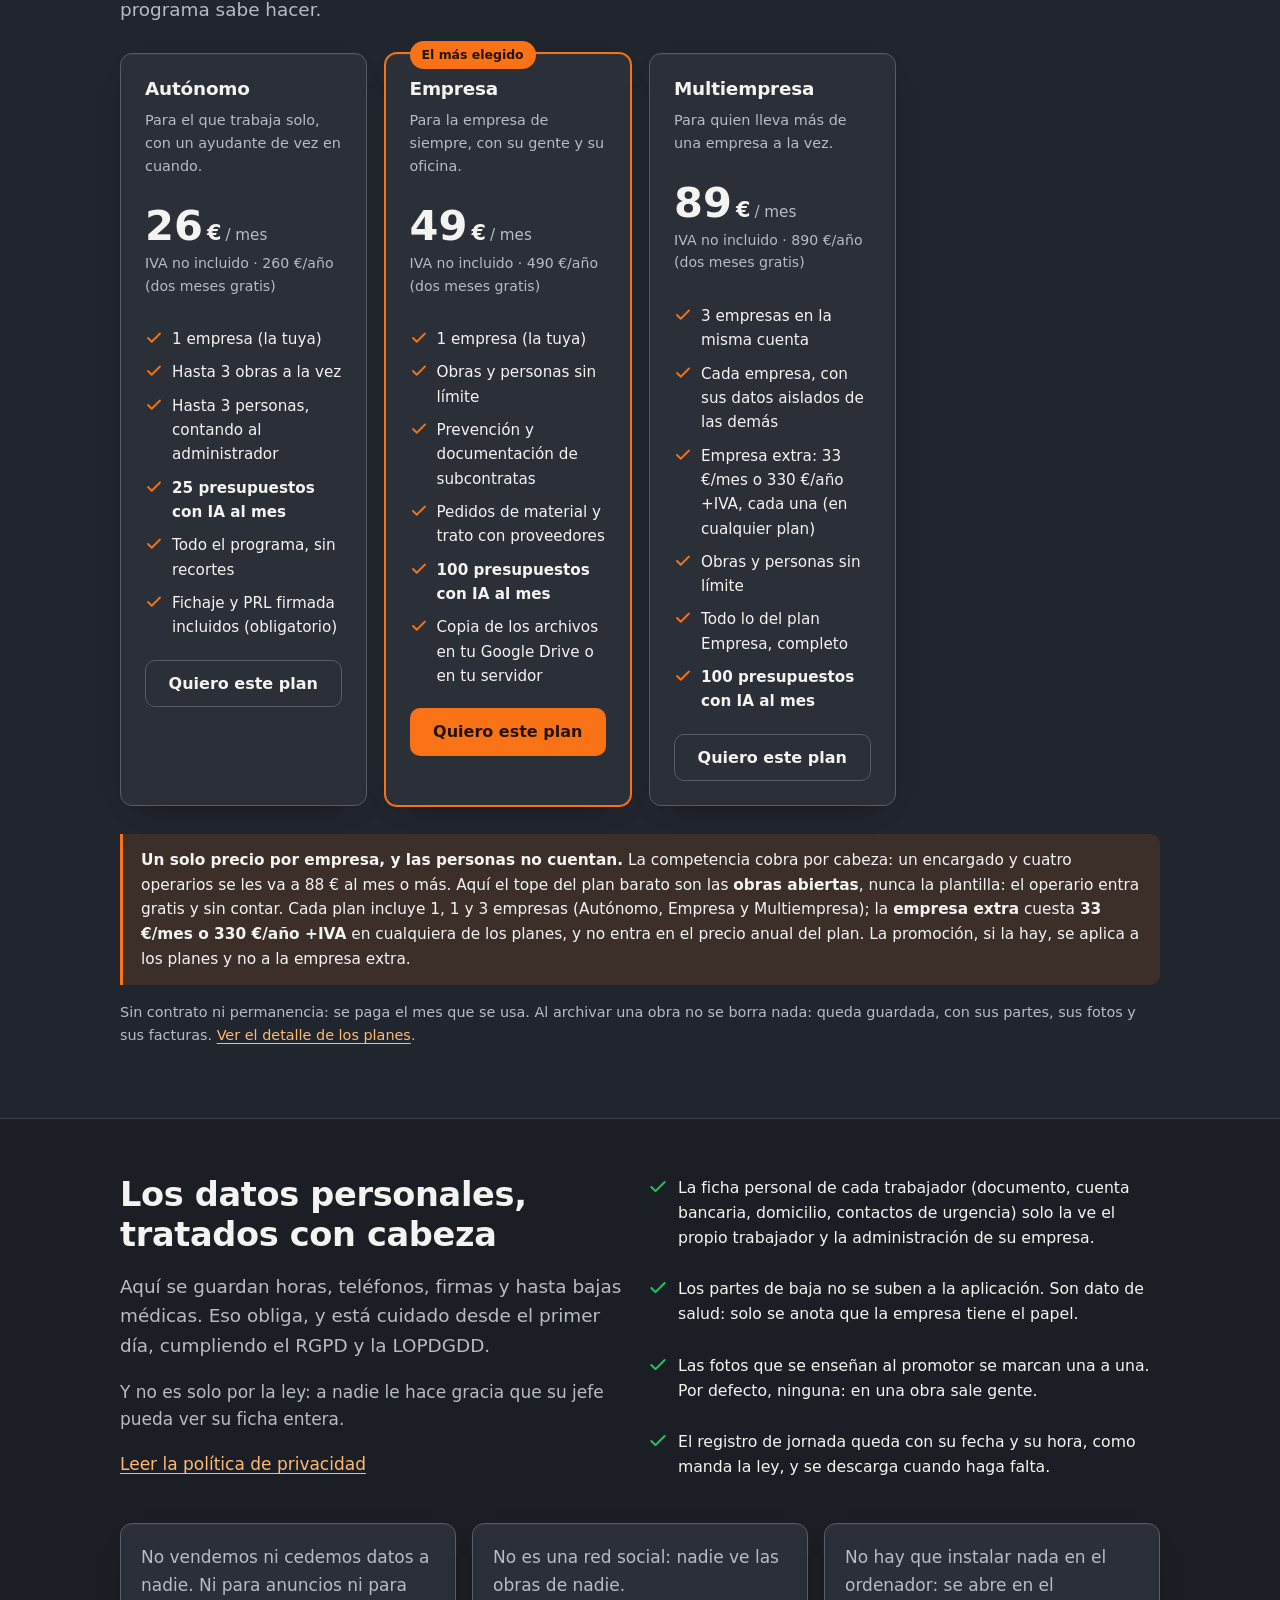
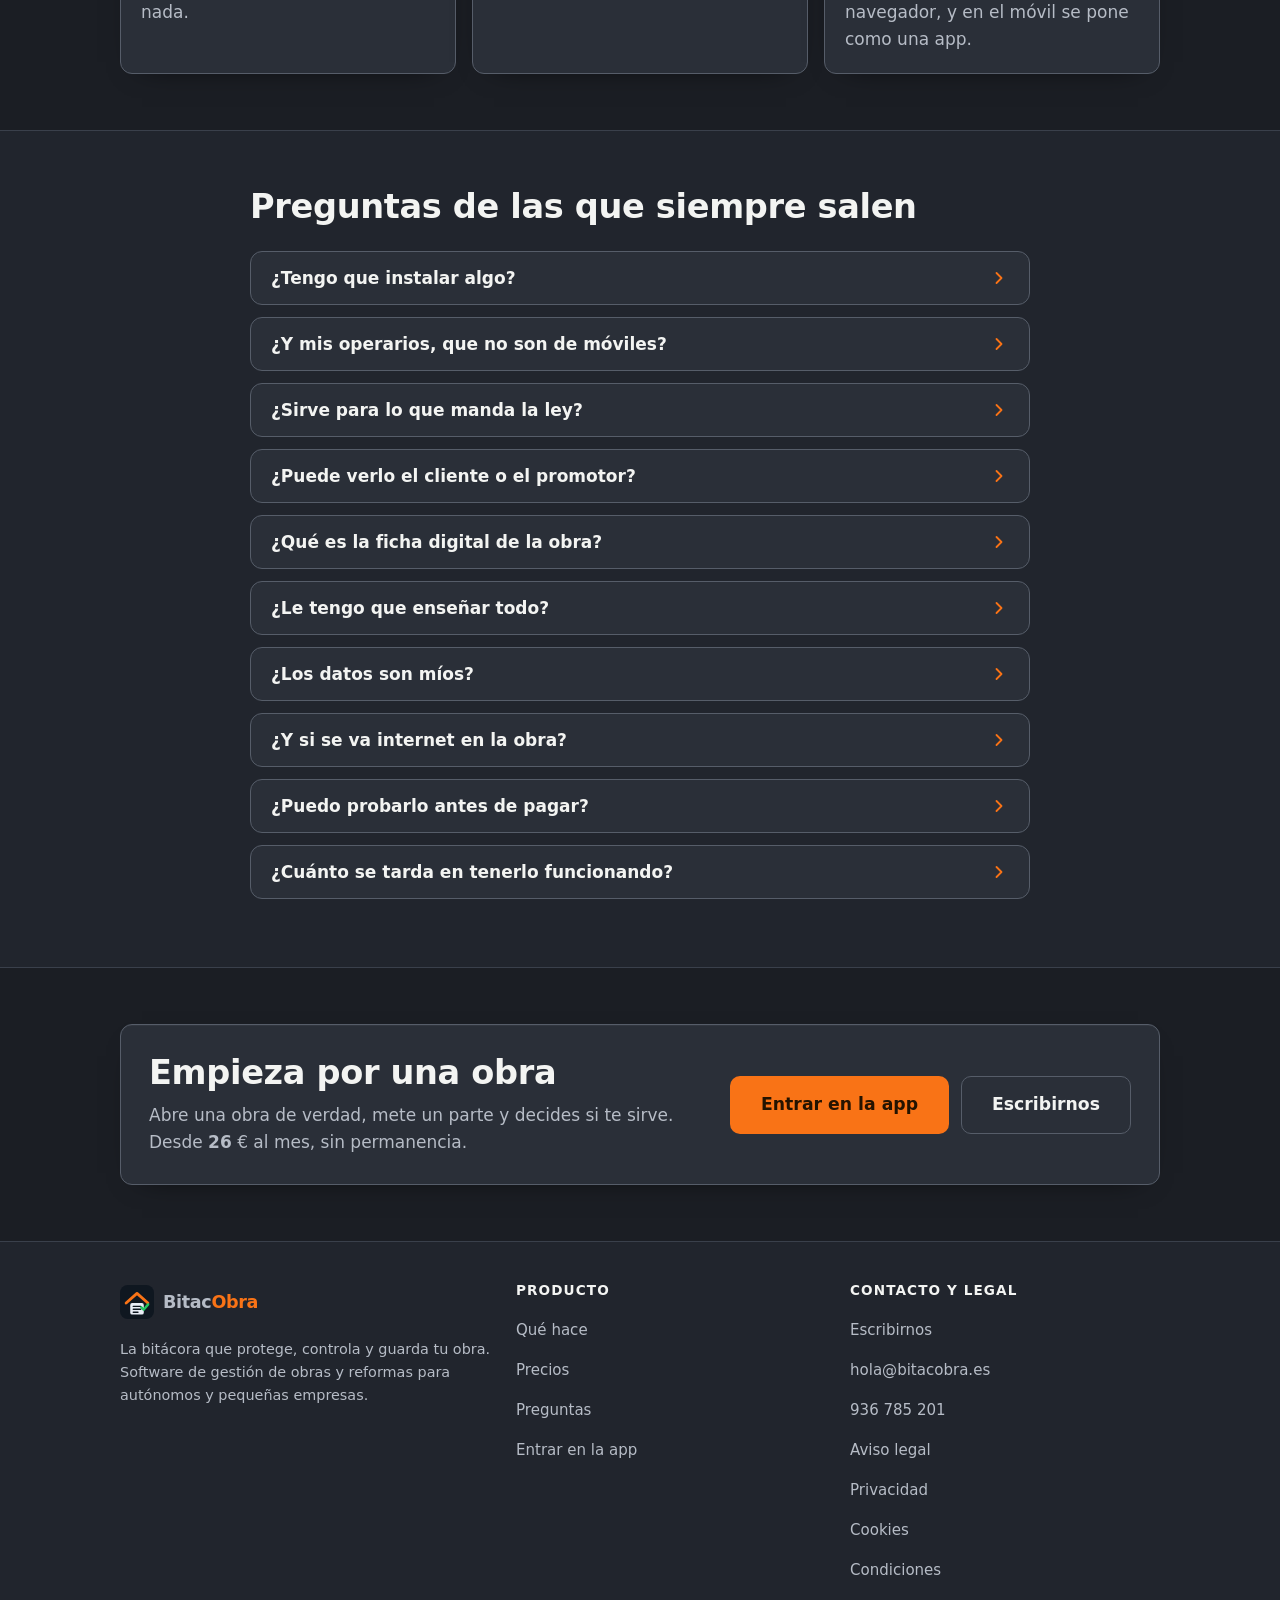
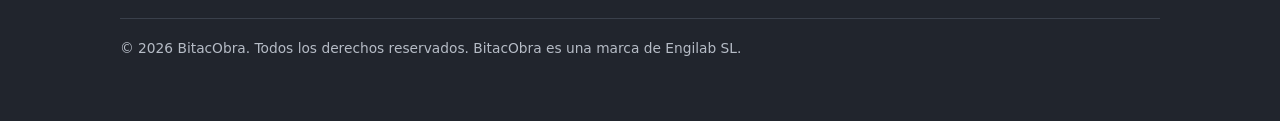
==== commit 0fcdbbe2: "La ficha digital de la obra: seccion nueva con las preguntas de siempre y el cartel con el QR" ====
--- a/index.html
+++ b/index.html
@@ -33,6 +33,7 @@
       </a>
       <nav class="main-nav" aria-label="Principal">
         <a href="#que-hace">Qué hace</a>
+        <a href="#ficha-digital">Ficha digital</a>
         <a href="precios.html">Precios</a>
         <a href="#preguntas">Preguntas</a>
         <a href="contacto.html">Contacto</a>
@@ -299,6 +300,45 @@
   </div>
 </section>
 
+<!-- ============================================ LA FICHA DIGITAL DE LA OBRA -->
+<section id="ficha-digital">
+  <div class="wrap">
+    <h2>La ficha digital de la obra</h2>
+    <p class="lead">Una página por obra que abre el cliente, el promotor o el administrador de fincas <strong>sin cuenta y sin contraseña</strong>. Se manda una vez y es siempre la misma dirección: la guarda y la mira cuando quiere. Y de la misma ficha sale un <strong>cartel con código QR</strong> para pegar en el portal, en la valla o en el ascensor.</p>
+
+    <div class="grid grid-2" style="margin-top:28px;align-items:start">
+      <div>
+        <h3>Las preguntas que te hacen cada semana</h3>
+        <ul class="ticks" style="margin-top:12px">
+          <li>
+            <svg class="tick" viewBox="0 0 24 24" fill="none" stroke="currentColor" stroke-width="2.4" stroke-linecap="round" stroke-linejoin="round" aria-hidden="true"><path d="M20 6 9 17l-5-5"/></svg>
+            <strong>«¿Cómo va la obra?»</strong> El avance por porcentaje, con las fechas de inicio y de fin, y las fotos que marques.
+          </li>
+          <li>
+            <svg class="tick" viewBox="0 0 24 24" fill="none" stroke="currentColor" stroke-width="2.4" stroke-linecap="round" stroke-linejoin="round" aria-hidden="true"><path d="M20 6 9 17l-5-5"/></svg>
+            <strong>«¿Cuánto se ha certificado?»</strong> Presupuesto, certificado, facturado, cobrado y lo que queda por certificar, al día.
+          </li>
+          <li>
+            <svg class="tick" viewBox="0 0 24 24" fill="none" stroke="currentColor" stroke-width="2.4" stroke-linecap="round" stroke-linejoin="round" aria-hidden="true"><path d="M20 6 9 17l-5-5"/></svg>
+            <strong>«¿Dónde está el papel?»</strong> Los planos y los documentos que marques uno a uno, y las novedades que escribas: «el lunes se corta el agua».
+          </li>
+          <li>
+            <svg class="tick" viewBox="0 0 24 24" fill="none" stroke="currentColor" stroke-width="2.4" stroke-linecap="round" stroke-linejoin="round" aria-hidden="true"><path d="M20 6 9 17l-5-5"/></svg>
+            <strong>«¿Le doy el conforme?»</strong> Cada certificación se abre desde ahí y la firma con el dedo, sin imprimir nada ni pasar por la oficina.
+          </li>
+        </ul>
+        <p class="muted" style="margin-top:16px">Nada sale si no lo marcas: las fotos, los documentos y las novedades se enseñan de uno en uno. Las horas, los nombres de tus trabajadores, los costes por dentro y las notas internas no salen nunca.</p>
+      </div>
+      <div class="card" style="text-align:center">
+        <span class="tile" style="font-weight:800;font-size:1.2rem">QR</span>
+        <h3 style="margin-top:12px">El cartel para el portal</h3>
+        <img src="cartel-qr.svg" alt="Código QR del cartel de la ficha digital de la obra" width="190" height="190" style="display:block;margin:16px auto;border:10px solid #fff;border-radius:10px;background:#fff">
+        <p class="muted">Se imprime desde la propia obra. Este es el de verdad: escanéalo con el móvil y mira lo que tarda en abrirse.</p>
+      </div>
+    </div>
+  </div>
+</section>
+
 <!-- =============================================================== PRECIOS -->
 <section id="precios" class="band">
   <div class="wrap">
@@ -423,7 +463,15 @@
       </details>
       <details>
         <summary>¿Puede verlo el cliente o el promotor?<svg class="chev" width="20" height="20" viewBox="0 0 24 24" fill="none" stroke="currentColor" stroke-width="2.2" stroke-linecap="round" stroke-linejoin="round" aria-hidden="true"><path d="M9 6l6 6-6 6"/></svg></summary>
-        <p>Solo si tú le mandas su enlace. Ve el avance, los números de la obra y las fotos que hayas marcado, y puede dar el conforme a las certificaciones desde el móvil. Nunca ve horas, precios de trabajadores ni notas internas.</p>
+        <p>Solo si tú le mandas su enlace. Ve el avance, los números de la obra, las fotos, los planos y los documentos que hayas marcado uno a uno, y las novedades que escribas. Puede dar el conforme a las certificaciones desde el móvil. Nunca ve horas, precios de trabajadores ni notas internas.</p>
+      </details>
+      <details>
+        <summary>¿Qué es la ficha digital de la obra?<svg class="chev" width="20" height="20" viewBox="0 0 24 24" fill="none" stroke="currentColor" stroke-width="2.2" stroke-linecap="round" stroke-linejoin="round" aria-hidden="true"><path d="M9 6l6 6-6 6"/></svg></summary>
+        <p>La página de una obra que abre el cliente, el promotor o el administrador de fincas sin cuenta ni contraseña: ahí ve el avance, el dinero (certificado, facturado y cobrado), las certificaciones con su conforme, las novedades que escribas y las fotos, planos y documentos que marques. Es siempre la misma dirección, y de ella sale un cartel con código QR para pegar en el portal.</p>
+      </details>
+      <details>
+        <summary>¿Le tengo que enseñar todo?<svg class="chev" width="20" height="20" viewBox="0 0 24 24" fill="none" stroke="currentColor" stroke-width="2.2" stroke-linecap="round" stroke-linejoin="round" aria-hidden="true"><path d="M9 6l6 6-6 6"/></svg></summary>
+        <p>No: nada sale si no lo marcas. Las fotos, los documentos y las novedades se enseñan de uno en uno, y lo de dentro —horas, nombres de tus trabajadores, costes y notas internas— no sale nunca en esa página.</p>
       </details>
       <details>
         <summary>¿Los datos son míos?<svg class="chev" width="20" height="20" viewBox="0 0 24 24" fill="none" stroke="currentColor" stroke-width="2.2" stroke-linecap="round" stroke-linejoin="round" aria-hidden="true"><path d="M9 6l6 6-6 6"/></svg></summary>
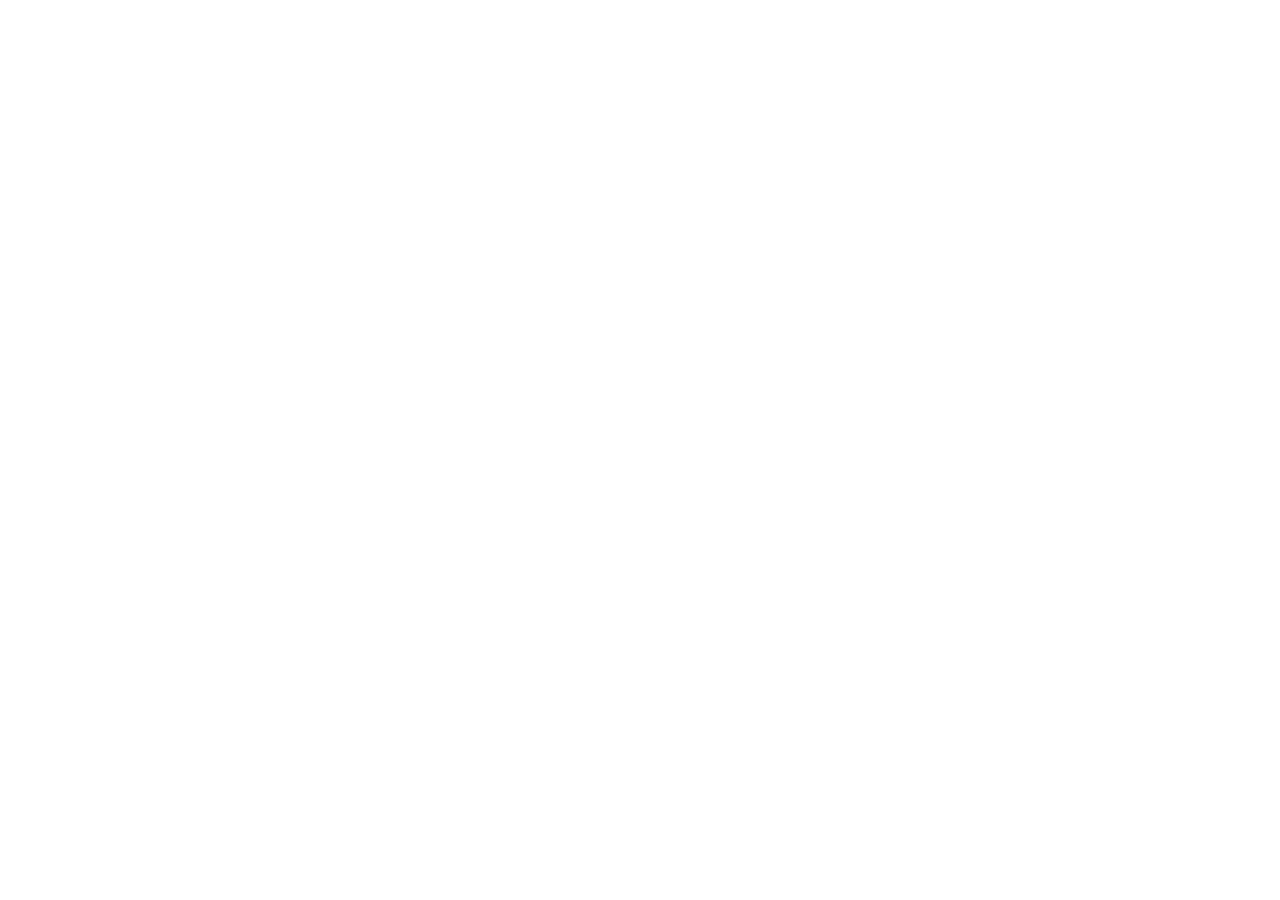
==== commit 866b4bbb: "Una sola web: esta deja de tener contenido propio y redirige a la app David: la bitacobra.es, la bit" ====
--- a/index.html
+++ b/index.html
@@ -1,555 +1,41 @@
 <!doctype html>
 <html lang="es">
 <head>
-<meta charset="utf-8">
-<meta name="viewport" content="width=device-width, initial-scale=1">
-<title>BitacObra · Software de gestión de obras y reformas</title>
-<meta name="description" content="Software de gestión de obras y reformas: partes de trabajo, fichaje, horas y costes, prevención firmada, fotos y planos y presupuestos que se escriben solos con IA. La obra entera en una aplicación, con el cliente al día por un enlace. Desde 26 €/mes.">
-<meta name="theme-color" content="#1b1e24">
-<link rel="icon" href="assets/favicon.svg" type="image/svg+xml">
-<link rel="canonical" href="https://bitacobra.es/">
-<meta property="og:type" content="website">
-<meta property="og:site_name" content="BitacObra">
-<meta property="og:title" content="BitacObra · Software de gestión de obras y reformas">
-<meta property="og:description" content="Partes, fichaje, costes y prevención en una sola app. El promotor ve el avance por su enlace. Desde 26 €/mes.">
-<meta property="og:url" content="https://bitacobra.es/">
-<meta property="og:locale" content="es_ES">
-<link rel="stylesheet" href="styles.css">
+  <meta charset="utf-8">
+  <meta name="viewport" content="width=device-width, initial-scale=1">
+  <title>BitacObra · te llevamos a la web buena</title>
+  <link rel="canonical" href="https://www.bitacobra.es/">
+  <meta name="robots" content="noindex">
+  <meta http-equiv="refresh" content="0; url=https://www.bitacobra.es/">
+  <script>
+    // Desde el 25-oct-2026 BitacObra tiene UNA sola web: la de la app, en www.bitacobra.es.
+    // Aquí solo quedan las redirecciones de las direcciones viejas, cada una a su sitio.
+    (function () {
+      var BUENA = "https://www.bitacobra.es";
+      var mapa = {
+        "/": BUENA + "/",
+        "/index.html": BUENA + "/",
+        "/precios.html": BUENA + "/#precios",
+        "/privacidad.html": BUENA + "/privacidad",
+        "/condiciones.html": BUENA + "/condiciones",
+        "/aviso-legal.html": BUENA + "/aviso-legal",
+        "/cookies.html": BUENA + "/cookies",
+        "/contacto.html": BUENA + "/",
+        "/gracias.html": BUENA + "/"
+      };
+      var aqui = location.pathname.replace(/\/+$/, "") || "/";
+      var destino = mapa[aqui];
+      if (!destino) {
+        // Rutas de la app que lleguen por aquí: se respetan. Cualquier otra cosa: a la portada.
+        destino = aqui.indexOf(".html") === -1
+          ? BUENA + location.pathname + location.search + location.hash
+          : BUENA + "/";
+      }
+      location.replace(destino);
+    })();
+  </script>
 </head>
 <body>
-<a class="skip" href="#contenido">Saltar al contenido</a>
-
-<!-- ============================================================= CABECERA -->
-<!-- NOTA DE PUBLICACIÓN: los botones «Entrar en la app» apuntan hoy a la dirección
-     actual de la aplicación. El día que la app esté en app.bitacobra.es, cambia
-     TODAS las apariciones de https://bitacobra-suite.lovable.app por
-     https://app.bitacobra.es (ver web/README.md). -->
-<header class="site-header">
-  <div class="wrap">
-    <div class="bar">
-      <a class="brand" href="index.html">
-        <img src="assets/icono.svg" alt="" aria-hidden="true">
-        <span class="name"><span class="bitac">Bitac</span><span class="obra">Obra</span></span>
-      </a>
-      <nav class="main-nav" aria-label="Principal">
-        <a href="#que-hace">Qué hace</a>
-        <a href="#ficha-digital">Ficha digital</a>
-        <a href="precios.html">Precios</a>
-        <a href="#preguntas">Preguntas</a>
-        <a href="contacto.html">Contacto</a>
-        <a class="btn btn-primary" href="https://bitacobra-suite.lovable.app">Entrar en la app</a>
-      </nav>
-    </div>
-  </div>
-</header>
-
-<main id="contenido">
-
-<!-- =============================================================== PORTADA -->
-<section class="hero">
-  <div class="wrap">
-    <div class="hero-grid">
-      <div>
-        <span class="pill">
-          <svg width="16" height="16" viewBox="0 0 24 24" fill="none" stroke="currentColor" stroke-width="2" stroke-linecap="round" stroke-linejoin="round" aria-hidden="true"><path d="M3 21h18M5 21V7l7-4 7 4v14M9 9h.01M15 9h.01M9 13h.01M15 13h.01M9 17h.01M15 17h.01"/></svg>
-          Software de gestión de obras y reformas
-        </span>
-        <h1>Los partes de obra, el fichaje y los papeles de tu gente, en una sola app.</h1>
-        <p class="lead">Para autónomos y pequeñas empresas de obras y reformas. Se abre en el móvil, en castellano, y con los archivos copiados en tu Google Drive o en tu propio servidor.</p>
-
-        <ul class="ticks">
-          <li>
-            <svg class="tick" viewBox="0 0 24 24" fill="none" stroke="currentColor" stroke-width="2.4" stroke-linecap="round" stroke-linejoin="round" aria-hidden="true"><path d="M20 6 9 17l-5-5"/></svg>
-            Partes y fichaje desde el móvil, en el momento.
-          </li>
-          <li>
-            <svg class="tick" viewBox="0 0 24 24" fill="none" stroke="currentColor" stroke-width="2.4" stroke-linecap="round" stroke-linejoin="round" aria-hidden="true"><path d="M20 6 9 17l-5-5"/></svg>
-            Todo firmado y con fecha: vale como prueba.
-          </li>
-          <li>
-            <svg class="tick" viewBox="0 0 24 24" fill="none" stroke="currentColor" stroke-width="2.4" stroke-linecap="round" stroke-linejoin="round" aria-hidden="true"><path d="M20 6 9 17l-5-5"/></svg>
-            Desde <span data-precio-desde>26</span> € al mes, sin contrato ni permanencia.
-          </li>
-          <li>
-            <svg class="tick" viewBox="0 0 24 24" fill="none" stroke="currentColor" stroke-width="2.4" stroke-linecap="round" stroke-linejoin="round" aria-hidden="true"><path d="M20 6 9 17l-5-5"/></svg>
-            Se cobra por obras, nunca por personas: el operario entra gratis.
-          </li>
-        </ul>
-
-        <div class="btn-row">
-          <a class="btn btn-primary btn-lg" href="https://bitacobra-suite.lovable.app">
-            Entrar en la app
-            <svg width="20" height="20" viewBox="0 0 24 24" fill="none" stroke="currentColor" stroke-width="2.2" stroke-linecap="round" stroke-linejoin="round" aria-hidden="true"><path d="M5 12h14M13 6l6 6-6 6"/></svg>
-          </a>
-          <a class="btn btn-outline btn-lg" href="precios.html">Ver precios</a>
-        </div>
-      </div>
-
-      <!-- El móvil dibujado con HTML y CSS: cómo se ve una obra dentro de la app. -->
-      <div class="phone" aria-hidden="true">
-        <div class="phone-screen">
-          <div class="phone-top">
-            <span>Reforma Calle Mayor</span>
-            <span class="pct">62 %</span>
-          </div>
-          <div class="phone-body">
-            <div class="phone-box">
-              <div class="lbl">Avance de la obra</div>
-              <div class="bar-track"><div class="bar-fill"></div></div>
-              <p style="margin:8px 0 0;font-weight:700">112.400 €</p>
-              <p class="lbl" style="margin:0">Presupuestado 180.000 € · certificado 112.400 €</p>
-            </div>
-            <div class="phone-row">
-              <svg viewBox="0 0 24 24" fill="none" stroke="currentColor" stroke-width="2" stroke-linecap="round" stroke-linejoin="round"><path d="M9 5h6M9 9h6M9 13h4M5 3h14v18H5z"/></svg>
-              <span class="grow">Parte de hoy</span><span class="r">8 h · 3 fotos</span>
-            </div>
-            <div class="phone-row">
-              <svg viewBox="0 0 24 24" fill="none" stroke="currentColor" stroke-width="2" stroke-linecap="round" stroke-linejoin="round"><circle cx="12" cy="12" r="9"/><path d="M12 7v5l3 2"/></svg>
-              <span class="grow">Fichaje de Juan</span><span class="r">07:02 → 15:04</span>
-            </div>
-            <div class="phone-row">
-              <svg viewBox="0 0 24 24" fill="none" stroke="currentColor" stroke-width="2" stroke-linecap="round" stroke-linejoin="round"><path d="M12 3l7 3v6c0 4-3 7-7 9-4-2-7-5-7-9V6z"/><path d="M9 12l2 2 4-4"/></svg>
-              <span class="grow">Charla de seguridad</span><span class="r">firmada</span>
-            </div>
-          </div>
-        </div>
-      </div>
-    </div>
-  </div>
-</section>
-
-<!-- =============================================================== EL PROBLEMA -->
-<section>
-  <div class="wrap">
-    <h2>Lo que se pierde cuando no queda por escrito</h2>
-    <p class="lead">En una obra se habla mucho y se apunta poco. Cuando llega la discusión —o la inspección— lo que no está apuntado no existe.</p>
-
-    <div class="grid grid-2" style="margin-top:28px">
-      <div class="card with-icon">
-        <span class="tile" aria-hidden="true">
-          <svg viewBox="0 0 24 24" fill="none" stroke="currentColor" stroke-width="2" stroke-linecap="round" stroke-linejoin="round"><path d="M14 3H7a2 2 0 0 0-2 2v14a2 2 0 0 0 2 2h10a2 2 0 0 0 2-2V8z"/><path d="M14 3v5h5"/></svg>
-        </span>
-        <div>
-          <h3>«Eso ya estaba hecho»</h3>
-          <p class="muted">Sin partes firmados ni fotos con fecha, cada uno recuerda lo que le conviene.</p>
-        </div>
-      </div>
-      <div class="card with-icon">
-        <span class="tile" aria-hidden="true">
-          <svg viewBox="0 0 24 24" fill="none" stroke="currentColor" stroke-width="2" stroke-linecap="round" stroke-linejoin="round"><circle cx="12" cy="12" r="9"/><path d="M12 7v5l3 2"/></svg>
-        </span>
-        <div>
-          <h3>Horas que no cuadran</h3>
-          <p class="muted">Las horas apuntadas de memoria al final del día se pierden, y con ellas lo que hay que cobrar y lo que hay que pagar.</p>
-        </div>
-      </div>
-      <div class="card with-icon">
-        <span class="tile" aria-hidden="true">
-          <svg viewBox="0 0 24 24" fill="none" stroke="currentColor" stroke-width="2" stroke-linecap="round" stroke-linejoin="round"><path d="M4 7h16M7 7V5h10v2M6 7l1 13h10l1-13"/><path d="M12 11v6M9 11v6M15 11v6"/></svg>
-        </span>
-        <div>
-          <h3>Trabajo hecho que no se cobra</h3>
-          <p class="muted">Lo que se hace de más y no se certifica a tiempo se queda en el aire, y luego no hay quien lo justifique.</p>
-        </div>
-      </div>
-      <div class="card with-icon">
-        <span class="tile" aria-hidden="true">
-          <svg viewBox="0 0 24 24" fill="none" stroke="currentColor" stroke-width="2" stroke-linecap="round" stroke-linejoin="round"><path d="M12 3l7 3v6c0 4-3 7-7 9-4-2-7-5-7-9V6z"/><path d="M12 8v4"/><path d="M12 15h.01"/></svg>
-        </span>
-        <div>
-          <h3>La prevención, en un cajón</h3>
-          <p class="muted">Charlas sin firmar y papeles de subcontratas sin revisar: es lo primero que pide una inspección.</p>
-        </div>
-      </div>
-    </div>
-  </div>
-</section>
-
-<!-- =============================================================== QUÉ HACE -->
-<section id="que-hace" class="band">
-  <div class="wrap">
-    <h2>Qué hace, en el orden en que se usa</h2>
-    <p class="lead">Una sola aplicación para el día a día de la obra, desde el móvil. Sin módulos que activar por partes: lo que la ley obliga va en todos los planes.</p>
-
-    <div class="grid grid-3" style="margin-top:28px">
-      <div class="card with-icon">
-        <span class="tile" aria-hidden="true"><svg viewBox="0 0 24 24" fill="none" stroke="currentColor" stroke-width="2" stroke-linecap="round" stroke-linejoin="round"><path d="M9 5h6M9 9h6M9 13h4M5 3h14v18H5z"/></svg></span>
-        <div>
-          <h3>Partes de trabajo</h3>
-          <p class="muted">Horas, tareas y materiales del día, apuntados desde el móvil y firmados con el dedo.</p>
-        </div>
-      </div>
-      <div class="card with-icon">
-        <span class="tile" aria-hidden="true"><svg viewBox="0 0 24 24" fill="none" stroke="currentColor" stroke-width="2" stroke-linecap="round" stroke-linejoin="round"><path d="M12 21s7-5.5 7-11a7 7 0 1 0-14 0c0 5.5 7 11 7 11z"/><circle cx="12" cy="10" r="2.5"/></svg></span>
-        <div>
-          <h3>Horas y fichaje</h3>
-          <p class="muted">Entrada y salida de cada trabajador con la ubicación, y el listado listo para la gestoría.</p>
-        </div>
-      </div>
-      <div class="card with-icon">
-        <span class="tile" aria-hidden="true"><svg viewBox="0 0 24 24" fill="none" stroke="currentColor" stroke-width="2" stroke-linecap="round" stroke-linejoin="round"><path d="M4 19V5M4 19h16"/><path d="M8 19v-6M12 19v-9M16 19v-4"/></svg></span>
-        <div>
-          <h3>Costes y avance de obra</h3>
-          <p class="muted">Coste real por obra frente a su presupuesto, y el avance medido, no estimado a ojo.</p>
-        </div>
-      </div>
-      <div class="card with-icon">
-        <span class="tile" aria-hidden="true"><svg viewBox="0 0 24 24" fill="none" stroke="currentColor" stroke-width="2" stroke-linecap="round" stroke-linejoin="round"><path d="M4 8.5 12 5l8 3.5-8 3.5z"/><path d="M4 8.5V16l8 3.5 8-3.5V8.5"/><path d="M12 12v7.5"/></svg></span>
-        <div>
-          <h3>Fotos y planos</h3>
-          <p class="muted">Todo lo de la obra ordenado por versiones, y copia de los archivos en tu Google Drive o en tu propio servidor.</p>
-        </div>
-      </div>
-      <div class="card with-icon">
-        <span class="tile" aria-hidden="true"><svg viewBox="0 0 24 24" fill="none" stroke="currentColor" stroke-width="2" stroke-linecap="round" stroke-linejoin="round"><path d="M14 3H7a2 2 0 0 0-2 2v14a2 2 0 0 0 2 2h10a2 2 0 0 0 2-2V8z"/><path d="M14 3v5h5"/><path d="M9 13h6M9 17h4"/></svg></span>
-        <div>
-          <h3>Presupuestos con BC3</h3>
-          <p class="muted">Mediciones y presupuestos por capítulos. Importa y exporta ficheros BC3, el formato de los programas de medición.</p>
-        </div>
-      </div>
-      <div class="card with-icon">
-        <span class="tile" aria-hidden="true"><svg viewBox="0 0 24 24" fill="none" stroke="currentColor" stroke-width="2" stroke-linecap="round" stroke-linejoin="round"><path d="M12 3l1.8 4.7L18.5 9.5l-4.7 1.8L12 16l-1.8-4.7L5.5 9.5l4.7-1.8z"/><path d="M19 15l.8 2.2L22 18l-2.2.8L19 21l-.8-2.2L16 18l2.2-.8z"/></svg></span>
-        <div>
-          <h3>Presupuestos con IA</h3>
-          <p class="muted">Cuéntale el encargo con tus palabras —o dictándolo— y te propone las partidas por capítulos. Tú las repasas, cambias lo que haga falta y decides qué entra: nada se añade sin tu visto bueno.</p>
-        </div>
-      </div>
-      <div class="card with-icon">
-        <span class="tile" aria-hidden="true"><svg viewBox="0 0 24 24" fill="none" stroke="currentColor" stroke-width="2" stroke-linecap="round" stroke-linejoin="round"><path d="M5 3h14v18H5z"/><path d="M9 8h6M9 12h6M9 16h3"/></svg></span>
-        <div>
-          <h3>Certificaciones de obra</h3>
-          <p class="muted">Se mide lo ejecutado y sale la certificación del periodo: lo que de verdad se ha hecho. El promotor puede dar el conforme desde el móvil.</p>
-        </div>
-      </div>
-      <div class="card with-icon">
-        <span class="tile" aria-hidden="true"><svg viewBox="0 0 24 24" fill="none" stroke="currentColor" stroke-width="2" stroke-linecap="round" stroke-linejoin="round"><path d="M4 7h16l-1.5 12h-13z"/><path d="M9 7a3 3 0 0 1 6 0"/></svg></span>
-        <div>
-          <h3>Pedidos de material</h3>
-          <p class="muted">Lo que falta por pedir, lo que está de camino y lo que ya ha llegado, obra por obra y con el albarán firmado.</p>
-        </div>
-      </div>
-      <div class="card with-icon">
-        <span class="tile" aria-hidden="true"><svg viewBox="0 0 24 24" fill="none" stroke="currentColor" stroke-width="2" stroke-linecap="round" stroke-linejoin="round"><path d="M12 3l7 3v6c0 4-3 7-7 9-4-2-7-5-7-9V6z"/><path d="M9 12l2 2 4-4"/></svg></span>
-        <div>
-          <h3>Prevención (PRL) y documentación</h3>
-          <p class="muted">Normas y fichas de riesgos firmadas por cada trabajador, con fecha y sitio, y la documentación de subcontratas al día.</p>
-        </div>
-      </div>
-      <div class="card with-icon">
-        <span class="tile" aria-hidden="true"><svg viewBox="0 0 24 24" fill="none" stroke="currentColor" stroke-width="2" stroke-linecap="round" stroke-linejoin="round"><path d="M6 7h12l1 13H5z"/><path d="M9 7V5a3 3 0 0 1 6 0v2"/><path d="M10 12h4"/></svg></span>
-        <div>
-          <h3>Residuos</h3>
-          <p class="muted">Apunta las retiradas y mira el total por tipo de residuo, como pide la normativa de residuos de construcción.</p>
-        </div>
-      </div>
-      <div class="card with-icon">
-        <span class="tile" aria-hidden="true"><svg viewBox="0 0 24 24" fill="none" stroke="currentColor" stroke-width="2" stroke-linecap="round" stroke-linejoin="round"><path d="M4 5h16v14H4z"/><path d="M8 9h8M8 13h5"/></svg></span>
-        <div>
-          <h3>Libro de órdenes y asistencias</h3>
-          <p class="muted">Lo que la dirección facultativa ordena al constructor y las visitas que hace, con su acuse de recibo.</p>
-        </div>
-      </div>
-      <div class="card with-icon">
-        <span class="tile" aria-hidden="true"><svg viewBox="0 0 24 24" fill="none" stroke="currentColor" stroke-width="2" stroke-linecap="round" stroke-linejoin="round"><circle cx="12" cy="12" r="9"/><path d="M12 8v5l3 2"/><path d="M12 3v2M21 12h-2M12 21v-2M3 12h2"/></svg></span>
-        <div>
-          <h3>Garantías LOE</h3>
-          <p class="muted">Desde el acta de recepción, los plazos de la ley —acabados, habitabilidad y estructura— y el seguro decenal, con cuánto queda de cada uno.</p>
-        </div>
-      </div>
-      <div class="card with-icon">
-        <span class="tile" aria-hidden="true"><svg viewBox="0 0 24 24" fill="none" stroke="currentColor" stroke-width="2" stroke-linecap="round" stroke-linejoin="round"><rect x="3" y="6" width="18" height="14" rx="2"/><circle cx="12" cy="13" r="3.2"/><path d="M8 6l1.5-2h5L16 6"/></svg></span>
-        <div>
-          <h3>Escanea albaranes y facturas</h3>
-          <p class="muted">Hazle una foto al albarán, al presupuesto o a la factura del proveedor —o suéltale el PDF— y deja que se lea. Después lo repasas y lo guardas como gasto de la obra. El documento no se guarda.</p>
-        </div>
-      </div>
-    </div>
-  </div>
-</section>
-
-<!-- =============================================================== CÓMO FUNCIONA -->
-<section>
-  <div class="wrap">
-    <h2>Del presupuesto al cobro, sin perder el hilo</h2>
-    <p class="lead">Todo lo que se apunta en la obra acaba donde tiene que acabar: en el papel que se cobra.</p>
-
-    <div class="grid grid-3" style="margin-top:28px">
-      <div class="card">
-        <span class="tile" style="font-weight:800;font-size:1.2rem">1</span>
-        <h3 style="margin-top:12px">Se apunta en la obra</h3>
-        <p class="muted">El encargado hace el parte, apunta las horas y las fotos desde el móvil. Cada operario ficha su entrada y su salida, con el sitio donde está.</p>
-      </div>
-      <div class="card">
-        <span class="tile" style="font-weight:800;font-size:1.2rem">2</span>
-        <h3 style="margin-top:12px">Se revisa y se aprueba</h3>
-        <p class="muted">En la oficina se validan los partes, se mide lo ejecutado y sale la certificación del periodo: lo que de verdad se ha hecho.</p>
-      </div>
-      <div class="card">
-        <span class="tile" style="font-weight:800;font-size:1.2rem">3</span>
-        <h3 style="margin-top:12px">Se cobra</h3>
-        <p class="muted">De la certificación aprobada sale la factura, con su IVA, su IRPF y la garantía retenida. Se imprime, se manda y queda el registro.</p>
-      </div>
-    </div>
-
-    <div class="note" style="margin-top:24px">
-      <strong>Y el cliente o el promotor lo ve sin llamarte:</strong> se le manda un enlace
-      privado con el avance, los números y las fotos que tú quieras enseñarle. Puede dar el
-      conforme a las certificaciones desde el móvil, y nunca ve horas, precios de
-      trabajadores ni notas internas.
-    </div>
-  </div>
-</section>
-
-<!-- ============================================ LA FICHA DIGITAL DE LA OBRA -->
-<section id="ficha-digital">
-  <div class="wrap">
-    <h2>La ficha digital de la obra</h2>
-    <p class="lead">Una página por obra que abre el cliente, el promotor o el administrador de fincas <strong>sin cuenta y sin contraseña</strong>. Se manda una vez y es siempre la misma dirección: la guarda y la mira cuando quiere. Y de la misma ficha sale un <strong>cartel con código QR</strong> para pegar en el portal, en la valla o en el ascensor.</p>
-
-    <div class="grid grid-2" style="margin-top:28px;align-items:start">
-      <div>
-        <h3>Las preguntas que te hacen cada semana</h3>
-        <ul class="ticks" style="margin-top:12px">
-          <li>
-            <svg class="tick" viewBox="0 0 24 24" fill="none" stroke="currentColor" stroke-width="2.4" stroke-linecap="round" stroke-linejoin="round" aria-hidden="true"><path d="M20 6 9 17l-5-5"/></svg>
-            <strong>«¿Cómo va la obra?»</strong> El avance por porcentaje, con las fechas de inicio y de fin, y las fotos que marques.
-          </li>
-          <li>
-            <svg class="tick" viewBox="0 0 24 24" fill="none" stroke="currentColor" stroke-width="2.4" stroke-linecap="round" stroke-linejoin="round" aria-hidden="true"><path d="M20 6 9 17l-5-5"/></svg>
-            <strong>«¿Cuánto se ha certificado?»</strong> Presupuesto, certificado, facturado, cobrado y lo que queda por certificar, al día.
-          </li>
-          <li>
-            <svg class="tick" viewBox="0 0 24 24" fill="none" stroke="currentColor" stroke-width="2.4" stroke-linecap="round" stroke-linejoin="round" aria-hidden="true"><path d="M20 6 9 17l-5-5"/></svg>
-            <strong>«¿Dónde está el papel?»</strong> Los planos y los documentos que marques uno a uno, y las novedades que escribas: «el lunes se corta el agua».
-          </li>
-          <li>
-            <svg class="tick" viewBox="0 0 24 24" fill="none" stroke="currentColor" stroke-width="2.4" stroke-linecap="round" stroke-linejoin="round" aria-hidden="true"><path d="M20 6 9 17l-5-5"/></svg>
-            <strong>«¿Le doy el conforme?»</strong> Cada certificación se abre desde ahí y la firma con el dedo, sin imprimir nada ni pasar por la oficina.
-          </li>
-        </ul>
-        <p class="muted" style="margin-top:16px">Nada sale si no lo marcas: las fotos, los documentos y las novedades se enseñan de uno en uno. Las horas, los nombres de tus trabajadores, los costes por dentro y las notas internas no salen nunca.</p>
-      </div>
-      <div class="card" style="text-align:center">
-        <span class="tile" style="font-weight:800;font-size:1.2rem">QR</span>
-        <h3 style="margin-top:12px">El cartel para el portal</h3>
-        <img src="cartel-qr.svg" alt="Código QR del cartel de la ficha digital de la obra" width="190" height="190" style="display:block;margin:16px auto;border:10px solid #fff;border-radius:10px;background:#fff">
-        <p class="muted">Se imprime desde la propia obra. Este es el de verdad: escanéalo con el móvil y mira lo que tarda en abrirse.</p>
-      </div>
-    </div>
-  </div>
-</section>
-
-<!-- =============================================================== PRECIOS -->
-<section id="precios" class="band">
-  <div class="wrap">
-    <h2>Precios claros, sin sorpresas</h2>
-    <p class="lead"><strong>Se paga por empresa y al mes, no por persona.</strong> El operario entra gratis en todos los planes. Lo que cambia entre un plan y otro es cuánto cabe dentro, no lo que el programa sabe hacer.</p>
-
-    <!-- El cartel de la promocion: lo rellena promo.js con lo que diga la base. Sin promocion, se
-         queda escondido. Sin esto, quien entra por el menu de la portada (bitacobra.es/#precios)
-         veia los precios de tarifa y no la oferta: el cartel solo estaba en precios.html. -->
-    <div id="promo" hidden></div>
-
-    <div class="plans">
-      <div class="plan">
-        <h3>Autónomo</h3>
-        <p class="muted small">Para el que trabaja solo, con un ayudante de vez en cuando.</p>
-        <div class="price"><span class="amount">26</span><span class="cur">€</span><span class="per">/ mes</span></div>
-        <p class="iva">IVA no incluido · 260 €/año (dos meses gratis)</p>
-        <ul>
-          <li><svg viewBox="0 0 24 24" fill="none" stroke="currentColor" stroke-width="2.4" stroke-linecap="round" stroke-linejoin="round" aria-hidden="true"><path d="M20 6 9 17l-5-5"/></svg> 1 empresa (la tuya)</li>
-          <li><svg viewBox="0 0 24 24" fill="none" stroke="currentColor" stroke-width="2.4" stroke-linecap="round" stroke-linejoin="round" aria-hidden="true"><path d="M20 6 9 17l-5-5"/></svg> Hasta 3 obras a la vez</li>
-          <li><svg viewBox="0 0 24 24" fill="none" stroke="currentColor" stroke-width="2.4" stroke-linecap="round" stroke-linejoin="round" aria-hidden="true"><path d="M20 6 9 17l-5-5"/></svg> Hasta 3 personas, contando al administrador</li>
-          <li><svg viewBox="0 0 24 24" fill="none" stroke="currentColor" stroke-width="2.4" stroke-linecap="round" stroke-linejoin="round" aria-hidden="true"><path d="M20 6 9 17l-5-5"/></svg> <strong>25 presupuestos con IA al mes</strong></li>
-          <li><svg viewBox="0 0 24 24" fill="none" stroke="currentColor" stroke-width="2.4" stroke-linecap="round" stroke-linejoin="round" aria-hidden="true"><path d="M20 6 9 17l-5-5"/></svg> Todo el programa, sin recortes</li>
-          <li><svg viewBox="0 0 24 24" fill="none" stroke="currentColor" stroke-width="2.4" stroke-linecap="round" stroke-linejoin="round" aria-hidden="true"><path d="M20 6 9 17l-5-5"/></svg> Fichaje y PRL firmada incluidos (obligatorio)</li>
-        </ul>
-        <a class="btn btn-outline" href="contacto.html?plan=autonomo">Quiero este plan</a>
-      </div>
-
-      <div class="plan best">
-        <span class="tag">El más elegido</span>
-        <h3>Empresa</h3>
-        <p class="muted small">Para la empresa de siempre, con su gente y su oficina.</p>
-        <div class="price"><span class="amount">49</span><span class="cur">€</span><span class="per">/ mes</span></div>
-        <p class="iva">IVA no incluido · 490 €/año (dos meses gratis)</p>
-        <ul>
-          <li><svg viewBox="0 0 24 24" fill="none" stroke="currentColor" stroke-width="2.4" stroke-linecap="round" stroke-linejoin="round" aria-hidden="true"><path d="M20 6 9 17l-5-5"/></svg> 1 empresa (la tuya)</li>
-          <li><svg viewBox="0 0 24 24" fill="none" stroke="currentColor" stroke-width="2.4" stroke-linecap="round" stroke-linejoin="round" aria-hidden="true"><path d="M20 6 9 17l-5-5"/></svg> Obras y personas sin límite</li>
-          <li><svg viewBox="0 0 24 24" fill="none" stroke="currentColor" stroke-width="2.4" stroke-linecap="round" stroke-linejoin="round" aria-hidden="true"><path d="M20 6 9 17l-5-5"/></svg> Prevención y documentación de subcontratas</li>
-          <li><svg viewBox="0 0 24 24" fill="none" stroke="currentColor" stroke-width="2.4" stroke-linecap="round" stroke-linejoin="round" aria-hidden="true"><path d="M20 6 9 17l-5-5"/></svg> Pedidos de material y trato con proveedores</li>
-          <li><svg viewBox="0 0 24 24" fill="none" stroke="currentColor" stroke-width="2.4" stroke-linecap="round" stroke-linejoin="round" aria-hidden="true"><path d="M20 6 9 17l-5-5"/></svg> <strong>100 presupuestos con IA al mes</strong></li>
-          <li><svg viewBox="0 0 24 24" fill="none" stroke="currentColor" stroke-width="2.4" stroke-linecap="round" stroke-linejoin="round" aria-hidden="true"><path d="M20 6 9 17l-5-5"/></svg> Copia de los archivos en tu Google Drive o en tu servidor</li>
-        </ul>
-        <a class="btn btn-primary" href="contacto.html?plan=empresa">Quiero este plan</a>
-      </div>
-
-      <div class="plan">
-        <h3>Multiempresa</h3>
-        <p class="muted small">Para quien lleva más de una empresa a la vez.</p>
-        <div class="price"><span class="amount">89</span><span class="cur">€</span><span class="per">/ mes</span></div>
-        <p class="iva">IVA no incluido · 890 €/año (dos meses gratis)</p>
-        <ul>
-          <li><svg viewBox="0 0 24 24" fill="none" stroke="currentColor" stroke-width="2.4" stroke-linecap="round" stroke-linejoin="round" aria-hidden="true"><path d="M20 6 9 17l-5-5"/></svg> 3 empresas en la misma cuenta</li>
-          <li><svg viewBox="0 0 24 24" fill="none" stroke="currentColor" stroke-width="2.4" stroke-linecap="round" stroke-linejoin="round" aria-hidden="true"><path d="M20 6 9 17l-5-5"/></svg> Cada empresa, con sus datos aislados de las demás</li>
-          <li><svg viewBox="0 0 24 24" fill="none" stroke="currentColor" stroke-width="2.4" stroke-linecap="round" stroke-linejoin="round" aria-hidden="true"><path d="M20 6 9 17l-5-5"/></svg> Empresa extra: 33 €/mes o 330 €/año +IVA, cada una (en cualquier plan)</li>
-          <li><svg viewBox="0 0 24 24" fill="none" stroke="currentColor" stroke-width="2.4" stroke-linecap="round" stroke-linejoin="round" aria-hidden="true"><path d="M20 6 9 17l-5-5"/></svg> Obras y personas sin límite</li>
-          <li><svg viewBox="0 0 24 24" fill="none" stroke="currentColor" stroke-width="2.4" stroke-linecap="round" stroke-linejoin="round" aria-hidden="true"><path d="M20 6 9 17l-5-5"/></svg> Todo lo del plan Empresa, completo</li>
-          <li><svg viewBox="0 0 24 24" fill="none" stroke="currentColor" stroke-width="2.4" stroke-linecap="round" stroke-linejoin="round" aria-hidden="true"><path d="M20 6 9 17l-5-5"/></svg> <strong>100 presupuestos con IA al mes</strong></li>
-        </ul>
-        <a class="btn btn-outline" href="contacto.html?plan=multiempresa">Quiero este plan</a>
-      </div>
-    </div>
-
-    <div class="note" style="margin-top:28px">
-      <strong>Un solo precio por empresa, y las personas no cuentan.</strong> La competencia
-      cobra por cabeza: un encargado y cuatro operarios se les va a 88 € al mes o más. Aquí el
-      tope del plan barato son las <strong>obras abiertas</strong>, nunca la plantilla: el
-      operario entra gratis y sin contar. Cada plan incluye 1, 1 y 3 empresas (Autónomo, Empresa
-      y Multiempresa); la <strong>empresa extra</strong> cuesta <strong>33 €/mes o 330 €/año
-      +IVA</strong> en cualquiera de los planes, y no entra en el precio anual del plan. La
-      promoción, si la hay, se aplica a los planes y no a la empresa extra.
-    </div>
-    <p class="small muted" style="margin-top:16px">
-      Sin contrato ni permanencia: se paga el mes que se usa. Al archivar una obra no se borra
-      nada: queda guardada, con sus partes, sus fotos y sus facturas.
-      <a href="precios.html">Ver el detalle de los planes</a>.
-    </p>
-  </div>
-</section>
-
-<!-- =============================================================== PRIVACIDAD -->
-<section>
-  <div class="wrap">
-    <div class="grid grid-2">
-      <div>
-        <h2>Los datos personales, tratados con cabeza</h2>
-        <p class="lead">Aquí se guardan horas, teléfonos, firmas y hasta bajas médicas. Eso obliga, y está cuidado desde el primer día, cumpliendo el RGPD y la LOPDGDD.</p>
-        <p class="muted">Y no es solo por la ley: a nadie le hace gracia que su jefe pueda ver su ficha entera.</p>
-        <p style="margin-top:18px"><a href="privacidad.html">Leer la política de privacidad</a></p>
-      </div>
-      <ul class="ticks" style="margin-top:0">
-        <li><svg class="tick" viewBox="0 0 24 24" fill="none" stroke="currentColor" stroke-width="2.4" stroke-linecap="round" stroke-linejoin="round" aria-hidden="true"><path d="M20 6 9 17l-5-5"/></svg> La ficha personal de cada trabajador (documento, cuenta bancaria, domicilio, contactos de urgencia) solo la ve el propio trabajador y la administración de su empresa.</li>
-        <li><svg class="tick" viewBox="0 0 24 24" fill="none" stroke="currentColor" stroke-width="2.4" stroke-linecap="round" stroke-linejoin="round" aria-hidden="true"><path d="M20 6 9 17l-5-5"/></svg> Los partes de baja no se suben a la aplicación. Son dato de salud: solo se anota que la empresa tiene el papel.</li>
-        <li><svg class="tick" viewBox="0 0 24 24" fill="none" stroke="currentColor" stroke-width="2.4" stroke-linecap="round" stroke-linejoin="round" aria-hidden="true"><path d="M20 6 9 17l-5-5"/></svg> Las fotos que se enseñan al promotor se marcan una a una. Por defecto, ninguna: en una obra sale gente.</li>
-        <li><svg class="tick" viewBox="0 0 24 24" fill="none" stroke="currentColor" stroke-width="2.4" stroke-linecap="round" stroke-linejoin="round" aria-hidden="true"><path d="M20 6 9 17l-5-5"/></svg> El registro de jornada queda con su fecha y su hora, como manda la ley, y se descarga cuando haga falta.</li>
-      </ul>
-    </div>
-
-    <div class="grid grid-3" style="margin-top:28px">
-      <div class="card"><p class="muted" style="margin:0">No vendemos ni cedemos datos a nadie. Ni para anuncios ni para nada.</p></div>
-      <div class="card"><p class="muted" style="margin:0">No es una red social: nadie ve las obras de nadie.</p></div>
-      <div class="card"><p class="muted" style="margin:0">No hay que instalar nada en el ordenador: se abre en el navegador, y en el móvil se pone como una app.</p></div>
-    </div>
-  </div>
-</section>
-
-<!-- =============================================================== PREGUNTAS -->
-<section id="preguntas" class="band">
-  <div class="wrap" style="max-width:820px">
-    <h2>Preguntas de las que siempre salen</h2>
-    <div style="margin-top:24px">
-      <details>
-        <summary>¿Tengo que instalar algo?<svg class="chev" width="20" height="20" viewBox="0 0 24 24" fill="none" stroke="currentColor" stroke-width="2.2" stroke-linecap="round" stroke-linejoin="round" aria-hidden="true"><path d="M9 6l6 6-6 6"/></svg></summary>
-        <p>No. Se abre en el navegador del móvil, la tablet o el ordenador. Si la quieres como una aplicación, se añade a la pantalla de inicio con un toque y sale su icono, sin pasar por ninguna tienda.</p>
-      </details>
-      <details>
-        <summary>¿Y mis operarios, que no son de móviles?<svg class="chev" width="20" height="20" viewBox="0 0 24 24" fill="none" stroke="currentColor" stroke-width="2.2" stroke-linecap="round" stroke-linejoin="round" aria-hidden="true"><path d="M9 6l6 6-6 6"/></svg></summary>
-        <p>El operario solo ve lo suyo: su parte, su fichaje y sus charlas de seguridad. Tres botones, letra grande y nada más. No hay que explicarle nada.</p>
-      </details>
-      <details>
-        <summary>¿Sirve para lo que manda la ley?<svg class="chev" width="20" height="20" viewBox="0 0 24 24" fill="none" stroke="currentColor" stroke-width="2.2" stroke-linecap="round" stroke-linejoin="round" aria-hidden="true"><path d="M9 6l6 6-6 6"/></svg></summary>
-        <p>Sí: lleva el registro de jornada con entrada, salida y firma, y guarda la prevención firmada. Desde el 5 de octubre de 2026, el RD 723/2026 pide además que las condiciones de cada trabajo queden por escrito antes del primer día, y la aplicación lo deja preparado y firmado.</p>
-      </details>
-      <details>
-        <summary>¿Puede verlo el cliente o el promotor?<svg class="chev" width="20" height="20" viewBox="0 0 24 24" fill="none" stroke="currentColor" stroke-width="2.2" stroke-linecap="round" stroke-linejoin="round" aria-hidden="true"><path d="M9 6l6 6-6 6"/></svg></summary>
-        <p>Solo si tú le mandas su enlace. Ve el avance, los números de la obra, las fotos, los planos y los documentos que hayas marcado uno a uno, y las novedades que escribas. Puede dar el conforme a las certificaciones desde el móvil. Nunca ve horas, precios de trabajadores ni notas internas.</p>
-      </details>
-      <details>
-        <summary>¿Qué es la ficha digital de la obra?<svg class="chev" width="20" height="20" viewBox="0 0 24 24" fill="none" stroke="currentColor" stroke-width="2.2" stroke-linecap="round" stroke-linejoin="round" aria-hidden="true"><path d="M9 6l6 6-6 6"/></svg></summary>
-        <p>La página de una obra que abre el cliente, el promotor o el administrador de fincas sin cuenta ni contraseña: ahí ve el avance, el dinero (certificado, facturado y cobrado), las certificaciones con su conforme, las novedades que escribas y las fotos, planos y documentos que marques. Es siempre la misma dirección, y de ella sale un cartel con código QR para pegar en el portal.</p>
-      </details>
-      <details>
-        <summary>¿Le tengo que enseñar todo?<svg class="chev" width="20" height="20" viewBox="0 0 24 24" fill="none" stroke="currentColor" stroke-width="2.2" stroke-linecap="round" stroke-linejoin="round" aria-hidden="true"><path d="M9 6l6 6-6 6"/></svg></summary>
-        <p>No: nada sale si no lo marcas. Las fotos, los documentos y las novedades se enseñan de uno en uno, y lo de dentro —horas, nombres de tus trabajadores, costes y notas internas— no sale nunca en esa página.</p>
-      </details>
-      <details>
-        <summary>¿Los datos son míos?<svg class="chev" width="20" height="20" viewBox="0 0 24 24" fill="none" stroke="currentColor" stroke-width="2.2" stroke-linecap="round" stroke-linejoin="round" aria-hidden="true"><path d="M9 6l6 6-6 6"/></svg></summary>
-        <p>Tuyos son. Se descargan cuando quieras (listados en hoja de cálculo y documentos en PDF) y se borran cuando lo pidas. No se usan para nada más que para que la aplicación funcione.</p>
-      </details>
-      <details>
-        <summary>¿Y si se va internet en la obra?<svg class="chev" width="20" height="20" viewBox="0 0 24 24" fill="none" stroke="currentColor" stroke-width="2.2" stroke-linecap="round" stroke-linejoin="round" aria-hidden="true"><path d="M9 6l6 6-6 6"/></svg></summary>
-        <p>La aplicación necesita conexión, como el correo. Lo que se apunta queda guardado al momento; si te quedas sin cobertura, se apunta en el papel y se mete después: queda registrado como apunte tardío, que es lo que se debe hacer.</p>
-      </details>
-      <details>
-        <summary>¿Puedo probarlo antes de pagar?<svg class="chev" width="20" height="20" viewBox="0 0 24 24" fill="none" stroke="currentColor" stroke-width="2.2" stroke-linecap="round" stroke-linejoin="round" aria-hidden="true"><path d="M9 6l6 6-6 6"/></svg></summary>
-        <p>Sí. Te das de alta, lo pruebas en una obra de verdad y pagas cuando decidas. Sin contrato ni permanencia: si no te sirve, se deja y ya está.</p>
-      </details>
-      <details>
-        <summary>¿Cuánto se tarda en tenerlo funcionando?<svg class="chev" width="20" height="20" viewBox="0 0 24 24" fill="none" stroke="currentColor" stroke-width="2.2" stroke-linecap="round" stroke-linejoin="round" aria-hidden="true"><path d="M9 6l6 6-6 6"/></svg></summary>
-        <p>Una tarde: se meten los datos de la empresa, se invita a la gente por correo y se abre la primera obra. No hay que pasar papeles atrasados ni hacer nada raro.</p>
-      </details>
-    </div>
-  </div>
-</section>
-
-<!-- =============================================================== CIERRE -->
-<section>
-  <div class="wrap">
-    <div class="card" style="display:flex;flex-wrap:wrap;gap:20px;align-items:center;justify-content:space-between;padding:28px">
-      <div style="flex:1;min-width:260px">
-        <h2 style="margin-bottom:8px">Empieza por una obra</h2>
-        <p class="muted" style="margin:0">Abre una obra de verdad, mete un parte y decides si te sirve. Desde <span data-precio-desde>26</span> € al mes, sin permanencia.</p>
-      </div>
-      <div class="btn-row" style="margin:0">
-        <a class="btn btn-primary btn-lg" href="https://bitacobra-suite.lovable.app">Entrar en la app</a>
-        <a class="btn btn-outline btn-lg" href="contacto.html">Escribirnos</a>
-      </div>
-    </div>
-  </div>
-</section>
-
-</main>
-
-<!-- =============================================================== PIE -->
-<footer class="site-footer">
-  <div class="wrap">
-    <div class="cols">
-      <div>
-        <a class="brand" href="index.html">
-          <img src="assets/icono.svg" alt="" aria-hidden="true">
-          <span class="name"><span class="bitac">Bitac</span><span class="obra">Obra</span></span>
-        </a>
-        <p class="small" style="margin-top:12px">La bitácora que protege, controla y guarda tu obra. Software de gestión de obras y reformas para autónomos y pequeñas empresas.</p>
-      </div>
-      <div>
-        <h4>Producto</h4>
-        <ul>
-          <li><a href="index.html#que-hace">Qué hace</a></li>
-          <li><a href="precios.html">Precios</a></li>
-          <li><a href="index.html#preguntas">Preguntas</a></li>
-          <li><a href="https://bitacobra-suite.lovable.app">Entrar en la app</a></li>
-        </ul>
-      </div>
-      <div>
-        <h4>Contacto y legal</h4>
-        <ul>
-          <li><a href="contacto.html">Escribirnos</a></li>
-          <li><a href="mailto:hola@bitacobra.es">hola@bitacobra.es</a></li>
-          <li><a href="tel:+34936785201">936 785 201</a></li>
-          <li><a href="aviso-legal.html">Aviso legal</a></li>
-          <li><a href="privacidad.html">Privacidad</a></li>
-          <li><a href="cookies.html">Cookies</a></li>
-          <li><a href="condiciones.html">Condiciones</a></li>
-        </ul>
-      </div>
-    </div>
-    <p class="legal-line">© 2026 BitacObra. Todos los derechos reservados. BitacObra es una marca de Engilab SL.</p>
-  </div>
-</footer>
-
-<!-- La promocion del propietario: si hay una encendida, cambia el "Desde 26 €" por el precio
-     rebajado y dice los meses y el precio normal. Si no hay promocion, no hace nada. -->
-<script src="promo.js" defer></script>
+  <p>BitacObra está en <a href="https://www.bitacobra.es/">www.bitacobra.es</a>. Te llevamos allí.</p>
 </body>
 </html>
